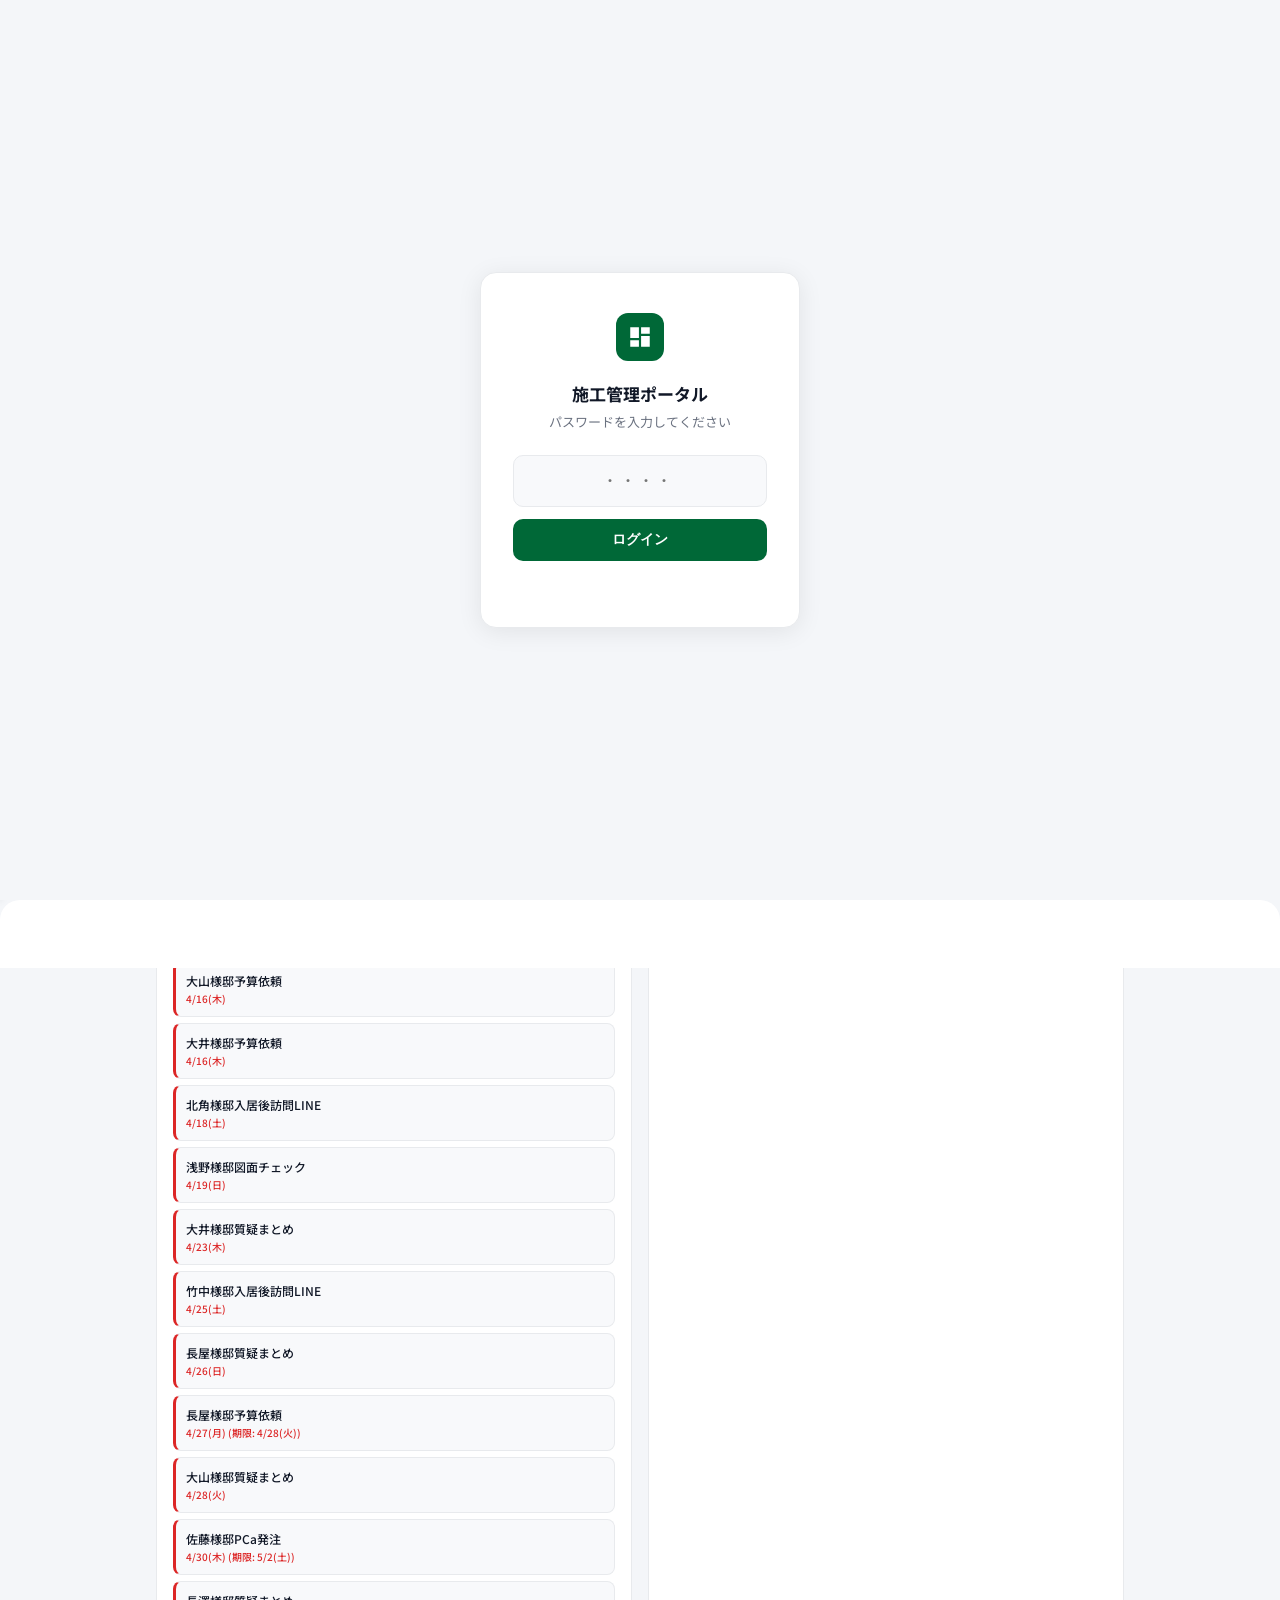
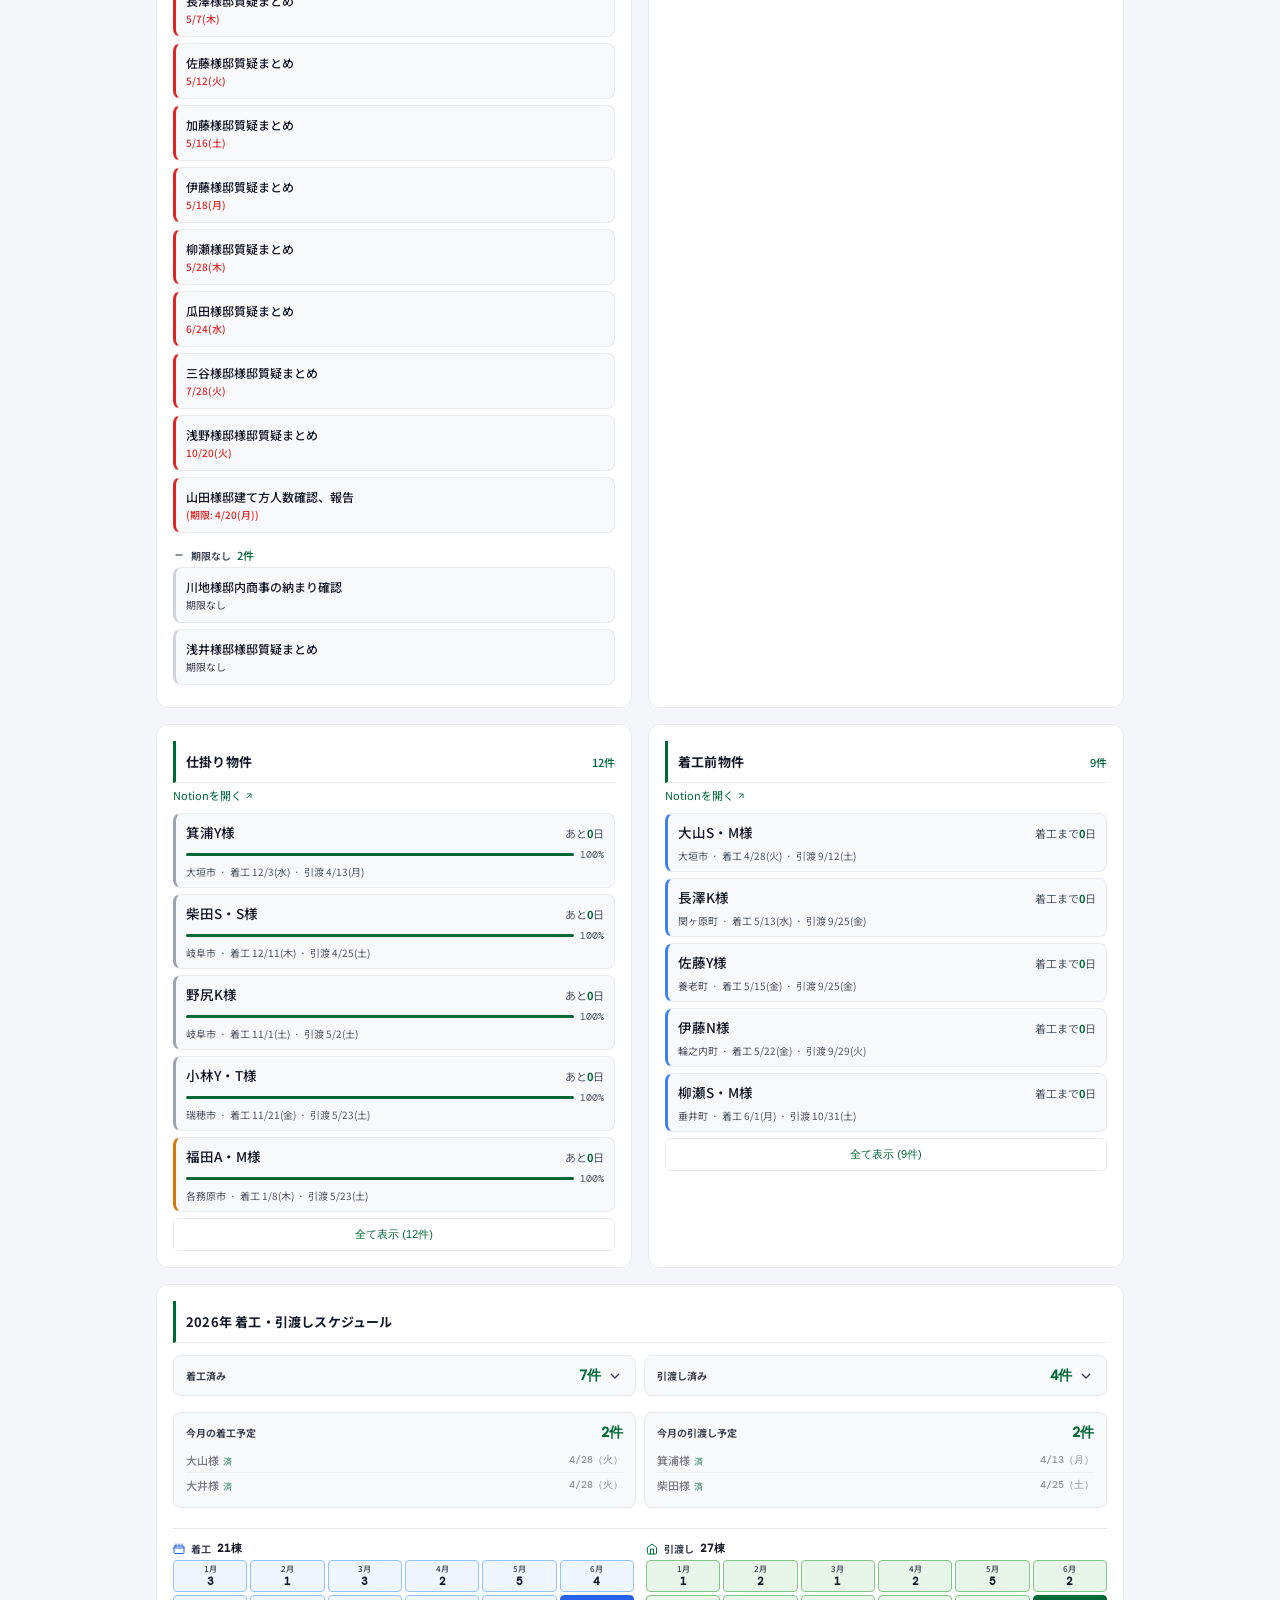
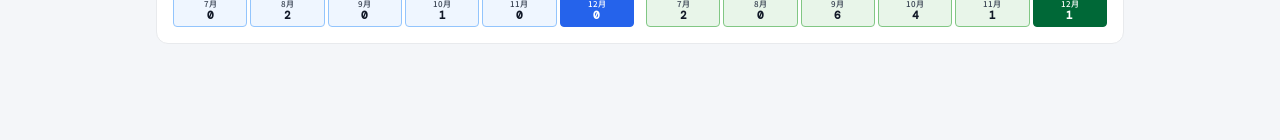
==== dashboard.html @ 132571be "Add files via upload" ====
<!DOCTYPE html>
<html lang="ja">
<head>
    <meta charset="UTF-8">
    <meta http-equiv="Cache-Control" content="no-cache, no-store, must-revalidate">
    <meta http-equiv="Pragma" content="no-cache">
    <meta http-equiv="Expires" content="0">
    <meta name="viewport" content="width=device-width, initial-scale=1.0, maximum-scale=1.0, user-scalable=no, viewport-fit=cover">
    <meta name="apple-mobile-web-app-capable" content="yes">
    <meta name="apple-mobile-web-app-status-bar-style" content="default">
    <meta name="apple-mobile-web-app-title" content="施工管理">
    <meta name="mobile-web-app-capable" content="yes">
    <link rel="apple-touch-icon" href="icon.png">
    <link rel="manifest" href="manifest.json">
    <title>施工管理ポータル</title>
    <link href="https://fonts.googleapis.com/css2?family=Noto+Sans+JP:wght@400;500;600;700&family=DM+Mono:wght@400;500&display=swap" rel="stylesheet">
    <style>
        * {
            margin: 0;
            padding: 0;
            box-sizing: border-box;
        }

        :root {
            --primary: #006837;
            --primary-l: #e8f5e9;
            --primary-m: #81c784;
            --bg: #f4f6f9;
            --surface: #ffffff;
            --surface2: #f8f9fb;
            --border: #e8eaed;
            --border2: #d1d5db;
            --text1: #111827;
            --text2: #374151;
            --text3: #4b5563;
            --green: #059669;
            --green-l: #ecfdf5;
            --amber: #d97706;
            --amber-l: #fffbeb;
            --red: #dc2626;
            --red-l: #fef2f2;
        }

        body {
            font-family: 'Noto Sans JP', sans-serif;
            background-color: var(--bg);
            color: var(--text1);
            overflow-x: hidden;
        }

        .sidebar {
            position: fixed;
            left: 0;
            top: 0;
            width: 60px;
            height: 100vh;
            background-color: var(--surface);
            border-right: 1px solid var(--border);
            display: none;
            flex-direction: column;
            align-items: center;
            padding: 16px 0;
            z-index: 100;
        }

        .sidebar-item {
            width: 44px;
            height: 44px;
            display: flex;
            align-items: center;
            justify-content: center;
            cursor: pointer;
            position: relative;
            margin: 4px 0;
            border-radius: 8px;
            transition: background-color 0.15s ease;
            color: var(--text2);
        }

        .sidebar-item:hover {
            background-color: var(--surface2);
        }

        .sidebar-item.active {
            color: var(--primary);
            background-color: var(--primary-l);
        }

        .sidebar-item svg {
            width: 20px;
            height: 20px;
            stroke: currentColor;
            fill: none;
            stroke-width: 2;
            stroke-linecap: round;
            stroke-linejoin: round;
        }

        .sidebar-separator {
            width: 28px;
            height: 1px;
            background-color: var(--border);
            margin: 8px 0;
        }

        .sidebar-bottom {
            margin-top: auto;
        }

        .tooltip {
            position: absolute;
            left: 60px;
            top: 50%;
            transform: translateY(-50%);
            background-color: var(--text1);
            color: var(--surface);
            padding: 6px 12px;
            border-radius: 6px;
            font-size: 11px;
            white-space: nowrap;
            opacity: 0;
            pointer-events: none;
            transition: opacity 0.12s ease;
            margin-left: 8px;
            z-index: 200;
        }

        .sidebar-item:hover .tooltip {
            opacity: 1;
        }

        .top-bar {
            position: fixed;
            top: 0;
            left: 0;
            right: 0;
            height: 52px;
            background-color: var(--surface);
            border-bottom: 1px solid var(--border);
            display: flex;
            align-items: center;
            justify-content: space-between;
            padding: 0 16px;
            z-index: 99;
        }

        .top-bar-title {
            font-size: 14px;
            font-weight: 600;
            color: var(--text1);
        }

        .hamburger {
            width: 24px;
            height: 24px;
            display: flex;
            flex-direction: column;
            justify-content: space-around;
            cursor: pointer;
            background: none;
            border: none;
        }

        .hamburger span {
            width: 100%;
            height: 2px;
            background-color: var(--text1);
            transition: all 0.12s ease;
        }

        .hamburger.open span:nth-child(1) {
            transform: rotate(45deg) translate(8px, 8px);
        }

        .hamburger.open span:nth-child(2) {
            opacity: 0;
        }

        .hamburger.open span:nth-child(3) {
            transform: rotate(-45deg) translate(8px, -8px);
        }

        .drawer {
            position: fixed;
            left: -280px;
            top: 0;
            width: 280px;
            height: 100vh;
            background-color: var(--surface);
            box-shadow: 2px 0 8px rgba(0, 0, 0, 0.08);
            transition: left 0.2s ease;
            z-index: 98;
            padding: 16px 0;
            overflow-y: auto;
            display: flex;
            flex-direction: column;
        }

        .drawer.open {
            left: 0;
        }

        .drawer-item {
            padding: 12px 16px;
            display: flex;
            align-items: center;
            gap: 12px;
            cursor: pointer;
            transition: background-color 0.12s ease;
            color: var(--text1);
            text-decoration: none;
        }

        .drawer-item:hover {
            background-color: var(--surface2);
        }

        .drawer-item.active {
            background-color: var(--primary-l);
            color: var(--primary);
        }

        .drawer-item svg {
            width: 20px;
            height: 20px;
            stroke: currentColor;
            fill: none;
            stroke-width: 2;
            stroke-linecap: round;
            stroke-linejoin: round;
        }

        .drawer-separator {
            height: 1px;
            background-color: var(--border);
            margin: 8px 0;
        }

        .bottom-nav {
            position: fixed;
            bottom: 0;
            left: 0;
            right: 0;
            height: 60px;
            background-color: var(--surface);
            border-top: 1px solid var(--border);
            display: flex;
            justify-content: space-around;
            align-items: center;
            z-index: 99;
        }

        .bottom-nav-item {
            display: flex;
            flex-direction: column;
            align-items: center;
            justify-content: center;
            gap: 4px;
            cursor: pointer;
            color: var(--text3);
            transition: color 0.12s ease;
            flex: 1;
        }

        .bottom-nav-item.active {
            color: var(--primary);
        }

        .bottom-nav-item svg {
            width: 20px;
            height: 20px;
            stroke: currentColor;
            fill: none;
            stroke-width: 2;
            stroke-linecap: round;
            stroke-linejoin: round;
        }

        .bottom-nav-label {
            font-size: 10px;
            font-weight: 500;
        }

        .main-content {
            margin-left: auto;
            margin-right: auto;
            margin-top: 52px;
            margin-bottom: 60px;
            padding: 16px;
            max-width: 1000px;
            transition: margin-left 0.2s ease;
        }

        .page-header {
            margin-bottom: 24px;
            display: none;
        }

        .page-header.show {
            display: flex;
            justify-content: space-between;
            align-items: center;
        }

        .page-title {
            font-size: 20px;
            font-weight: 700;
            color: var(--text1);
        }

        .page-date {
            font-size: 12px;
            color: var(--text2);
        }

        .grid-2col {
            display: grid;
            grid-template-columns: 1fr 1fr;
            gap: 16px;
            margin-bottom: 16px;
        }

        .grid-full {
            margin-bottom: 16px;
        }

        /* プルダウン式カード（スマホ用、PCでは常に開いた状態） */
        .collapsible-card .card-toggle {
            cursor: default;
        }
        .collapsible-card .card-chevron {
            display: none;
            transition: transform 0.2s ease;
        }
        .collapsible-card .card-body {
            transition: max-height 0.3s ease, opacity 0.2s ease;
            overflow: hidden;
        }
        .collapsible-card .card-count {
            font-size: 11px;
            color: var(--primary);
            font-weight: 500;
        }
        .card-action-bottom {
            display: block;
            text-align: center;
            padding: 10px 0 2px;
            font-size: 11px;
            color: var(--primary);
            text-decoration: none;
            border-top: 1px solid var(--border);
            margin-top: 8px;
            transition: opacity 0.15s;
        }
        .card-action-bottom:hover { opacity: 0.7; }

        .card-sub-link {
            display: block;
            font-size: 11px;
            color: var(--primary);
            text-decoration: none;
            margin-top: -8px;
            margin-bottom: 10px;
            transition: opacity 0.15s;
        }
        .card-sub-link:hover { opacity: 0.7; }
        .card-sub-link svg { vertical-align: -1px; }

        /* ドラッグ&ドロップ */
        .draggable-section { transition: transform 0.2s ease; }
        .draggable-section.dragging { opacity: 0.5; z-index: 100; }
        .draggable-section.drag-over { border-top: 3px solid var(--primary); }
        .drag-handle {
            display: none;
            width: 18px;
            height: 18px;
            cursor: grab;
            color: var(--border);
            flex-shrink: 0;
            transition: color 0.15s;
        }
        .drag-handle:hover { color: var(--text3); }
        .drag-handle:active { cursor: grabbing; }

        .card {
            background-color: var(--surface);
            border: 1px solid var(--border);
            border-radius: 12px;
            padding: 16px;
            transition: box-shadow 0.15s ease;
        }

        .card:hover {
            box-shadow: 0 2px 8px rgba(0, 0, 0, 0.06);
        }

        .card-head {
            display: flex;
            align-items: center;
            padding: 11px 0 11px 10px;
            margin-bottom: 12px;
            border-bottom: 1px solid var(--border);
            border-left: 3px solid var(--primary);
            gap: 6px;
        }

        .card-title {
            font-size: 13px;
            font-weight: 700;
            color: var(--text1);
            flex: 1;
            letter-spacing: 0.2px;
        }

        .card-action {
            font-size: 11px;
            color: var(--primary);
            cursor: pointer;
            transition: opacity 0.12s ease;
        }

        .card-action:hover {
            opacity: 0.8;
        }

        .greeting-card {
            background-image: url('assets/treeing.png');
            background-size: cover;
            background-position: center 8%;
            position: relative;
            overflow: hidden;
            color: var(--surface);
            margin-bottom: 16px;
            min-height: 240px;
            display: flex;
            flex-direction: column;
            justify-content: flex-end;
        }

        /* 右寄りテキストエリアを暗くするグラデーションオーバーレイ */
        .greeting-card::before {
            content: '';
            position: absolute;
            inset: 0;
            /* 左40%は顔/画像をクリアに、右35%に向けて濃く */
            background: linear-gradient(
                to left,
                rgba(0, 0, 0, 0.68) 0%,
                rgba(0, 0, 0, 0.60) 22%,
                rgba(0, 0, 0, 0.28) 42%,
                rgba(0, 0, 0, 0.00) 62%
            );
            pointer-events: none;
            z-index: 0;
        }

        .greeting-content {
            position: relative;
            z-index: 1;
            width: 100%;
            display: flex;
            flex-direction: column;
            justify-content: space-between;
            flex: 1;
            padding-left: 65%;
        }

        .greeting-top {
            margin-bottom: 14px;
        }

        .date-area {
            display: flex;
            flex-direction: column;
            gap: 5px;
        }

        .date-main-row {
            display: flex;
            align-items: baseline;
            gap: 8px;
        }

        .date-main {
            font-size: 22px;
            font-weight: 600;
            color: #ffffff;
            letter-spacing: 0.5px;
            text-shadow: 0 1px 6px rgba(0,0,0,0.5);
        }

        .date-rokuyo {
            display: flex;
            gap: 5px;
            flex-wrap: wrap;
        }

        .rokuyo-tag {
            font-size: 11px;
            font-weight: 600;
            padding: 3px 9px;
            border-radius: 5px;
            background-color: rgba(255,255,255,0.82);
            color: #006837;
            letter-spacing: 0.5px;
            text-shadow: none;
            display: inline-flex;
            align-items: center;
        }

        .rokuyo-tag.caution {
            background-color: rgba(220, 38, 38, 0.9);
            color: #ffffff;
        }

        .clock-mini {
            font-family: 'DM Mono', monospace;
            font-size: 22px;
            font-weight: 500;
            color: rgba(255,255,255,0.92);
            letter-spacing: 0px;
            line-height: 1;
            padding-top: 4px;
            text-shadow: 0 1px 6px rgba(0,0,0,0.5);
        }

        .greeting-bottom {
            display: flex;
            flex-direction: column;
            gap: 10px;
            border-top: 1px solid rgba(255,255,255,0.18);
            padding-top: 12px;
        }

        .greeting-badge-row {
            display: flex;
            gap: 6px;
        }

        .greeting-comment {
            font-size: 12.5px;
            font-weight: 400;
            color: rgba(255,255,255,0.95);
            line-height: 1.5;
            flex: 1;
            min-width: 0;
            text-shadow: 0 1px 5px rgba(0,0,0,0.6);
        }

        .greeting-badge {
            background-color: rgba(255, 255, 255, 0.88);
            color: #006837;
            padding: 3px 9px;
            border-radius: 5px;
            font-size: 11px;
            font-weight: 600;
            white-space: nowrap;
            display: inline-flex;
            align-items: center;
            gap: 4px;
        }

        .greeting-badge .badge-num {
            font-family: 'DM Mono', monospace;
            font-size: 12px;
            font-weight: 700;
            color: var(--primary);
        }

        /* モバイル用写真要素（PCでは非表示） */
        .greeting-img-mobile {
            display: none;
        }

        .schedule-section {
            margin-bottom: 12px;
        }

        .schedule-label {
            font-size: 11px;
            font-weight: 700;
            color: var(--text1);
            margin-bottom: 8px;
            letter-spacing: 0.5px;
            display: flex;
            align-items: center;
            gap: 6px;
        }

        .schedule-day-tag {
            display: inline-block;
            font-size: 10px;
            font-weight: 700;
            padding: 1px 8px;
            border-radius: 4px;
            letter-spacing: 0;
        }

        .schedule-day-tag.today {
            background-color: var(--primary);
            color: #fff;
        }

        .schedule-day-tag.tomorrow {
            background-color: var(--border);
            color: var(--text2);
        }

        .schedule-day-tag.yesterday {
            background-color: var(--border);
            color: var(--text3);
            font-weight: 500;
        }

        .schedule-section.past-day {
            opacity: 0.45;
        }

        .sched-item {
            background-color: var(--surface2);
            border: 1px solid var(--border);
            border-radius: 0 8px 8px 0;
            padding: 10px 10px 10px 12px;
            margin-bottom: 8px;
            display: flex;
            gap: 10px;
            border-left: 5px solid var(--primary);
        }

        .sched-content {
            flex: 1;
            min-width: 0;
        }

        .sched-time {
            font-family: 'DM Mono', monospace;
            font-size: 11px;
            color: var(--text2);
            margin-bottom: 2px;
            font-weight: 500;
        }

        .sched-title {
            font-size: 13px;
            font-weight: 500;
            color: var(--text1);
            margin-bottom: 2px;
        }

        .sched-meta {
            font-size: 11px;
            color: var(--text2);
        }

        .sched-all-day {
            background-color: var(--surface2);
            border: 1px solid var(--border);
            border-left: 5px solid #d50000;
            border-radius: 0 8px 8px 0;
            padding: 8px 10px 8px 12px;
            font-size: 12px;
            font-weight: 500;
            color: var(--text1);
        }

        .property-item {
            display: flex;
            gap: 10px;
            padding: 10px;
            background-color: var(--surface2);
            border: 1px solid var(--border);
            border-radius: 8px;
            margin-bottom: 6px;
            cursor: pointer;
            transition: background-color 0.12s ease;
            border-left: 3px solid;
        }

        .property-item.compact {
            padding: 8px 10px;
        }

        .property-name-row {
            display: flex;
            align-items: baseline;
            justify-content: space-between;
            gap: 6px;
            margin-bottom: 3px;
        }

        .property-compact-meta {
            font-size: 11px;
            color: var(--text3);
            white-space: nowrap;
            flex-shrink: 0;
        }

        .property-compact-meta strong {
            color: var(--primary);
            font-weight: 700;
        }

        .property-compact-bar {
            display: flex;
            align-items: center;
            gap: 6px;
            margin-bottom: 3px;
        }

        .property-compact-pct {
            font-size: 10px;
            font-family: 'DM Mono', monospace;
            color: var(--text3);
            white-space: nowrap;
        }

        .property-compact-sub {
            font-size: 10px;
            color: var(--text3);
            white-space: nowrap;
            overflow: hidden;
            text-overflow: ellipsis;
        }

        .property-item:hover {
            background-color: #fafbfc;
        }

        .property-content {
            flex: 1;
            min-width: 0;
        }

        .property-name {
            font-size: 13.5px;
            font-weight: 500;
            color: var(--text1);
            margin-bottom: 3px;
        }

        .property-location-inline {
            font-size: 11px;
            font-weight: 400;
            color: var(--text2);
            margin-left: 4px;
        }

        .property-stage-badge {
            display: inline-block;
            padding: 2px 6px;
            border-radius: 4px;
            font-size: 9px;
            font-weight: 600;
        }

        .property-stage-badge.green {
            background-color: var(--green-l);
            color: var(--green);
        }

        .property-stage-badge.amber {
            background-color: var(--amber-l);
            color: var(--amber);
        }

        .property-progress {
            display: flex;
            align-items: center;
            gap: 8px;
        }

        .property-progress-bar {
            flex: 1;
            height: 3px;
            background-color: var(--border);
            border-radius: 1.5px;
            overflow: hidden;
        }

        .property-progress-fill {
            height: 100%;
            background-color: var(--primary);
            transition: width 0.3s ease;
        }

        .property-progress-label {
            font-size: 10px;
            color: var(--text2);
            font-weight: 500;
            white-space: nowrap;
        }

        .status-card {
            background-color: var(--surface2);
            border: 1px solid var(--border);
            border-radius: 8px;
            padding: 10px 12px;
            margin-bottom: 8px;
        }

        .status-card-header {
            display: flex;
            justify-content: space-between;
            align-items: center;
        }

        .status-card-header.collapsible {
            cursor: pointer;
            -webkit-tap-highlight-color: transparent;
        }

        .status-card.has-list .status-card-header {
            margin-bottom: 0;
        }

        .status-card.has-list.open .status-card-header {
            margin-bottom: 6px;
        }

        .status-card-toggle {
            width: 16px;
            height: 16px;
            color: var(--text2);
            transition: transform 0.2s ease;
            flex-shrink: 0;
            margin-left: 6px;
        }

        .status-card.open .status-card-toggle {
            transform: rotate(180deg);
        }

        .status-card-list {
            display: none;
            padding-top: 6px;
            border-top: 1px solid var(--border);
        }

        .status-card.open .status-card-list {
            display: block;
        }

        .status-card-title {
            font-size: 10px;
            font-weight: 700;
            color: var(--text2);
        }

        .status-card-count {
            font-family: 'DM Mono', monospace;
            font-size: 14px;
            font-weight: 700;
            color: var(--primary);
        }

        .status-card-item {
            display: flex;
            justify-content: space-between;
            align-items: center;
            padding: 4px 0;
        }

        .status-card-item + .status-card-item {
            border-top: 1px solid var(--border);
        }

        .status-card-name {
            font-size: 11px;
            font-weight: 500;
            color: var(--text1);
        }

        .status-card-date {
            font-family: 'DM Mono', monospace;
            font-size: 10px;
            font-weight: 500;
            color: var(--text2);
        }

        .status-card-item.done {
            opacity: 0.55;
        }
        .status-done-badge {
            font-size: 9px;
            font-weight: 700;
            color: var(--primary);
            margin-left: 2px;
        }
        .status-card-empty {
            font-size: 10px;
            color: var(--text2);
            padding: 2px 0;
        }

        .schedule-chart-area {
            display: flex;
            flex-direction: column;
            gap: 8px;
        }
        .schedule-chart-legend {
            display: flex;
            gap: 14px;
            margin-bottom: 2px;
        }
        .schedule-chart-legend-item {
            display: flex;
            align-items: center;
            gap: 5px;
            font-size: 10px;
            font-weight: 600;
            color: var(--text2);
        }
        .schedule-chart-legend-dot {
            width: 8px;
            height: 8px;
            border-radius: 2px;
        }
        .schedule-chart-row-label {
            font-size: 10px;
            font-weight: 700;
            color: var(--text2);
            margin-bottom: 4px;
            display: flex;
            align-items: center;
            gap: 6px;
        }
        .schedule-chart-row-total {
            font-family: 'DM Mono', monospace;
            font-size: 11px;
            font-weight: 700;
            color: var(--text1);
        }

        .month-table {
            display: grid;
            grid-template-columns: repeat(6, 1fr);
            gap: 3px;
        }

        .month-cell {
            text-align: center;
            padding: 3px 1px;
            border-radius: 4px;
            background-color: var(--surface2);
            border: 1px solid var(--border);
        }

        .month-cell.past {
            background-color: var(--primary-l);
            border-color: var(--primary-m);
        }

        .month-cell.current {
            background-color: var(--primary);
            border-color: var(--primary);
        }

        .month-cell.current .month-cell-label,
        .month-cell.current .month-cell-count {
            color: #fff;
        }

        .month-cell.start-row .month-cell.past {
            background-color: #eff6ff;
            border-color: #93c5fd;
        }

        .month-cell-label {
            font-size: 8px;
            color: var(--text2);
            font-weight: 500;
            line-height: 1.2;
        }

        .month-cell-count {
            font-family: 'DM Mono', monospace;
            font-size: 11px;
            font-weight: 700;
            color: var(--text1);
            line-height: 1.3;
        }

        .section-divider {
            height: 1px;
            background-color: var(--border);
            margin: 12px 0;
        }

        .delivery-date {
            font-family: 'DM Mono', monospace;
            font-size: 10px;
            color: var(--text2);
            float: right;
        }

        .filter-tabs {
            display: flex;
            gap: 5px;
            overflow-x: auto;
            margin-bottom: 12px;
            padding-bottom: 8px;
            scroll-behavior: smooth;
        }

        .filter-tabs::-webkit-scrollbar {
            height: 3px;
        }

        .filter-tabs::-webkit-scrollbar-track {
            background: transparent;
        }

        .filter-tabs::-webkit-scrollbar-thumb {
            background-color: var(--border);
            border-radius: 2px;
        }

        .filter-tab {
            padding: 6px 10px;
            background-color: var(--surface2);
            border: 1px solid var(--border);
            border-radius: 6px;
            font-size: 10px;
            font-weight: 500;
            cursor: pointer;
            white-space: nowrap;
            transition: all 0.12s ease;
            color: var(--text2);
        }

        .filter-tab:hover {
            background-color: #f3f4f6;
        }

        .filter-tab.active {
            background-color: var(--primary);
            color: var(--surface);
            border-color: var(--primary);
        }
        .tab-count {
            font-weight: 600;
            color: var(--primary);
        }
        .filter-tab.active .tab-count {
            color: var(--surface);
        }

        .task-item {
            display: flex;
            gap: 10px;
            align-items: center;
            padding: 10px;
            background-color: var(--surface2);
            border: 1px solid var(--border);
            border-radius: 8px;
            margin-bottom: 8px;
            transition: all 0.15s ease;
        }

        .task-item.hidden {
            display: none;
        }

        .task-content {
            flex: 1;
            min-width: 0;
        }

        .task-title {
            font-size: 12px;
            font-weight: 500;
            color: var(--text1);
            margin-bottom: 2px;
        }

        .task-property {
            font-size: 10px;
            color: var(--text2);
        }
        /* Google Tasks */
        .gtask-group-label {
            font-size: 10px;
            font-weight: 600;
            color: var(--text2);
            padding: 8px 0 4px;
            display: flex;
            align-items: center;
            gap: 6px;
        }
        .gtask-group-label .gtask-count {
            font-size: 11px;
            font-weight: 500;
            color: var(--primary);
        }
        .gtask-item {
            display: flex;
            gap: 10px;
            align-items: center;
            padding: 10px;
            background-color: var(--surface2);
            border: 1px solid var(--border);
            border-radius: 8px;
            margin-bottom: 6px;
        }
        .gtask-item.overdue {
            border-left: 3px solid var(--red);
        }
        .gtask-item.this-week {
            border-left: 3px solid var(--amber);
        }
        .gtask-item.later {
            border-left: 3px solid var(--primary-m);
        }
        .gtask-item.no-date {
            border-left: 3px solid var(--border2);
        }
        .gtask-title {
            font-size: 12px;
            font-weight: 500;
            color: var(--text1);
            margin-bottom: 2px;
        }
        .gtask-due {
            font-size: 10px;
            color: var(--text2);
        }
        .gtask-due.overdue-text {
            color: var(--red);
            font-weight: 500;
        }
        .gtask-later-toggle {
            display: flex;
            align-items: center;
            gap: 6px;
            cursor: pointer;
            -webkit-tap-highlight-color: transparent;
            padding: 8px 0 4px;
        }
        .gtask-later-toggle .gtask-chevron {
            width: 14px;
            height: 14px;
            color: var(--text2);
            transition: transform 0.2s ease;
        }
        .gtask-later-body {
            display: none;
        }
        .gtask-later-body.open {
            display: block;
        }
        .gtask-later-toggle.open .gtask-chevron {
            transform: rotate(180deg);
        }

        .show-all-btn {
            display: block;
            width: 100%;
            padding: 8px 0;
            background: none;
            border: 1px solid var(--border);
            border-radius: 6px;
            font-size: 11px;
            font-weight: 500;
            color: var(--primary);
            cursor: pointer;
            transition: background 0.15s;
            margin-top: 4px;
        }
        .show-all-btn:hover {
            background: var(--primary-l);
        }

        .sync-btn {
            background: none;
            border: none;
            cursor: pointer;
            padding: 4px;
            border-radius: 6px;
            display: flex;
            align-items: center;
            transition: background 0.15s;
        }
        .sync-btn:hover {
            background: var(--surface2);
        }
        .sync-btn:hover svg {
            stroke: var(--primary);
        }
        @keyframes spin {
            100% { transform: rotate(360deg); }
        }
        .data-alert {
            background: #fffbeb;
            border: 1px solid #f59e0b;
            border-radius: 8px;
            padding: 10px 12px;
            margin-bottom: 10px;
        }
        .data-alert-header {
            display: flex;
            align-items: center;
            gap: 6px;
            font-size: 11px;
            font-weight: 700;
            color: #92400e;
            margin-bottom: 6px;
        }
        .data-alert-item {
            font-size: 10px;
            color: #78350f;
            padding: 2px 0 2px 20px;
        }

        .modal-overlay {
            position: fixed;
            top: 0;
            left: 0;
            right: 0;
            bottom: 0;
            background-color: rgba(0, 0, 0, 0.4);
            display: none;
            align-items: center;
            justify-content: center;
            z-index: 200;
        }

        .modal-overlay.open {
            display: flex;
        }

        .modal {
            background-color: var(--surface);
            border-radius: 12px;
            max-width: 500px;
            width: 90%;
            max-height: 80vh;
            overflow-y: auto;
            padding: 20px;
            position: relative;
            animation: slideIn 0.15s ease;
        }

        @keyframes slideIn {
            from {
                transform: translateY(-20px);
                opacity: 0;
            }
            to {
                transform: translateY(0);
                opacity: 1;
            }
        }

        .modal-close {
            position: absolute;
            top: 16px;
            right: 16px;
            width: 24px;
            height: 24px;
            background: none;
            border: none;
            cursor: pointer;
            display: flex;
            align-items: center;
            justify-content: center;
            color: var(--text2);
            transition: color 0.12s ease;
        }

        .modal-close:hover {
            color: var(--text1);
        }

        .modal-title {
            font-size: 16px;
            font-weight: 700;
            margin-bottom: 4px;
            padding-right: 36px;
        }

        .modal-subtitle {
            font-size: 12px;
            color: var(--text2);
            margin-bottom: 16px;
        }

        .modal-notion-link {
            text-align: center;
            padding-top: 16px;
            border-top: 1px solid var(--border);
            margin-top: 12px;
        }
        .notion-link {
            display: inline-flex;
            align-items: center;
            gap: 4px;
            font-size: 12px;
            font-weight: 500;
            color: var(--primary);
            text-decoration: none;
            padding: 8px 16px;
            border-radius: 8px;
            background: rgba(0, 104, 55, 0.06);
            transition: background 0.15s;
            white-space: nowrap;
        }
        .notion-link:hover {
            background: rgba(0, 104, 55, 0.12);
        }

        .modal-section {
            margin-bottom: 16px;
        }

        .modal-section-title {
            font-size: 11px;
            font-weight: 700;
            color: var(--text2);
            text-transform: uppercase;
            letter-spacing: 0.5px;
            margin-bottom: 8px;
        }

        .modal-dates {
            display: flex;
            flex-direction: column;
            gap: 6px;
            font-size: 11px;
        }

        .modal-date {
            display: flex;
            justify-content: space-between;
            padding: 6px;
            background-color: var(--surface2);
            border-radius: 6px;
        }

        .modal-date-label {
            color: var(--text2);
            font-weight: 500;
        }

        .modal-date-value {
            color: var(--text1);
            font-weight: 600;
        }

        /* チェックリスト（トグルスイッチ） */
        .check-list {
            display: flex;
            flex-wrap: wrap;
            gap: 6px 12px;
        }

        .check-row {
            display: flex;
            align-items: center;
            gap: 6px;
        }

        .check-label {
            font-size: 10px;
            font-weight: 500;
            color: var(--text2);
        }

        .toggle-switch {
            position: relative;
            width: 32px;
            height: 18px;
            border-radius: 9px;
            background-color: var(--border);
            cursor: default;
            transition: background-color 0.2s ease;
            flex-shrink: 0;
        }

        .toggle-switch.on {
            background-color: var(--primary);
        }

        .toggle-switch::after {
            content: '';
            position: absolute;
            top: 2px;
            left: 2px;
            width: 14px;
            height: 14px;
            border-radius: 50%;
            background-color: white;
            transition: transform 0.2s ease;
            box-shadow: 0 1px 2px rgba(0,0,0,0.12);
        }

        .toggle-switch.on::after {
            transform: translateX(14px);
        }

        /* 工程別タスク一覧 */
        .stage-groups {
            display: flex;
            flex-direction: column;
            gap: 10px;
            max-height: 400px;
            overflow-y: auto;
        }

        .stage-group {
            border: 1px solid var(--border);
            border-radius: 8px;
            overflow: hidden;
        }

        .stage-group-header {
            display: flex;
            align-items: center;
            justify-content: space-between;
            padding: 8px 10px;
            cursor: pointer;
            user-select: none;
            transition: background-color 0.12s ease;
        }

        .stage-group-header:hover {
            opacity: 0.85;
        }

        .stage-group-left {
            display: flex;
            align-items: center;
            gap: 8px;
        }

        .stage-group-dot {
            width: 8px;
            height: 8px;
            border-radius: 50%;
            flex-shrink: 0;
        }

        .stage-group-name {
            font-size: 11px;
            font-weight: 600;
        }

        .stage-group-count {
            font-size: 9px;
            color: var(--text3);
            font-weight: 500;
        }

        .stage-group-chevron {
            width: 14px;
            height: 14px;
            stroke: var(--text3);
            fill: none;
            stroke-width: 2;
            transition: transform 0.2s ease;
        }

        .stage-group.open .stage-group-chevron {
            transform: rotate(180deg);
        }

        .stage-group-body {
            display: none;
            border-top: 1px solid var(--border);
        }

        .stage-group.open .stage-group-body {
            display: block;
        }

        .stage-group.all-done .stage-group-header {
            background-color: var(--surface2);
        }

        .stage-group.all-done .stage-group-name {
            color: var(--text3);
        }

        .task-row {
            display: flex;
            align-items: center;
            gap: 8px;
            padding: 7px 10px;
            border-bottom: 1px solid var(--border);
            transition: background-color 0.12s ease;
        }

        .task-row:last-child {
            border-bottom: none;
        }

        .task-row.done {
            background-color: var(--surface2);
        }

        .task-row.done .task-row-name {
            color: var(--text3);
            text-decoration: line-through;
        }

        .task-row-cb {
            width: 16px;
            height: 16px;
            border-radius: 4px;
            border: 1.5px solid var(--border2);
            cursor: pointer;
            display: flex;
            align-items: center;
            justify-content: center;
            flex-shrink: 0;
            transition: all 0.15s ease;
        }

        .task-row-cb.checked {
            background-color: var(--primary);
            border-color: var(--primary);
        }

        .task-row-cb.checked::after {
            content: '';
            width: 8px;
            height: 5px;
            border-left: 2px solid white;
            border-bottom: 2px solid white;
            transform: rotate(-45deg);
            margin-top: -1px;
        }

        .task-row-name {
            font-size: 11px;
            color: var(--text1);
            flex: 1;
            min-width: 0;
        }

        .task-row-priority {
            width: 14px;
            height: 14px;
            cursor: pointer;
            flex-shrink: 0;
            opacity: 0.3;
            transition: opacity 0.15s ease;
        }

        .task-row-priority.on {
            opacity: 1;
        }

        /* 進捗バー+日付 */
        .progress-bar-dates {
            display: flex;
            align-items: center;
            gap: 6px;
        }

        .progress-date-label {
            font-size: 9px;
            font-family: 'DM Mono', monospace;
            color: var(--text2);
            white-space: nowrap;
            flex-shrink: 0;
        }

        .progress-days {
            display: flex;
            justify-content: space-between;
            font-size: 10px;
            color: var(--text2);
            margin-top: 2px;
        }

        .progress-days-left {
            color: var(--text2);
            font-weight: 500;
        }

        /* PC: グリーティングカードの高さ */
        @media (min-width: 769px) {
            .greeting-card {
                min-height: 260px;
                max-height: 300px;
                background-position: center 8%;
            }
        }

        @media (max-width: 768px) {
            .main-content {
                padding: 12px;
            }

            /* スマホ: 画像上に下部2カラムオーバーレイ */
            .greeting-card {
                background-image: url('assets/treeing.png');
                min-height: 180px;
                padding: 0 !important;
            }

            .greeting-card::before {
                display: block;
                background: linear-gradient(
                    to top,
                    rgba(0,0,0,0.80) 0%,
                    rgba(0,0,0,0.55) 40%,
                    rgba(0,0,0,0.00) 68%
                );
            }

            .greeting-img-mobile {
                display: none;
            }

            .greeting-content {
                flex: 0 0 auto;
                padding: 10px 12px 12px;
                padding-left: 12px;
                flex-direction: row;
                gap: 12px;
            }

            .greeting-top {
                flex: 1;
                min-width: 0;
                margin-bottom: 0;
            }

            .greeting-bottom {
                flex: 1;
                min-width: 0;
                border-top: none;
                padding-top: 0;
                gap: 5px;
                justify-content: center;
            }

            /* テキストカラー: 暗いオーバーレイ上なので白 */
            .date-main {
                font-size: 12px;
                letter-spacing: 0px;
                color: #ffffff;
                text-shadow: 0 1px 5px rgba(0,0,0,0.6);
                white-space: nowrap;
            }

            .clock-mini {
                font-size: 12px;
                color: rgba(255,255,255,0.92);
                text-shadow: 0 1px 5px rgba(0,0,0,0.6);
                white-space: nowrap;
            }

            .rokuyo-tag {
                font-size: 11px;
                padding: 3px 9px;
                background-color: rgba(255,255,255,0.82);
                color: var(--primary);
            }

            .rokuyo-tag.caution {
                background-color: rgba(220,38,38,0.9);
                color: #ffffff;
            }

            .greeting-comment {
                font-size: 11px;
                color: rgba(255,255,255,0.95);
                text-shadow: 0 1px 4px rgba(0,0,0,0.6);
                overflow: hidden;
                display: -webkit-box;
                -webkit-line-clamp: 3;
                -webkit-box-orient: vertical;
            }

            .greeting-badge {
                background-color: rgba(255,255,255,0.88);
                color: var(--primary);
            }

            /* バッジ横並び */
            .greeting-badge-row {
                flex-wrap: nowrap;
                gap: 4px;
            }

            .grid-2col {
                grid-template-columns: 1fr;
            }

            /* スマホ: セクション順を変更（着工前→仕掛り） */
            #preconCard { order: 1; }
            #shikakariCard { order: 2; }

            /* スマホ: タスクグリッド順（Google Tasks→優先タスク） */
            #gtaskCard { order: 1; }
            #priorityTaskCard { order: 2; }

            /* スマホ: プルダウン式 */
            .collapsible-card .card-toggle {
                cursor: pointer;
            }
            .collapsible-card .card-chevron {
                display: block;
                transform: rotate(0deg);
            }
            .collapsible-card:not(.collapsed) .card-chevron {
                transform: rotate(180deg);
            }
            .collapsible-card.collapsed .card-body {
                max-height: 0;
                opacity: 0;
                margin: 0;
            }
            .collapsible-card.collapsed .card-action-bottom {
                display: none;
            }

            /* スマホ: ドラッグハンドル表示 */
            .drag-handle { display: block; margin-right: 4px; }

            .modal {
                width: 95%;
                padding: 16px;
            }

            .month-table {
                grid-template-columns: repeat(6, 1fr);
                gap: 2px;
            }

            .month-cell {
                padding: 2px 1px;
            }

            .month-cell-count {
                font-size: 10px;
            }

            .month-cell-label {
                font-size: 7px;
            }

        }

        @media (max-width: 480px) {
            .main-content {
                padding: 12px;
            }

            .card {
                padding: 12px;
            }

            /* グリーティング2カラム内は12pxに統一（18/16pxの上書きを解除） */
            .date-main {
                font-size: 12px;
            }

            .clock-mini {
                font-size: 12px;
            }

            .card-title {
                font-size: 12px;
            }
        }

        /* ===== タブシステム ===== */
        .tab-content { display: none; }
        .tab-content.active { display: block; }

        /* ===== 新ボトムナビ（5タブ、アクティブインジケーター付き） ===== */
        .bottom-nav { height: 64px; }
        .main-content { margin-bottom: 64px; }
        .bottom-nav-item { position: relative; }
        .bottom-nav-item.active::before {
            content: '';
            position: absolute;
            top: 0; left: 50%;
            transform: translateX(-50%);
            width: 20px; height: 3px;
            background: var(--primary);
            border-radius: 0 0 2px 2px;
        }
        .bottom-nav-item svg { width: 22px; height: 22px; }
        .bottom-nav-label { font-size: 10px; font-weight: 500; }

        /* ===== ドロワーオーバーレイ ===== */
        .drawer-overlay {
            position: fixed;
            top: 0; left: 0; right: 0; bottom: 0;
            background: rgba(0,0,0,0.35);
            z-index: 97;
            opacity: 0;
            pointer-events: none;
            transition: opacity 0.25s ease;
        }
        .drawer-overlay.open { opacity: 1; pointer-events: auto; }

        /* ===== 新ドロワー構造 ===== */
        .drawer { z-index: 98; }
        .drawer-header {
            padding: 20px 16px 14px;
            border-bottom: 1px solid var(--border);
        }
        .drawer-header-title {
            font-size: 13px; font-weight: 700; color: var(--primary);
        }
        .drawer-header-sub {
            font-size: 11px; color: var(--text3); margin-top: 2px;
        }
        .drawer-section-label {
            font-size: 10px; font-weight: 700; color: var(--text3);
            text-transform: uppercase; letter-spacing: 0.06em;
            padding: 14px 16px 6px;
        }
        .drawer-badge {
            font-size: 9px; font-family: 'DM Mono', monospace;
            background: var(--primary); color: white;
            padding: 1px 6px; border-radius: 8px; margin-left: auto;
        }
        .drawer-ext {
            width: 12px; height: 12px;
            stroke: currentColor; fill: none; stroke-width: 2;
            stroke-linecap: round; stroke-linejoin: round;
            opacity: 0.35; margin-left: auto; flex-shrink: 0;
        }

        /* ===== タブ別コンテンツ共通 ===== */
        .tab-pane {
            margin-top: 52px;
            margin-bottom: 64px;
            padding: 16px;
        }

        /* ===== 物件タブ ===== */
        .prop-date-row {
            display: flex; gap: 16px;
            margin-top: 8px; padding-top: 8px;
            border-top: 1px solid var(--border);
        }
        .prop-date-col { flex: 1; }
        .prop-date-label-sm {
            font-size: 9px; font-weight: 700; color: var(--text3);
            text-transform: uppercase; letter-spacing: 0.04em;
        }
        .prop-date-val {
            font-family: 'DM Mono', monospace;
            font-size: 12px; color: var(--text1); margin-top: 2px;
        }
        .prop-date-dow { font-size: 10px; color: var(--text3); }

        /* ===== タスクタブ ===== */
        .tab-section-title {
            font-size: 14px; font-weight: 700; color: var(--text1);
            margin-bottom: 12px;
        }
        .tab-section { margin-bottom: 24px; }

        /* ===== ツールタブ ===== */
        .tool-grid-2 {
            display: grid; grid-template-columns: 1fr 1fr; gap: 12px;
        }
        .tool-card-new {
            background: var(--surface); border: 1px solid var(--border);
            border-radius: 12px; padding: 20px 16px;
            display: flex; flex-direction: column;
            align-items: center; gap: 10px; cursor: pointer;
            transition: all 0.15s;
        }
        .tool-card-new:active, .tool-card-new:hover {
            border-color: var(--primary);
            background: var(--primary-l);
        }
        .tool-icon-wrap {
            width: 48px; height: 48px; border-radius: 12px;
            display: flex; align-items: center; justify-content: center;
        }
        .tool-icon-wrap svg {
            width: 26px; height: 26px; stroke: white; fill: none;
            stroke-width: 1.8; stroke-linecap: round; stroke-linejoin: round;
        }
        .tool-card-name {
            font-size: 12px; font-weight: 600; color: var(--text1); text-align: center;
        }
        .tool-card-desc {
            font-size: 10px; color: var(--text3); text-align: center; line-height: 1.4;
        }

        /* ===== ツール詳細シート ===== */
        .tool-sheet-overlay {
            position: fixed; inset: 0; background: rgba(0,0,0,0.45);
            z-index: 200; opacity: 0; pointer-events: none; transition: opacity 0.22s;
        }
        .tool-sheet-overlay.open { opacity: 1; pointer-events: all; }
        .tool-sheet {
            position: fixed; bottom: 0; left: 0; right: 0;
            background: var(--surface); border-radius: 20px 20px 0 0;
            padding: 20px 20px 48px; max-height: 82vh; overflow-y: auto;
            transform: translateY(100%); transition: transform 0.28s cubic-bezier(.32,.72,0,1);
            z-index: 201;
        }
        .tool-sheet.open { transform: translateY(0); }
        .tool-sheet-handle {
            width: 36px; height: 4px; background: var(--border2);
            border-radius: 2px; margin: 0 auto 20px;
        }
        .tool-sheet-header {
            display: flex; align-items: center; gap: 14px; margin-bottom: 14px;
        }
        .tool-sheet-icon {
            width: 54px; height: 54px; border-radius: 14px;
            display: flex; align-items: center; justify-content: center; flex-shrink: 0;
        }
        .tool-sheet-icon svg {
            width: 28px; height: 28px; stroke: white; fill: none;
            stroke-width: 1.8; stroke-linecap: round; stroke-linejoin: round;
        }
        .tool-sheet-name { font-size: 18px; font-weight: 700; color: var(--text1); }
        .tool-sheet-sub { font-size: 12px; color: var(--text3); margin-top: 3px; }
        .tool-sheet-desc {
            font-size: 13px; color: var(--text2); line-height: 1.75;
            margin-bottom: 16px; padding-bottom: 16px; border-bottom: 1px solid var(--border);
        }
        .tool-sheet-features { list-style: none; padding: 0; margin: 0 0 24px; }
        .tool-sheet-features li {
            display: flex; align-items: flex-start; gap: 10px;
            font-size: 13px; color: var(--text2); padding: 9px 0;
            border-bottom: 1px solid var(--border);
        }
        .tool-sheet-features li:last-child { border-bottom: none; }
        .tool-sheet-features li svg {
            width: 15px; height: 15px; flex-shrink: 0; margin-top: 1px;
        }
        .tool-sheet-btn {
            display: block; width: 100%; padding: 14px;
            border-radius: 10px; font-size: 14px; font-weight: 700;
            cursor: pointer; text-align: center; text-decoration: none;
            border: none; box-sizing: border-box;
        }
        .tool-sheet-btn-open {
            background: var(--primary); color: white;
        }
        .tool-sheet-btn-open:active { opacity: 0.85; }
        .tool-sheet-btn-disabled {
            background: var(--border); color: var(--text3); cursor: not-allowed;
        }

        /* ===== 週間タブ ===== */
        .week-day-strip {
            display: grid; grid-template-columns: repeat(7, 1fr); gap: 4px;
            margin-bottom: 16px;
        }
        .week-day-cell {
            text-align: center; padding: 8px 2px; border-radius: 8px;
        }
        .week-day-cell.today { background: var(--primary); }
        .week-day-cell .wdc-dow {
            font-size: 10px; color: var(--text3); font-weight: 500;
        }
        .week-day-cell.today .wdc-dow { color: rgba(255,255,255,0.8); }
        .week-day-cell .wdc-num {
            font-size: 15px; font-weight: 700;
            font-family: 'DM Mono', monospace; color: var(--text1); margin-top: 4px;
        }
        .week-day-cell.today .wdc-num { color: white; }
        .week-day-cell.sun .wdc-dow, .week-day-cell.sun .wdc-num { color: #dc2626; }
        .week-day-cell.sat .wdc-dow, .week-day-cell.sat .wdc-num { color: #2563eb; }
        .week-day-cell.today.sun .wdc-dow, .week-day-cell.today.sun .wdc-num,
        .week-day-cell.today.sat .wdc-dow, .week-day-cell.today.sat .wdc-num { color: white; }

        .week-section-hd {
            font-size: 11px; font-weight: 700; color: var(--text2);
            margin: 16px 0 8px; display: flex; align-items: center; gap: 6px;
        }


        /* ===== パスワード保護オーバーレイ ===== */
        #pw-overlay {
            position: fixed;
            inset: 0;
            background: #f4f6f9;
            z-index: 9999;
            display: flex;
            align-items: center;
            justify-content: center;
        }
        #pw-overlay.hidden { display: none; }
        .pw-box {
            background: #ffffff;
            border: 1px solid #e8eaed;
            border-radius: 16px;
            padding: 40px 32px;
            width: 320px;
            text-align: center;
            box-shadow: 0 4px 24px rgba(0,0,0,0.08);
        }
        .pw-logo {
            width: 48px;
            height: 48px;
            background: #006837;
            border-radius: 12px;
            display: flex;
            align-items: center;
            justify-content: center;
            margin: 0 auto 20px;
        }
        .pw-logo svg { width: 26px; height: 26px; fill: #ffffff; }
        .pw-title {
            font-size: 17px;
            font-weight: 700;
            color: #111827;
            margin-bottom: 6px;
        }
        .pw-sub {
            font-size: 13px;
            color: #6b7280;
            margin-bottom: 24px;
        }
        .pw-input {
            width: 100%;
            padding: 12px 16px;
            font-size: 20px;
            font-family: 'DM Mono', monospace;
            letter-spacing: 6px;
            text-align: center;
            border: 1.5px solid #e8eaed;
            border-radius: 10px;
            outline: none;
            color: #111827;
            background: #f8f9fb;
            margin-bottom: 12px;
            transition: border-color 0.2s;
        }
        .pw-input:focus { border-color: #006837; background: #fff; }
        .pw-input.error { border-color: #dc2626; background: #fef2f2; }
        .pw-btn {
            width: 100%;
            padding: 12px;
            background: #006837;
            color: #fff;
            font-size: 14px;
            font-weight: 600;
            border: none;
            border-radius: 10px;
            cursor: pointer;
            transition: background 0.2s;
        }
        .pw-btn:hover { background: #005a2f; }
        .pw-error {
            font-size: 12px;
            color: #dc2626;
            margin-top: 8px;
            min-height: 18px;
        }
    </style>
</head>
<body>

<!-- ============================================================
     パスワード保護オーバーレイ
     有効化方法: PW_HASH に simpleHash('パスワード') の値を設定する
     確認方法: ブラウザコンソールで simpleHash('test1234') と入力
     空のまま（PW_HASH = ''）だとパスワード不要で開ける
     ============================================================ -->
<div id="passwordOverlay" style="position:fixed;inset:0;background:#f4f6f9;z-index:9999;display:flex;align-items:center;justify-content:center;font-family:'Noto Sans JP',sans-serif;">
    <div style="background:#fff;border-radius:16px;padding:40px 32px;width:min(320px,88vw);text-align:center;box-shadow:0 4px 24px rgba(0,0,0,0.10);">
        <div style="width:52px;height:52px;background:#006837;border-radius:14px;display:flex;align-items:center;justify-content:center;margin:0 auto 18px;">
            <svg width="26" height="26" viewBox="0 0 24 24" fill="none" stroke="white" stroke-width="2" stroke-linecap="round" stroke-linejoin="round"><rect x="3" y="11" width="18" height="11" rx="2"/><path d="M7 11V7a5 5 0 0 1 10 0v4"/></svg>
        </div>
        <p style="font-size:15px;font-weight:600;color:#111827;margin-bottom:4px;">施工管理ポータル</p>
        <p style="font-size:11px;color:#9ca3af;margin-bottom:24px;">パスワードを入力してください</p>
        <input id="pwInput" type="password" placeholder="パスワード" autocomplete="off"
            style="width:100%;padding:11px 14px;border:1.5px solid #e8eaed;border-radius:8px;font-size:15px;outline:none;box-sizing:border-box;margin-bottom:8px;font-family:'Noto Sans JP',sans-serif;transition:border-color 0.2s;"
            onkeydown="if(event.key==='Enter')checkPassword()"
            onfocus="this.style.borderColor='#006837'" onblur="this.style.borderColor='#e8eaed'">
        <div id="pwError" style="color:#dc2626;font-size:11px;min-height:18px;margin-bottom:10px;"></div>
        <button onclick="checkPassword()"
            style="width:100%;padding:12px;background:#006837;color:#fff;border:none;border-radius:8px;font-size:14px;font-weight:600;cursor:pointer;font-family:'Noto Sans JP',sans-serif;transition:opacity 0.15s;"
            onmouseover="this.style.opacity='0.88'" onmouseout="this.style.opacity='1'">ログイン</button>
    </div>
</div>
<script>
    // ── パスワードハッシュ設定 ────────────────────────────────────────
    // 空文字（''）= パスワード保護無効（ローカル利用・テスト中はこのまま）
    // 有効化: simpleHash('使いたいパスワード') をコンソールで確認 → 値をここに貼る
    const PW_HASH = '';

    // ── ハッシュ関数（簡易・可逆ではないが本格暗号ではない） ──────────
    function simpleHash(s) {
        let h = 5381;
        for (let i = 0; i < s.length; i++) h = (((h << 5) + h) ^ s.charCodeAt(i)) & 0xffffffff;
        return (h >>> 0).toString(16).padStart(8, '0');
    }

    // ── パスワード確認ボタン処理 ─────────────────────────────────────
    function checkPassword() {
        const input  = document.getElementById('pwInput');
        const errEl  = document.getElementById('pwError');
        const overlay = document.getElementById('passwordOverlay');
        if (!input || !overlay) return;
        if (!input.value) { errEl.textContent = 'パスワードを入力してください'; return; }
        if (simpleHash(input.value) === PW_HASH) {
            sessionStorage.setItem('pwAuth', PW_HASH);
            overlay.style.transition = 'opacity 0.3s';
            overlay.style.opacity = '0';
            setTimeout(() => { overlay.style.display = 'none'; }, 320);
        } else {
            errEl.textContent = 'パスワードが違います';
            input.value = '';
            input.style.borderColor = '#dc2626';
            input.focus();
            setTimeout(() => { input.style.borderColor = '#e8eaed'; errEl.textContent = ''; }, 2200);
        }
    }

    // ── ページ読み込み時: 認証済みならオーバーレイをスキップ ─────────
    (function() {
        const overlay = document.getElementById('passwordOverlay');
        if (!PW_HASH || sessionStorage.getItem('pwAuth') === PW_HASH) {
            if (overlay) overlay.style.display = 'none';
            return;
        }
        setTimeout(() => {
            const inp = document.getElementById('pwInput');
            if (inp) inp.focus();
        }, 150);
    })();
</script>


    <!-- ===== パスワードオーバーレイ ===== -->
    <div id="pw-overlay">
        <div class="pw-box">
            <div class="pw-logo">
                <svg viewBox="0 0 24 24"><path d="M3 13h8V3H3v10zm0 8h8v-6H3v6zm10 0h8V11h-8v10zm0-18v6h8V3h-8z"/></svg>
            </div>
            <div class="pw-title">施工管理ポータル</div>
            <div class="pw-sub">パスワードを入力してください</div>
            <input type="password" id="pw-input" class="pw-input" placeholder="····" maxlength="20" inputmode="numeric" />
            <button class="pw-btn" onclick="checkPassword()">ログイン</button>
            <div class="pw-error" id="pw-error"></div>
        </div>
    </div>
    <script>
        (function() {
            if (sessionStorage.getItem('portal_auth') === 'ok') {
                document.getElementById('pw-overlay').classList.add('hidden');
            }
            document.getElementById('pw-input').addEventListener('keydown', function(e) {
                if (e.key === 'Enter') checkPassword();
                document.getElementById('pw-input').classList.remove('error');
                document.getElementById('pw-error').textContent = '';
            });
        })();
        function checkPassword() {
            const input = document.getElementById('pw-input').value;
            if (input === '4022') {
                sessionStorage.setItem('portal_auth', 'ok');
                document.getElementById('pw-overlay').classList.add('hidden');
            } else {
                const el = document.getElementById('pw-input');
                el.classList.add('error');
                el.value = '';
                document.getElementById('pw-error').textContent = 'パスワードが違います';
                el.focus();
            }
        }
    </script>
    <nav class="sidebar">
        <div class="sidebar-item active" data-nav="dashboard">
            <svg viewBox="0 0 24 24"><path d="M3 13h8V3H3v10zm0 8h8v-6H3v6zm10 0h8V11h-8v10zm0-18v6h8V3h-8z"/></svg>
            <div class="tooltip">ダッシュボード</div>
        </div>
        <div class="sidebar-item" data-nav="schedule">
            <svg viewBox="0 0 24 24"><rect x="3" y="4" width="18" height="18" rx="2"/><line x1="3" y1="10" x2="21" y2="10"/><line x1="9" y1="14" x2="9" y2="18"/><line x1="15" y1="14" x2="15" y2="18"/></svg>
            <div class="tooltip">スケジュール</div>
        </div>
        <div class="sidebar-item" data-nav="properties">
            <svg viewBox="0 0 24 24"><path d="M5 3c-1.1 0-2 .9-2 2v14c0 1.1.9 2 2 2h14c1.1 0 2-.9 2-2V5c0-1.1-.9-2-2-2H5zm0 2h14v6H5V5zm0 8h14v6H5v-6z"/></svg>
            <div class="tooltip">物件一覧</div>
        </div>
        <div class="sidebar-item" data-nav="tasks">
            <svg viewBox="0 0 24 24"><path d="M9 16.17L4.83 12l-1.42 1.41L9 19 21 7l-1.41-1.41L9 16.17z"/><path d="M3 3h18v2H3V3zm0 8h18v2H3v-2z"/></svg>
            <div class="tooltip">タスク</div>
        </div>
        <div class="sidebar-separator"></div>
        <div class="sidebar-item" data-nav="notion">
            <svg viewBox="0 0 24 24"><path d="M5 3a2 2 0 0 1 2-2h10a2 2 0 0 1 2 2v2h2a2 2 0 0 1 2 2v12a2 2 0 0 1-2 2H3a2 2 0 0 1-2-2V7a2 2 0 0 1 2-2h2V3z"/><path d="M17 3V5H7V3m0 9a3 3 0 1 0 6 0 3 3 0 0 0-6 0z"/></svg>
            <div class="tooltip">Notion物件登録</div>
        </div>
        <div class="sidebar-item" data-nav="payment">
            <svg viewBox="0 0 24 24"><path d="M3 6c0-1.1.9-2 2-2h14c1.1 0 2 .9 2 2v12c0 1.1-.9 2-2 2H5c-1.1 0-2-.9-2-2V6zm2 0v3h14V6H5zm0 5v7h14v-7H5zm5 3c0 .55.45 1 1 1h2c.55 0 1-.45 1-1s-.45-1-1-1h-2c-.55 0-1 .45-1 1z"/></svg>
            <div class="tooltip">支払い管理</div>
        </div>
        <div class="sidebar-separator"></div>
        <div class="sidebar-bottom">
            <div class="sidebar-item" data-nav="settings">
                <svg viewBox="0 0 24 24"><circle cx="12" cy="12" r="3"/><path d="M12 1a11 11 0 0 0-9 5.55A11 11 0 0 0 12 23a11 11 0 0 0 9-5.55A11 11 0 0 0 12 1zm0 2a9 9 0 0 1 7.07 14.93A9 9 0 0 1 12 21a9 9 0 0 1-7.07-2.07A9 9 0 0 1 12 3z"/></svg>
                <div class="tooltip">設定</div>
            </div>
        </div>
    </nav>

    <div class="top-bar">
        <button class="hamburger" id="hamburger">
            <span></span>
            <span></span>
            <span></span>
        </button>
        <span class="top-bar-title" id="topBarTitle">ダッシュボード</span>
        <div style="width: 24px;"></div>
    </div>

    <div class="drawer-overlay" id="drawerOverlay"></div>
    <nav class="drawer" id="drawer">
        <div class="drawer-header">
            <div class="drawer-header-title">施工管理ポータル</div>
            <div class="drawer-header-sub">masaさんの現場管理ハブ</div>
        </div>
        <div class="drawer-section-label">メイン</div>
        <div class="drawer-item active" data-tab="home" onclick="switchTab('home')">
            <svg viewBox="0 0 24 24"><path d="M3 13h8V3H3v10zm0 8h8v-6H3v6zm10 0h8V11h-8v10zm0-18v6h8V3h-8z"/></svg>
            <span>ホーム</span>
        </div>
        <div class="drawer-item" data-tab="week" onclick="switchTab('week')">
            <svg viewBox="0 0 24 24"><rect x="3" y="4" width="18" height="18" rx="2"/><line x1="3" y1="10" x2="21" y2="10"/><line x1="9" y1="2" x2="9" y2="6"/><line x1="15" y1="2" x2="15" y2="6"/></svg>
            <span>週間ビュー</span>
        </div>
        <div class="drawer-item" data-tab="properties" onclick="switchTab('properties')">
            <svg viewBox="0 0 24 24"><path d="M3 9l9-7 9 7v11a2 2 0 01-2 2H5a2 2 0 01-2-2V9z"/><polyline points="9 22 9 12 15 12 15 22"/></svg>
            <span>物件ボード</span>
        </div>
        <div class="drawer-item" data-tab="tasks" onclick="switchTab('tasks')">
            <svg viewBox="0 0 24 24"><path d="M9 11l3 3L22 4"/><path d="M21 12v7a2 2 0 01-2 2H5a2 2 0 01-2-2V5a2 2 0 012-2h11"/></svg>
            <span>タスク</span>
        </div>
        <div class="drawer-item" data-tab="tools" onclick="switchTab('tools')">
            <svg viewBox="0 0 24 24"><path d="M14.7 6.3a1 1 0 000 1.4l1.6 1.6a1 1 0 001.4 0l3.77-3.77a6 6 0 01-7.94 7.94l-6.91 6.91a2.12 2.12 0 01-3-3l6.91-6.91a6 6 0 017.94-7.94l-3.76 3.76z"/></svg>
            <span>ツール</span>
        </div>
        <div class="drawer-separator"></div>
        <div class="drawer-section-label">Cowork ツール</div>
        <div class="drawer-item" onclick="closeDrawer(); navigateTo('tools/inspection.html')">
            <svg viewBox="0 0 24 24"><path d="M14 2H6a2 2 0 00-2 2v16a2 2 0 002 2h12a2 2 0 002-2V8z"/><polyline points="14 2 14 8 20 8"/><line x1="16" y1="13" x2="8" y2="13"/><line x1="16" y1="17" x2="8" y2="17"/></svg>
            <span>検査依頼</span>
        </div>
        <div class="drawer-item" onclick="closeDrawer(); navigateTo('tools/schedule.html')">
            <svg viewBox="0 0 24 24"><rect x="3" y="4" width="18" height="18" rx="2"/><line x1="3" y1="10" x2="21" y2="10"/><line x1="12" y1="10" x2="12" y2="22"/></svg>
            <span>工程作成</span>
        </div>
        <div class="drawer-item" onclick="closeDrawer()">
            <svg viewBox="0 0 24 24"><path d="M12 2L2 7l10 5 10-5-10-5z"/><path d="M2 17l10 5 10-5"/><path d="M2 12l10 5 10-5"/></svg>
            <span>Notion物件登録</span>
        </div>
        <div class="drawer-item" onclick="closeDrawer(); navigateTo('tools/payment.html')">
            <svg viewBox="0 0 24 24"><rect x="2" y="5" width="20" height="14" rx="2"/><line x1="2" y1="10" x2="22" y2="10"/><line x1="6" y1="15" x2="10" y2="15"/></svg>
            <span>支払い管理</span>
        </div>
        <div class="drawer-separator"></div>
        <div class="drawer-section-label">外部サービス</div>
        <div class="drawer-item" onclick="window.open('https://calendar.google.com','_blank')">
            <svg viewBox="0 0 24 24"><rect x="3" y="4" width="18" height="18" rx="2"/><line x1="3" y1="10" x2="21" y2="10"/><line x1="9" y1="2" x2="9" y2="6"/><line x1="15" y1="2" x2="15" y2="6"/></svg>
            <span>Google カレンダー</span>
            <svg class="drawer-ext" viewBox="0 0 24 24"><path d="M18 13v6a2 2 0 01-2 2H5a2 2 0 01-2-2V8a2 2 0 012-2h6"/><polyline points="15 3 21 3 21 9"/><line x1="10" y1="14" x2="21" y2="3"/></svg>
        </div>
        <div class="drawer-item" onclick="window.open('https://notion.so','_blank')">
            <svg viewBox="0 0 24 24"><path d="M12 2L2 7l10 5 10-5-10-5z"/><path d="M2 17l10 5 10-5"/><path d="M2 12l10 5 10-5"/></svg>
            <span>Notion</span>
            <svg class="drawer-ext" viewBox="0 0 24 24"><path d="M18 13v6a2 2 0 01-2 2H5a2 2 0 01-2-2V8a2 2 0 012-2h6"/><polyline points="15 3 21 3 21 9"/><line x1="10" y1="14" x2="21" y2="3"/></svg>
        </div>
        <div class="drawer-item" onclick="window.open('https://tasks.google.com','_blank')">
            <svg viewBox="0 0 24 24"><path d="M9 11l3 3L22 4"/><path d="M21 12v7a2 2 0 01-2 2H5a2 2 0 01-2-2V5a2 2 0 012-2h11"/></svg>
            <span>Google Tasks</span>
            <svg class="drawer-ext" viewBox="0 0 24 24"><path d="M18 13v6a2 2 0 01-2 2H5a2 2 0 01-2-2V8a2 2 0 012-2h6"/><polyline points="15 3 21 3 21 9"/><line x1="10" y1="14" x2="21" y2="3"/></svg>
        </div>
        <div class="drawer-separator"></div>
        <div class="drawer-item" onclick="closeDrawer()" style="padding-bottom: 20px;">
            <svg viewBox="0 0 24 24"><circle cx="12" cy="12" r="3"/><path d="M19.4 15a1.65 1.65 0 00.33 1.82l.06.06a2 2 0 010 2.83 2 2 0 01-2.83 0l-.06-.06a1.65 1.65 0 00-1.82-.33 1.65 1.65 0 00-1 1.51V21a2 2 0 01-4 0v-.09A1.65 1.65 0 009 19.4a1.65 1.65 0 00-1.82.33l-.06.06a2 2 0 01-2.83-2.83l.06-.06A1.65 1.65 0 004.68 15a1.65 1.65 0 00-1.51-1H3a2 2 0 010-4h.09A1.65 1.65 0 004.6 9a1.65 1.65 0 00-.33-1.82l-.06-.06a2 2 0 012.83-2.83l.06.06A1.65 1.65 0 009 4.68a1.65 1.65 0 001-1.51V3a2 2 0 014 0v.09a1.65 1.65 0 001 1.51 1.65 1.65 0 001.82-.33l.06-.06a2 2 0 012.83 2.83l-.06.06A1.65 1.65 0 0019.4 9a1.65 1.65 0 001.51 1H21a2 2 0 010 4h-.09a1.65 1.65 0 00-1.51 1z"/></svg>
            <span>設定</span>
        </div>
    </nav>

    <nav class="bottom-nav">
        <div class="bottom-nav-item active" data-tab="home" onclick="switchTab('home')">
            <svg viewBox="0 0 24 24"><path d="M3 13h8V3H3v10zm0 8h8v-6H3v6zm10 0h8V11h-8v10zm0-18v6h8V3h-8z"/></svg>
            <span class="bottom-nav-label">ホーム</span>
        </div>
        <div class="bottom-nav-item" data-tab="week" onclick="switchTab('week')">
            <svg viewBox="0 0 24 24"><rect x="3" y="4" width="18" height="18" rx="2"/><line x1="3" y1="10" x2="21" y2="10"/><line x1="9" y1="2" x2="9" y2="6"/><line x1="15" y1="2" x2="15" y2="6"/></svg>
            <span class="bottom-nav-label">週間</span>
        </div>
        <div class="bottom-nav-item" data-tab="properties" onclick="switchTab('properties')">
            <svg viewBox="0 0 24 24"><path d="M3 9l9-7 9 7v11a2 2 0 01-2 2H5a2 2 0 01-2-2V9z"/><polyline points="9 22 9 12 15 12 15 22"/></svg>
            <span class="bottom-nav-label">物件</span>
        </div>
        <div class="bottom-nav-item" data-tab="tasks" onclick="switchTab('tasks')">
            <svg viewBox="0 0 24 24"><path d="M9 11l3 3L22 4"/><path d="M21 12v7a2 2 0 01-2 2H5a2 2 0 01-2-2V5a2 2 0 012-2h11"/></svg>
            <span class="bottom-nav-label">タスク</span>
        </div>
        <div class="bottom-nav-item" data-tab="tools" onclick="switchTab('tools')">
            <svg viewBox="0 0 24 24"><path d="M14.7 6.3a1 1 0 000 1.4l1.6 1.6a1 1 0 001.4 0l3.77-3.77a6 6 0 01-7.94 7.94l-6.91 6.91a2.12 2.12 0 01-3-3l6.91-6.91a6 6 0 017.94-7.94l-3.76 3.76z"/></svg>
            <span class="bottom-nav-label">ツール</span>
        </div>
    </nav>

    <div class="tab-content active" id="tab-home">
    <main class="main-content mobile" id="mainContent">

        <div class="card greeting-card">
            <img class="greeting-img-mobile" src="assets/treeing.png" alt="">
            <div class="greeting-content">
                <div class="greeting-top">
                    <div class="date-area">
                        <div class="date-main-row">
                            <div class="date-main" id="dateMain">2026年4月4日（土）</div>
                            <div class="clock-mini" id="clockMini">00:00</div>
                        </div>
                        <div class="date-rokuyo" id="dateRokuyo"></div>
                    </div>
                </div>
                <div class="greeting-bottom">
                    <div class="greeting-comment" id="greetingComment"></div>
                    <div class="greeting-badge-row" id="greetingBadgeRow"></div>
                </div>
            </div>
        </div>

        <div style="display:flex;justify-content:flex-end;align-items:center;gap:8px;margin-bottom:10px;">
            <span style="font-size:9px;color:var(--text3);" id="globalSyncTime"></span>
            <button class="sync-btn" onclick="manualSync()" title="全セクションを一括更新" style="border:1px solid var(--border);border-radius:6px;padding:4px 10px;display:flex;align-items:center;gap:5px;font-size:10px;color:var(--text2);">
                <svg width="13" height="13" viewBox="0 0 24 24" fill="none" stroke="currentColor" stroke-width="2" stroke-linecap="round" stroke-linejoin="round"><polyline points="23 4 23 10 17 10"/><polyline points="1 20 1 14 7 14"/><path d="M3.51 9a9 9 0 0 1 14.85-3.36L23 10M1 14l4.64 4.36A9 9 0 0 0 20.49 15"/></svg>
                一括更新
            </button>
        </div>

        <div class="grid-full">
            <div class="card">
                <div class="card-head">
                    <div class="card-title">Googleカレンダー</div>
                    <a href="https://calendar.google.com" target="_blank" rel="noopener" style="font-size:11px;color:var(--primary);text-decoration:none;white-space:nowrap;display:flex;align-items:center;gap:3px;">Googleカレンダーを開く <svg viewBox="0 0 24 24" width="10" height="10" fill="none" stroke="currentColor" stroke-width="2"><path d="M7 17L17 7M17 7H7M17 7v10"/></svg></a>
                </div>
                <div id="scheduleContainer"><div style="padding:12px;color:var(--text3);font-size:12px;text-align:center;">一括更新でカレンダーを取得します</div></div>
            </div>
        </div>

        <div class="grid-2col draggable-section" data-section="tasks" id="tasksGrid">
            <div class="card" id="gtaskCard">
                <div class="card-head" style="flex-wrap:wrap;row-gap:0;">
                    <div class="card-title">Google Tasks</div>
                    <a href="https://tasks.google.com" target="_blank" style="margin-left:auto;font-size:11px;color:var(--primary);text-decoration:none;white-space:nowrap;display:flex;align-items:center;gap:3px;">Google Tasksを開く <svg viewBox="0 0 24 24" width="10" height="10" fill="none" stroke="currentColor" stroke-width="2"><path d="M7 17L17 7M17 7H7M17 7v10"/></svg></a>
                </div>
                <div id="gtaskList"></div>
            </div>

            <div class="card" id="priorityTaskCard">
                <div class="card-head" style="flex-wrap:wrap;row-gap:0;">
                    <div class="card-title">優先タスク</div>
                    <span class="card-count" id="priorityTaskCount" style="margin-left:auto;"></span>
                </div>
                <a href="https://www.notion.so/2f76ad84622180008770f5b476df4dc4?v=2f76ad846221803bbb6d000c182e1549" target="_blank" class="card-sub-link">Notionで編集 <svg viewBox="0 0 24 24" width="10" height="10" fill="none" stroke="currentColor" stroke-width="2"><path d="M7 17L17 7M17 7H7M17 7v10"/></svg></a>
                <div class="filter-tabs" id="filterTabs"></div>
                <div id="taskListToggle" style="cursor:pointer;-webkit-tap-highlight-color:transparent;display:flex;align-items:center;gap:6px;padding:0 0 8px;">
                    <svg id="taskListChevron" viewBox="0 0 24 24" width="14" height="14" fill="none" stroke="var(--text2)" stroke-width="2" style="transition:transform 0.2s ease;"><polyline points="6 9 12 15 18 9"/></svg>
                    <span style="font-size:10px;color:var(--text3);" id="taskListToggleLabel">タスクを表示</span>
                </div>
                <div id="taskList" style="display:none;"></div>
            </div>
        </div>

        <div class="grid-2col draggable-section" data-section="properties" id="mainGrid">
            <div class="card collapsible-card" id="shikakariCard">
                <div class="card-head card-toggle" data-target="propertyList">
                    <div class="card-title">仕掛り物件</div>
                    <div style="display:flex;align-items:center;gap:8px;">
                        <span class="card-count" id="shikakariCount"></span>
                        <svg class="card-chevron" viewBox="0 0 24 24" width="16" height="16" fill="none" stroke="currentColor" stroke-width="2"><polyline points="6 9 12 15 18 9"/></svg>
                    </div>
                </div>
                <a href="https://www.notion.so/2f56ad84622180a9891bef7e5514fa78" target="_blank" class="card-sub-link">Notionを開く <svg viewBox="0 0 24 24" width="10" height="10" fill="none" stroke="currentColor" stroke-width="2"><path d="M7 17L17 7M17 7H7M17 7v10"/></svg></a>
                <div class="card-body" id="propertyList"></div>
            </div>

            <div class="card collapsible-card" id="preconCard">
                <div class="card-head card-toggle" data-target="preconList">
                    <div class="card-title">着工前物件</div>
                    <div style="display:flex;align-items:center;gap:8px;">
                        <span class="card-count" id="preconCount"></span>
                        <svg class="card-chevron" viewBox="0 0 24 24" width="16" height="16" fill="none" stroke="currentColor" stroke-width="2"><polyline points="6 9 12 15 18 9"/></svg>
                    </div>
                </div>
                <a href="https://www.notion.so/2f56ad84622180a9891bef7e5514fa78" target="_blank" class="card-sub-link">Notionを開く <svg viewBox="0 0 24 24" width="10" height="10" fill="none" stroke="currentColor" stroke-width="2"><path d="M7 17L17 7M17 7H7M17 7v10"/></svg></a>
                <div class="card-body" id="preconList"></div>
            </div>
        </div>

        <div class="grid-full draggable-section" data-section="handover">
            <div class="card">
                <div class="card-head">
                    <div class="card-title" id="handoverTitle"></div>
                </div>
                <div id="statusCards"></div>
                <div class="section-divider"></div>
                <div class="schedule-chart-area" id="scheduleChart"></div>
            </div>
        </div>
    </main>
    </div><!-- /tab-home -->

    <!-- ===== 週間タブ ===== -->
    <div class="tab-content" id="tab-week"></div>

    <!-- ===== 物件タブ ===== -->
    <div class="tab-content" id="tab-properties"></div>

    <!-- ===== タスクタブ ===== -->
    <div class="tab-content" id="tab-tasks"></div>

    <!-- ===== ツールタブ ===== -->
    <div class="tab-content" id="tab-tools"></div>

    <div class="modal-overlay" id="modalOverlay">
        <div class="modal" id="modal">
            <button class="modal-close" id="modalClose">
                <svg viewBox="0 0 24 24" style="width: 20px; height: 20px; stroke: currentColor; stroke-width: 2; fill: none;"><line x1="18" y1="6" x2="6" y2="18"/><line x1="6" y1="6" x2="18" y2="18"/></svg>
            </button>
            <div id="modalContent"></div>
        </div>
    </div>

    <script>
        // 工事進捗の定義順（全現場共通タスクDBのstatus順）
        const stageOrder = [
            '図面FB', '現場FB', '地鎮祭', '地縄立会い', '生産移管', '施工計画説明',
            '遣り方検査', '配筋検査', '型枠検査', '基礎検査', '建て方',
            '構造検査', '構造立会い', '雨仕舞い検査', '木完検査', '木完立会い',
            '竣工検査', '竣工立会い', '引渡し'
        ];

        // Notionステータスグループ→色マッピング
        const stageColors = {
            '図面FB': '#9ca3af', '現場FB': '#9ca3af', '地鎮祭': '#f59e0b', '地縄立会い': '#f59e0b',
            '生産移管': '#9ca3af', '施工計画説明': '#9ca3af',
            '遣り方検査': '#3b82f6', '配筋検査': '#3b82f6', '型枠検査': '#3b82f6', '基礎検査': '#3b82f6',
            '建て方': '#3b82f6', '構造検査': '#3b82f6', '構造立会い': '#3b82f6',
            '雨仕舞い検査': '#3b82f6', '木完検査': '#3b82f6', '木完立会い': '#3b82f6',
            '竣工検査': '#059669', '竣工立会い': '#059669', '引渡し': '#d97706'
        };

        // 日付を曜日付きでフォーマット (2026/3/2 → 3/2(月))
        function formatDateWithDay(dateStr) {
            const weeks = ['日','月','火','水','木','金','土'];
            const d = new Date(dateStr);
            return `${d.getMonth()+1}/${d.getDate()}(${weeks[d.getDay()]})`;
        }

        // 進捗計算
        function calcProgress(startStr, endStr) {
            const start = new Date(startStr);
            const end = new Date(endStr);
            const now = new Date();
            const total = end - start;
            if (total <= 0) return {pct: 100, elapsed: 0, remaining: 0};
            const elapsed = now - start;
            const pct = Math.min(100, Math.max(0, Math.round((elapsed / total) * 100)));
            const elapsedDays = Math.max(0, Math.floor(elapsed / 86400000));
            const remainingDays = Math.max(0, Math.ceil((end - now) / 86400000));
            return {pct, elapsed: elapsedDays, remaining: remainingDays};
        }

        // ============================================================
        // GAS Web App URL（リアルタイム取得用）
        // 工程作成・物件登録GASを「新バージョン」でデプロイしたURLを貼る
        // 空のままでも動作します（バックアップデータを使用）
        // ============================================================
        const GAS_WEBAPP_URL = 'https://script.google.com/macros/s/AKfycby2P2A0qi1J2As_to00a2ZE6YMg5kX-IPPJmBVGeZCh6bkSnYUP-4jvt5b2-4nrJrR6Qw/exec';

        let properties = [
            {id: 1, name: '箕浦Y様', location: '大垣市', shinchoku: '竣工',
             notionId: '2f86ad84622180dface2e782fee9d04d',
             dates: {着工: '2025/12/03', 建方: '2026/01/22', 引渡: '2026/04/13'},
             checks: {棟札: true, 改良: true, 外構: false, 先外: false, 鎮物: true}},
            {id: 2, name: '木股C様', location: '養老町', shinchoku: '工事中',
             notionId: '2f86ad846221806e9ab7fe484a153fa0',
             dates: {着工: '2026/01/21', 建方: '2026/02/27', 引渡: '2026/06/20'},
             checks: {棟札: true, 改良: false, 外構: true, 先外: false, 鎮物: true}},
            {id: 3, name: '小林Y・T様', location: '瑞穂市', shinchoku: '竣工',
             notionId: '2f86ad846221809f83d6cd52ea6259f6',
             dates: {着工: '2025/11/21', 建方: '2026/01/15', 引渡: '2026/05/23'},
             checks: {棟札: true, 改良: true, 外構: true, 先外: true, 鎮物: true}},
            {id: 4, name: '柴田S・S様', location: '岐阜市', shinchoku: '竣工',
             notionId: '2f86ad84622180bdb338d025d925e96f',
             dates: {着工: '2025/12/11', 建方: '2026/01/24', 引渡: '2026/04/25'},
             checks: {棟札: true, 改良: false, 外構: false, 先外: false, 鎮物: false}},
            {id: 5, name: '藤本A様', location: '本巣市', shinchoku: '工事中',
             notionId: '2f86ad84622180ebabfedab3c920dcdb',
             dates: {着工: '2026/03/06', 建方: '2026/04/15', 引渡: '2026/07/03'},
             checks: {棟札: true, 改良: false, 外構: false, 先外: false, 鎮物: false}},
            {id: 6, name: '髙橋T・A様', location: '本巣市', shinchoku: '工事中',
             notionId: '2f86ad84622180f6a1ebd584c21a03d0',
             dates: {着工: '2026/03/09', 建方: '2026/04/13', 引渡: '2026/07/27'},
             checks: {棟札: true, 改良: false, 外構: true, 先外: true, 鎮物: true}},
            {id: 7, name: '北角O様', location: '池田町', shinchoku: '引渡し',
             notionId: '2f86ad8462218018bb0dc152838eda87',
             dates: {着工: '2025/10/27', 建方: '2025/12/05', 引渡: '2026/02/21'},
             checks: {棟札: true, 改良: false, 外構: false, 先外: false, 鎮物: false}},
            {id: 8, name: '森瀬S・M様', location: '各務原市', shinchoku: '工事中',
             notionId: '2f86ad846221802cb583ff2d9851900d',
             dates: {着工: '2026/01/05', 建方: '2026/02/13', 引渡: '2026/05/31'},
             checks: {棟札: false, 改良: false, 外構: true, 先外: true, 鎮物: false}},
            {id: 9, name: '野尻K様', location: '岐阜市', shinchoku: '竣工',
             notionId: '2f86ad846221804f9467ce44c37ef610',
             dates: {着工: '2025/11/01', 建方: '2026/01/16', 引渡: '2026/05/02'},
             checks: {棟札: true, 改良: true, 外構: true, 先外: false, 鎮物: false}},
            {id: 10, name: '山田H様', location: '瑞穂市', shinchoku: '工事中',
             notionId: '2f86ad84622180dd98c1f4de9ae7019c',
             dates: {着工: '2026/03/16', 建方: '2026/04/27', 引渡: '2026/07/25'},
             checks: {棟札: true, 改良: false, 外構: true, 先外: true, 鎮物: true}},
            {id: 11, name: '野田H様', location: '関市', shinchoku: '工事中',
             notionId: '2f86ad8462218055955afea896a7ec1c',
             dates: {着工: '2025/12/20', 建方: '2026/02/17', 引渡: '2026/05/30'},
             checks: {棟札: true, 改良: false, 外構: true, 先外: false, 鎮物: true}},
            {id: 12, name: '川地M・H様', location: '岐阜市', shinchoku: '工事中',
             notionId: '2f86ad846221806094e2da63f463a518',
             dates: {着工: '2026/02/05', 建方: '2026/03/13', 引渡: '2026/06/06'},
             checks: {棟札: true, 改良: false, 外構: false, 先外: false, 鎮物: true}},
            {id: 13, name: '福田A・M様', location: '各務原市', shinchoku: '工事中',
             notionId: '2f86ad846221802787ddea39e4bb1e1c',
             dates: {着工: '2026/01/08', 建方: '2026/02/24', 引渡: '2026/05/23'},
             checks: {棟札: true, 改良: false, 外構: false, 先外: true, 鎮物: true}},
            {id: 14, name: '入野E様', location: '羽島市', shinchoku: '引渡し',
             notionId: '2f86ad84622180dd9807d88c1e9934c2',
             dates: {着工: '2025/10/18', 建方: '2025/11/18', 引渡: '2026/02/14'},
             checks: {棟札: true, 改良: true, 外構: false, 先外: false, 鎮物: true}},
            {id: 15, name: '竹中I様', location: '大垣市', shinchoku: '引渡し',
             notionId: '2f86ad84622180af82acd1483f0bdee4',
             dates: {着工: '2025/11/01', 建方: '2025/12/18', 引渡: '2026/03/29'},
             checks: {棟札: true, 改良: false, 外構: false, 先外: false, 鎮物: true}}
        ];

        // 着工前物件データ
        let preconProperties = [
            {id: 101, name: '瓜田N様', location: '岐阜市', shinchoku: '着工前',
             notionId: '2fd6ad846221802e81defa915614561e',
             dates: {着工: '2026/06/29', 建方: '2026/08/06', 引渡: '2026/11/25'},
             checks: {棟札: false, 改良: false, 外構: false, 先外: false, 鎮物: false}},
            {id: 102, name: '三谷T様', location: '大垣市', shinchoku: '着工前',
             notionId: '31e6ad8462218047b1c7d3944f09b224',
             dates: {着工: '2026/08/01', 建方: '2026/09/08', 引渡: '2027/04/03'},
             checks: {棟札: false, 改良: false, 外構: false, 先外: false, 鎮物: false}},
            {id: 103, name: '長澤K様', location: '関ヶ原町', shinchoku: '着工前',
             notionId: '2f86ad846221805a8fb5ed0d20874e3e',
             dates: {着工: '2026/05/13', 建方: '2026/06/25', 引渡: '2026/09/25'},
             checks: {棟札: false, 改良: false, 外構: false, 先外: true, 鎮物: false}},
            {id: 104, name: '柳瀬S・M様', location: '垂井町', shinchoku: '着工前',
             notionId: '31e6ad846221804dbb67fe34629ffb79',
             dates: {着工: '2026/06/01', 建方: '2026/07/09', 引渡: '2026/10/31'},
             checks: {棟札: false, 改良: false, 外構: false, 先外: false, 鎮物: false}},
            {id: 105, name: '大山S・M様', location: '大垣市', shinchoku: '着工前',
             notionId: '2f86ad8462218068bd9ff57eb6477e46',
             dates: {着工: '2026/04/28', 建方: '2026/06/15', 引渡: '2026/09/12'},
             checks: {棟札: false, 改良: true, 外構: false, 先外: false, 鎮物: false}},
            {id: 106, name: '佐藤Y様', location: '養老町', shinchoku: '着工前',
             notionId: '3006ad8462218021b8fee65422781533',
             dates: {着工: '2026/05/15', 建方: '2026/06/29', 引渡: '2026/09/25'},
             checks: {棟札: false, 改良: false, 外構: false, 先外: true, 鎮物: false}},
            {id: 107, name: '伊藤N様', location: '輪之内町', shinchoku: '着工前',
             notionId: '2f86ad84622180f2a902f7df85f591c5',
             dates: {着工: '2026/05/22', 建方: '2026/07/09', 引渡: '2026/09/29'},
             checks: {棟札: false, 改良: false, 外構: false, 先外: false, 鎮物: false}},
            {id: 108, name: '浅井T様', location: '大垣市', shinchoku: '着工前',
             notionId: '31e6ad84622180779085db1278392672',
             dates: {着工: '2026/08/01', 建方: '2026/09/24', 引渡: '2026/12/20'},
             checks: {棟札: false, 改良: true, 外構: false, 先外: false, 鎮物: false}},
            {id: 109, name: '藤本S様用', location: '大垣市', shinchoku: '着工前',
             notionId: '31e6ad84622180e19007dc9c226a7ad1',
             dates: {着工: '2026/06/01', 建方: '2026/07/28', 引渡: '2027/04/03'},
             checks: {棟札: false, 改良: true, 外構: true, 先外: true, 鎮物: false}}
        ];

        // 優先タスク（Notionビュー「全現場共通タスクのビュー」から取得）
        // フィルタ: 優先=YES, 完了=NO / 物件名でグループ化
        // priorityTasksUpdatedAt と priorityTasks は scheduled task "sync-priority-tasks" が自動更新する
        let priorityTasksUpdatedAt = '2026-04-09 05:09';
        let priorityTasks = [
            // 柴田S・S様（竣工検査）引渡し2026-04-25まで16日→amber ※2026-04-09 05:09時点
            {id: 1, notionPageId: '2f86ad84622181709659e5eb9e023bb3', title: '完了検査・性能評価検査の完了報告', property: '柴田S・S様', propertyNotionId: '2f86ad84622180bdb338d025d925e96f', stage: '竣工検査', status: 'amber', completed: false},
            // 藤本A様（工事中：基礎検査）建方2026-04-15まで6日→amber ※2026-04-09 05:09時点
            {id: 2, notionPageId: '2f86ad84622181568010effddae56bba', title: '建性②：構造検査日時の確認※申込みは生産事務が行う', property: '藤本A様', propertyNotionId: '2f86ad84622180ebabfedab3c920dcdb', stage: '基礎検査', status: 'amber', completed: false},
            // 野田H様（工事中：木完検査）引渡し2026-05-30まで51日→green ※2026-04-09 05:09時点
            {id: 3, notionPageId: '2f86ad846221815ea9efdcd7ace479a6', title: '安全日誌の記載', property: '野田H様', propertyNotionId: '2f86ad8462218055955afea896a7ec1c', stage: '木完検査', status: 'green', completed: false},
            {id: 4, notionPageId: '2f86ad8462218179aaa4f06c322671c9', title: 'BCのPBビスピッチ確認・記録', property: '野田H様', propertyNotionId: '2f86ad8462218055955afea896a7ec1c', stage: '木完検査', status: 'green', completed: false},
            {id: 5, notionPageId: '2f86ad84622181d3816ff1e2294de536', title: '追加変更の覚書の有無の確認', property: '野田H様', propertyNotionId: '2f86ad8462218055955afea896a7ec1c', stage: '木完検査', status: 'green', completed: false},
            {id: 6, notionPageId: '2f86ad8462218116b63cd0709fcec20d', title: '実績入力：足場解体', property: '野田H様', propertyNotionId: '2f86ad8462218055955afea896a7ec1c', stage: '木完検査', status: 'green', completed: false},
            {id: 7, notionPageId: '2f86ad84622181fa87c0f9ac8f89243b', title: '図面提出', property: '野田H様', propertyNotionId: '2f86ad8462218055955afea896a7ec1c', stage: '木完検査', status: 'green', completed: false},
            // 大山S・M様（着工前：地縄立会い→地鎮祭フェーズ）着工2026-04-28まで19日→green ※2026-04-09 05:09時点
            {id: 8, notionPageId: '2f86ad846221810a8ce2e2cfbb9f1432', title: '奉献酒の用意', property: '大山S・M様', propertyNotionId: '2f86ad8462218068bd9ff57eb6477e46', stage: '地鎮祭', status: 'green', completed: false},
            {id: 9, notionPageId: '2f86ad84622181fc87edeeeb5b34e06b', title: '鎮め物を業者へ渡す', property: '大山S・M様', propertyNotionId: '2f86ad8462218068bd9ff57eb6477e46', stage: '地鎮祭', status: 'green', completed: false},
            {id: 10, notionPageId: '2f86ad846221812099dee399d72778c6', title: '立会いノートの伝言板アップ', property: '大山S・M様', propertyNotionId: '2f86ad8462218068bd9ff57eb6477e46', stage: '地縄立会い', status: 'green', completed: false},
            {id: 11, notionPageId: '2f86ad84622181329190de4fada39d87', title: '引継ぎ会日時の依頼', property: '大山S・M様', propertyNotionId: '2f86ad8462218068bd9ff57eb6477e46', stage: '地縄立会い', status: 'green', completed: false},
            {id: 12, notionPageId: '2f86ad846221813fb46ff697d45a8258', title: '立会い完了・施工計画説明日時の共有・カレンダー共有', property: '大山S・M様', propertyNotionId: '2f86ad8462218068bd9ff57eb6477e46', stage: '地縄立会い', status: 'green', completed: false},
            {id: 13, notionPageId: '2f86ad84622181f0b021cd88273ac0d7', title: '施工計画説明の日時決定', property: '大山S・M様', propertyNotionId: '2f86ad8462218068bd9ff57eb6477e46', stage: '地縄立会い', status: 'green', completed: false},
            {id: 14, notionPageId: '2f86ad84622181859213fcb1961da45d', title: '遣り方検査の日程依頼', property: '大山S・M様', propertyNotionId: '2f86ad8462218068bd9ff57eb6477e46', stage: '地縄立会い', status: 'green', completed: false},
            {id: 15, notionPageId: '2f86ad846221813eaea9e79cc56004df', title: '実績入力：地縄立会い', property: '大山S・M様', propertyNotionId: '2f86ad8462218068bd9ff57eb6477e46', stage: '地縄立会い', status: 'green', completed: false},
            {id: 16, notionPageId: '2f86ad84622181e287fac2f12900e620', title: 'ショールームの予約', property: '大山S・M様', propertyNotionId: '2f86ad8462218068bd9ff57eb6477e46', stage: '地縄立会い', status: 'green', completed: false}
        ];

        const monthLabels = ['1月', '2月', '3月', '4月', '5月', '6月', '7月', '8月', '9月', '10月', '11月', '12月'];

        // Google Tasks（Google ToDoから取得。ルーティン以外のイレギュラータスク）
        // googleTasksUpdatedAt と googleTasks は scheduled task で自動更新予定
        let googleTasksUpdatedAt = '2026-04-09 05:10';

        // Googleカレンダー更新時刻（スケジュールタスクが自動更新）
        let gcalUpdatedAt = '2026-04-09 05:01';
        const googleTasks = [
            {title: '竹山様邸図面チェック', due: '2026-04-04'},
            {title: '竹山様邸砕石追加見積もりの提示', due: '2026-04-07', deadline: '2026-04-11'},
            {title: '小林様邸宅配ボックス納品連絡', due: '2026-04-10', deadline: '2026-04-18'},
            {title: '竹中様邸外構追加発注※土肥さんから日時指定有り', due: '2026-04-11', deadline: '2026-04-17'},
            {title: '大山様邸予算依頼', due: '2026-04-16'},
            {title: '大井様邸予算依頼', due: '2026-04-16'},
            {title: '北角様邸入居後訪問LINE', due: '2026-04-18'},
            {title: '浅野様邸図面チェック', due: '2026-04-19'},
            {title: '大井様邸質疑まとめ', due: '2026-04-23'},
            {title: '竹中様邸入居後訪問LINE', due: '2026-04-25'},
            {title: '長屋様邸質疑まとめ', due: '2026-04-26'},
            {title: '長屋様邸予算依頼', due: '2026-04-27', deadline: '2026-04-28'},
            {title: '大山様邸質疑まとめ', due: '2026-04-28'},
            {title: '佐藤様邸PCa発注', due: '2026-04-30', deadline: '2026-05-02'},
            {title: '長澤様邸質疑まとめ', due: '2026-05-07'},
            {title: '佐藤様邸質疑まとめ', due: '2026-05-12'},
            {title: '加藤様邸質疑まとめ', due: '2026-05-16'},
            {title: '伊藤様邸質疑まとめ', due: '2026-05-18'},
            {title: '柳瀬様邸質疑まとめ', due: '2026-05-28'},
            {title: '瓜田様邸質疑まとめ', due: '2026-06-24'},
            {title: '三谷様邸様邸質疑まとめ', due: '2026-07-28'},
            {title: '浅野様邸様邸質疑まとめ', due: '2026-10-20'},
            {title: '川地様邸内商事の納まり確認', due: null},
            {title: '山田様邸建て方人数確認、報告', due: null, deadline: '2026-04-20'},
            {title: '浅井様邸様邸質疑まとめ', due: null}
        ];

        // カレンダーイベント（バックアップ。GAS取得で上書き）
        // [自動更新 2026-04-09 05:01] gcal-dashboard-douki が毎朝5時に更新
        let scheduleEvents = [
            { dateStr: '2026-04-05', events: [
                { title: '法定休日', isAllDay: true, startTime: null, endTime: null, color: '#dc2127' }
            ]},
            { dateStr: '2026-04-06', events: [
                { title: '4/19振休', isAllDay: true, startTime: null, endTime: null, color: '#dc2127' },
                { title: '野尻様邸先行外構', isAllDay: true, startTime: null, endTime: null, color: '#fad165' },
                { title: '永佳高校入学式', isAllDay: false, startTime: '09:45', endTime: '11:40', color: '#c2c2c2' }
            ]},
            { dateStr: '2026-04-07', events: [
                { title: '藤本様邸基礎検査※桑原くん', isAllDay: true, startTime: null, endTime: null, color: '#9a9cff' },
                { title: '髙橋様邸基礎検査※桑原くん', isAllDay: true, startTime: null, endTime: null, color: '#9a9cff' },
                { title: '柴田様邸竣工前確認', isAllDay: false, startTime: '08:30', endTime: '10:00', color: '#9a9cff' },
                { title: '野尻様邸現場確認', isAllDay: false, startTime: '10:00', endTime: '11:30', color: '#9a9cff' },
                { title: '箕浦様邸竣工立会い', isAllDay: false, startTime: '13:30', endTime: '15:30', color: '#7ae7bf' },
                { title: '川地様邸性能断熱検査', isAllDay: false, startTime: '15:00', endTime: '15:30', color: '#9a9cff' }
            ]},
            { dateStr: '2026-04-08', events: [
                { title: 'スミリン会コンペ', isAllDay: true, startTime: null, endTime: null, color: '#a4bdfc' },
                { title: '所定休日', isAllDay: true, startTime: null, endTime: null, color: '#dc2127' }
            ]},
            { dateStr: '2026-04-09', events: [
                { title: '計画年休', isAllDay: true, startTime: null, endTime: null, color: '#dc2127' },
                { title: '野田様邸足場解体', isAllDay: true, startTime: null, endTime: null, color: '#fad165' }
            ]},
            { dateStr: '2026-04-10', events: [
                { title: '福田様邸足場解体', isAllDay: true, startTime: null, endTime: null, color: '#fad165' },
                { title: '柴田様邸竣工検査', isAllDay: false, startTime: '08:30', endTime: '16:00', color: '#9a9cff' },
                { title: '長屋様邸仮設計画打合せ', isAllDay: false, startTime: '17:00', endTime: '18:00', color: '#9a9cff' },
                { title: '竹山様邸図面FB', isAllDay: false, startTime: '18:00', endTime: '19:00', color: '#9a9cff' }
            ]},
            { dateStr: '2026-04-11', events: [
                { title: '大山様邸地鎮祭・地縄立会い', isAllDay: false, startTime: '09:00', endTime: '10:30', color: '#ffb878' },
                { title: '森瀬様邸木完立会い', isAllDay: false, startTime: '14:00', endTime: '15:30', color: '#7ae7bf' }
            ]}
        ];

        // ===== 着工・引渡しデータ（Googleカレンダーから取得） =====
        // 着工: 「全日予定」カレンダーの「〜様邸本体着工」イベント
        // 引渡し: 「時間指定予定」カレンダーの「🔑〜様邸引渡し」イベント
        // ※スケジュールタスクで自動更新（最終同期: 2026/4/9）
        // [自動更新 2026-04-06 16:03] 着工21件・引渡し27件確認済み・差分なし・配列最新
        // [自動更新 2026-04-07 06:17] 着工21件・引渡しカレンダー0件（既存27件維持）・差分なし・タイムスタンプのみ更新
        // [自動更新 2026-04-08 05:01] 着工21件・引渡しカレンダー0件（既存27件維持）・差分なし・タイムスタンプのみ更新
        // [自動更新 2026-04-09 05:01] 着工21件・引渡しカレンダー0件（既存27件維持）・scheduleEvents:永佳高校入学式(04/06)追加

        // 着工済み実績（今日以前の「本体着工」イベント）
        let startedProperties = [
            { name: '森瀬様', date: '1/5' },
            { name: '福田様', date: '1/8' },
            { name: '木股様', date: '1/21' },
            { name: '川地様', date: '2/5' },
            { name: '藤本様', date: '3/6' },
            { name: '髙橋様', date: '3/9' },
            { name: '山田様', date: '3/16' }
        ];

        // 今月着工予定（当月の「本体着工」イベント）
        let monthlyStarts = [
            { name: '大山様', date: '4/28' },
            { name: '大井様', date: '4/28' }
        ];

        // 引渡し済み実績（今日以前の「引渡し」イベント）
        let deliveredProperties = [
            { name: '國枝様', date: '1/23' },
            { name: '入野様', date: '2/14' },
            { name: '北角様', date: '2/21' },
            { name: '竹中様', date: '3/28' }
        ];

        // 今月引渡し予定（当月の「引渡し」イベント）
        let monthlyDeliveries = [
            { name: '箕浦様', date: '4/13' },
            { name: '柴田様', date: '4/25' }
        ];

        // 年間着工棟数（Googleカレンダー「本体着工」イベントから月別集計）
        // 1月:3, 2月:1, 3月:3, 4月:2, 5月:5, 6月:4, 7月:0, 8月:2, 9月:0, 10月:1, 11月:0, 12月:0
        let yearlyStartCounts = [3, 1, 3, 2, 5, 4, 0, 2, 0, 1, 0, 0];

        // 年間引渡し棟数（Googleカレンダー「引渡し」イベントから月別集計）
        // 1月:1, 2月:2, 3月:1, 4月:2, 5月:5, 6月:2, 7月:2, 8月:0, 9月:6, 10月:4, 11月:1, 12月:1
        let yearlyDeliveryCounts = [1, 2, 1, 2, 5, 2, 2, 0, 6, 4, 1, 1];

        function renderGoogleTasks() {
            const container = document.getElementById('gtaskList');
            if (!googleTasks || googleTasks.length === 0) {
                container.innerHTML = '<div style="text-align:center;padding:20px;color:var(--text3);font-size:12px;">タスクはありません</div>';
                return;
            }
            const today = new Date();
            today.setHours(0,0,0,0);
            const endOfWeek = new Date(today);
            endOfWeek.setDate(today.getDate() + (7 - today.getDay()));
            const weeks = ['日','月','火','水','木','金','土'];

            function parseDue(t) {
                const d = t.due ? new Date(t.due) : (t.deadline ? new Date(t.deadline) : null);
                if (d) d.setHours(0,0,0,0);
                return d;
            }
            function fmtDate(dateStr) {
                const d = new Date(dateStr);
                return `${d.getMonth()+1}/${d.getDate()}(${weeks[d.getDay()]})`;
            }

            const overdue = [];
            const thisWeek = [];
            const later = [];
            const noDate = [];

            googleTasks.forEach(t => {
                const d = parseDue(t);
                if (!d) { noDate.push(t); }
                else if (d < today) { overdue.push(t); }
                else if (d <= endOfWeek) { thisWeek.push(t); }
                else { later.push(t); }
            });

            function renderItem(t, cls) {
                let dueText = '';
                if (t.due) dueText = fmtDate(t.due);
                if (t.deadline) dueText += (dueText ? ' ' : '') + '(期限: ' + fmtDate(t.deadline) + ')';
                if (!t.due && !t.deadline) dueText = '期限なし';
                const isOverdue = cls === 'overdue';
                return `<div class="gtask-item ${cls}">
                    <div class="task-content">
                        <div class="gtask-title">${t.title}</div>
                        <div class="gtask-due${isOverdue ? ' overdue-text' : ''}">${dueText}</div>
                    </div>
                </div>`;
            }
            function renderGroup(label, items, cls, icon) {
                if (items.length === 0) return '';
                return `<div class="gtask-group-label">${icon} ${label} <span class="gtask-count">${items.length}件</span></div>` +
                    items.map(t => renderItem(t, cls)).join('');
            }
            function renderCollapsibleGroup(label, items, cls, icon) {
                if (items.length === 0) return '';
                return `<div class="gtask-later-toggle" id="gtaskLaterToggle">
                    ${icon} <span style="font-size:10px;font-weight:600;color:var(--text2);">${label}</span> <span class="gtask-count" style="font-size:11px;font-weight:500;color:var(--primary);">${items.length}件</span>
                    <svg class="gtask-chevron" viewBox="0 0 24 24" fill="none" stroke="currentColor" stroke-width="2"><polyline points="6 9 12 15 18 9"/></svg>
                </div>
                <div class="gtask-later-body" id="gtaskLaterBody">` +
                    items.map(t => renderItem(t, cls)).join('') + `</div>`;
            }

            let html = '';
            html += renderGroup('期限切れ', overdue, 'overdue', '<svg width="12" height="12" viewBox="0 0 24 24" fill="none" stroke="var(--red)" stroke-width="2.5"><circle cx="12" cy="12" r="10"/><line x1="12" y1="8" x2="12" y2="12"/><line x1="12" y1="16" x2="12.01" y2="16"/></svg>');
            html += renderGroup('今週', thisWeek, 'this-week', '<svg width="12" height="12" viewBox="0 0 24 24" fill="none" stroke="var(--amber)" stroke-width="2.5"><circle cx="12" cy="12" r="10"/><polyline points="12 6 12 12 16 14"/></svg>');
            html += renderCollapsibleGroup('来週以降', later, 'later', '<svg width="12" height="12" viewBox="0 0 24 24" fill="none" stroke="var(--primary-m)" stroke-width="2.5"><rect x="3" y="4" width="18" height="18" rx="2" ry="2"/><line x1="16" y1="2" x2="16" y2="6"/><line x1="8" y1="2" x2="8" y2="6"/><line x1="3" y1="10" x2="21" y2="10"/></svg>');
            html += renderGroup('期限なし', noDate, 'no-date', '<svg width="12" height="12" viewBox="0 0 24 24" fill="none" stroke="var(--text3)" stroke-width="2.5"><line x1="5" y1="12" x2="19" y2="12"/></svg>');

            container.innerHTML = html;

            // 来週以降プルダウンのトグル
            const laterToggle = document.getElementById('gtaskLaterToggle');
            const laterBody = document.getElementById('gtaskLaterBody');
            if (laterToggle && laterBody) {
                laterToggle.addEventListener('click', () => {
                    laterToggle.classList.toggle('open');
                    laterBody.classList.toggle('open');
                });
            }
        }

        // データ整合性チェック（Notion物件 vs カレンダーイベントの不一致を検出）
        function validateData() {
            const alerts = [];
            const now = new Date();
            const thisMonth = now.getMonth();
            const thisYear = now.getFullYear();

            // 苗字を抽出するヘルパー（Notion形式「藤本A様」→「藤本」、カレンダー形式「藤本様」→「藤本」）
            function extractSurname(name) {
                return name.replace(/様$/, '').replace(/[A-Z・]+$/, '').trim();
            }

            // 苗字ベースで一致判定（Notion名 vs カレンダー名の形式差を吸収）
            function nameMatch(notionName, calName) {
                return extractSurname(notionName) === extractSurname(calName);
            }

            // 着工前物件の着工日が今月なのにmonthlyStartsに含まれていないケースを検出
            preconProperties.forEach(p => {
                if (p.dates && p.dates.着工) {
                    const d = new Date(p.dates.着工);
                    if (d.getFullYear() === thisYear && d.getMonth() === thisMonth) {
                        const found = monthlyStarts.some(s => nameMatch(p.name, s.name));
                        if (!found) {
                            alerts.push(`${p.name}（着工 ${p.dates.着工}）がカレンダーの今月着工予定に見つかりません`);
                        }
                    }
                }
            });

            // 仕掛り物件の引渡し日が今月なのにmonthlyDeliveriesに含まれていないケースを検出
            properties.forEach(p => {
                if (p.dates && p.dates.引渡) {
                    const d = new Date(p.dates.引渡);
                    if (d.getFullYear() === thisYear && d.getMonth() === thisMonth) {
                        const found = monthlyDeliveries.some(s => nameMatch(p.name, s.name));
                        if (!found) {
                            alerts.push(`${p.name}（引渡 ${p.dates.引渡}）がカレンダーの今月引渡し予定に見つかりません`);
                        }
                    }
                }
            });

            // アラート表示
            if (alerts.length > 0) {
                const alertArea = document.createElement('div');
                alertArea.className = 'data-alert';
                alertArea.innerHTML = `
                    <div class="data-alert-header">
                        <svg width="14" height="14" viewBox="0 0 24 24" fill="none" stroke="#d97706" stroke-width="2" stroke-linecap="round" stroke-linejoin="round"><path d="M10.29 3.86L1.82 18a2 2 0 001.71 3h16.94a2 2 0 001.71-3L13.71 3.86a2 2 0 00-3.42 0z"/><line x1="12" y1="9" x2="12" y2="13"/><line x1="12" y1="17" x2="12.01" y2="17"/></svg>
                        データ不一致の可能性
                    </div>
                    ${alerts.map(a => `<div class="data-alert-item">${a}</div>`).join('')}
                `;
                const syncBar = document.querySelector('[id="globalSyncTime"]').parentElement;
                syncBar.parentElement.insertBefore(alertArea, syncBar.nextSibling);
            }
        }

        // ===== ツール画面遷移ヘルパー =====
        // file:// / http:// どちらの環境でも正しくベースパスを取得して遷移する
        function navigateTo(filename) {
            const base = window.location.href.replace(/[^\/]*(\?.*)?$/, '');
            window.location.href = base + filename;
        }

        function init() {
            renderProperties();
            renderTasks();
            renderGoogleTasks();
            renderHandoverTitle();
            renderMonthTable();
            renderStatusCards();
            renderScheduleSection();
            updateClock();
            setInterval(updateClock, 1000);
            setupEventListeners();
            updateDate();
            setupResponsive();
            // URLパラメータで指定されたタブへ切替（ツールから戻る場合など）
            const urlParams = new URLSearchParams(window.location.search);
            const tabParam = urlParams.get('tab');
            if (tabParam && ['home','week','properties','tasks','tools'].includes(tabParam)) {
                switchTab(tabParam);
            }
            // URLパラメータをクリア（次回起動時にタブが残らないよう）
            if (window.location.search) {
                history.replaceState({}, '', window.location.pathname);
            }
            // データ整合性チェック
            validateData();
            // 一括更新時刻（バックアップデータの最新タイムスタンプを表示）
            const globalSync = document.getElementById('globalSyncTime');
            if (globalSync) {
                const timestamps = [
                    typeof gcalUpdatedAt !== 'undefined' ? gcalUpdatedAt : null,
                    typeof googleTasksUpdatedAt !== 'undefined' ? googleTasksUpdatedAt : null,
                    typeof priorityTasksUpdatedAt !== 'undefined' ? priorityTasksUpdatedAt : null
                ].filter(Boolean);
                if (timestamps.length > 0) {
                    const latest = timestamps.sort().pop();
                    globalSync.textContent = `最終更新: ${latest}`;
                } else {
                    globalSync.textContent = '最終更新: —';
                }
            }
            // GAS APIが設定されていればリアルタイムデータを取得して上書き
            fetchLiveData();
        }

        // ========== 時間帯別コメント（24h x 10パターン = 240種類）==========
        const greetingComments = {
            0: ["日付が変わりましたね。そろそろ休みましょう","静かな夜ですね。ゆっくりしてください","今日もよく頑張りました。おやすみなさい","夜中の0時。明日もきっといい日です","新しい一日のスタート。でもまずは睡眠を","こんな時間まで起きてるんですね。無理しないで","深夜のひととき。ちょっとだけ自分を甘やかしましょう","もう日付変わりましたよ。布団が呼んでます","お疲れ様でした。今日の自分にお疲れって言ってあげて","0時か...。まあ、たまにはいいですよね"],
            1: ["夜更かしさんですね。身体が資本ですよ","この時間まで起きてるの、珍しくないですか？","静かな夜に考え事...でもそろそろ寝ましょう","夜中の1時。明日に響きますよ","夜のアイデアは朝になると変わるもの。メモだけして寝ましょう","がんばり屋さんですね。でも寝ないと","月がきれいな夜かもしれませんね","スマホ置いて、目を閉じましょうか","この静けさ、嫌いじゃないけど...寝ましょう","1時です。充電は自分の身体もね"],
            2: ["さすがにそろそろ寝ましょうよ","明日の現場に影響出ちゃいますよ","身体を休めるのも大事な仕事です","真夜中ですね。おやすみなさい","2時...。睡眠不足は判断を鈍らせますよ","こんな夜中まで。ちょっと心配です","あったかい布団が待ってますよ","明日のためにも、もう休みましょう","深夜2時のあなたへ。おやすみなさい","寝る前のストレッチ、おすすめですよ"],
            3: ["もしかして早起き？...にしても早いですね","3時かぁ。どっちにしてもすごいです","草木も眠る時間。あなたも休みましょう","超早起きなのか、超夜更かしなのか...","身体、大事にしてくださいね","朝型にしても早すぎますよ","この時間に起きてるのはパン屋さんくらいですよ","もう少し寝ても大丈夫じゃないですか？","3時の空気って独特ですよね。でも寝ましょう","すごい時間に見てますね。感心します"],
            4: ["早起きですね。一日を先取りしましょう","もうすぐ夜が明けますね","朝活派ですか？その習慣、素敵です","早朝の静けさ、集中できそうですね","4時起き...意識高いですね。すごい","外はまだ暗いけど、いい朝になりそう","鳥がそろそろ鳴き始める頃ですね","コーヒーでも淹れますか？","この時間に動ける人は、仕事もできる人です","早起きの特権。静かな時間を楽しんで"],
            5: ["おはようございます。いい朝ですね","早起きは三文の徳。得してますよ","朝日が昇る時間。気持ちいいですね","さあ、新しい一日の始まりです","5時の空気、清々しいですよね","今日も元気にいきましょう","朝のルーティン、大切にしてくださいね","窓を開けて深呼吸。いい一日になりますよ","目覚めのコーヒー、最高の時間ですね","おはようございます。今日はどんな一日になるかな"],
            6: ["おはようございます。今日の段取り確認しましょうか","いい朝ですね。今日も安全にいきましょう","さあ、エンジンかけていきましょう","おはようございます。朝ごはん食べました？","6時です。ちょうどいい時間に起きましたね","今日の天気、チェックしましたか？","おはようございます。いい一日にしましょうね","朝の準備、焦らずいきましょう","今日やることリスト、頭に浮かんでますか？","いつも朝から偉いですね。尊敬します"],
            7: ["おはようございます。そろそろ出発ですか？","現場の準備はOKですか？忘れ物チェック","今日の天気、現場に影響なさそうですか？","朝イチの段取り確認、大事ですよね","行ってらっしゃい。気をつけて","7時ですね。通勤ラッシュに負けないで","今日のスケジュール、把握してますか？","おはようございます。今日も丁寧にいきましょう","朝の空気を吸って、さあ出発","今日も現場のみんなが安全でありますように"],
            8: ["さあ、現場が動き出す時間ですね","午前の作業、スムーズにいきますように","8時。いいスタートを切りましょう","今日のタスク、まずは一つ目から","朝一の確認、何か見落としてませんか？","さあ始まりますね。張り切っていきましょう","今日の重点チェック項目、頭に入ってますか？","まずは一番大事なことから片付けましょう","職人さんたちも動き出してますね","8時。さあ、いい仕事しましょう"],
            9: ["午前中が勝負ですね。集中していきましょう","現場は順調ですか？","9時。いい流れで進んでますか？","午前の巡回、ポイントを押さえていきましょう","コーヒーブレイクはもうちょっと先かな","リズムに乗ってきた頃ですかね","何か気になることありませんか？","9時、ペースを作る大事な時間帯です","いい感じで進められてるといいな","今日の調子はどうですか？"],
            10: ["午前も折り返し。いいペースですか？","そろそろ一息入れてもいい頃ですね","10時。ちょっとだけ肩の力抜きましょう","順調に進んでるといいですね","水分補給、忘れてませんか？","ここらで一回、深呼吸しましょうか","午前中もあと少し。いい調子ですね","10時のチェック、異常なしですか？","今日はスムーズに進んでる日だといいな","一つ片付けるたびに、前に進んでますよ"],
            11: ["もうすぐお昼。午前お疲れ様です","あと少しでランチですね。もうひと頑張り","11時。キリのいいところまでいけそうですか？","午前の作業、いい感じにまとまりそう？","あっという間にもう11時ですね","お昼どうします？たまにはいいもの食べましょう","午前ラスト。集中力切れてませんか？","もうすぐお昼。今日の午前、何点でした？","ランチ前のラストスパートですね","11時か。午前中よく頑張りましたね"],
            12: ["お昼です。ちゃんと食べてくださいね","ランチタイム。少し休みましょう","午前お疲れ様でした。エネルギー補給を","お昼ごはん、食べ逃さないで","ちゃんと座って食べてますか？","12時。お腹空きましたよね？","お昼は大事。午後のパフォーマンスに直結しますよ","今日のお昼は何ですか？楽しみですね","食べながら一息。午後もぼちぼちいきましょう","ランチ中ですか？ゆっくり味わってくださいね"],
            13: ["午後の部スタート。眠気に負けないで","食後のこの時間、一番眠いですよね","午後イチ、ゆるっとペース上げていきましょう","コーヒーの力を借りるのもアリですよ","13時。ここからもうひと頑張りです","眠い時間帯...でも大丈夫、乗り越えられます","午後の現場、気持ち切り替えていきましょう","食後の散歩、できたら最高なんですけどね","午後も安全第一で。気を引き締めて","13時。ちょっと眠いけど、やれるやれる"],
            14: ["午後も順調ですか？","14時。いい調子で進んでますか？","午後の山場、一つずつクリアしていきましょう","この時間帯、意外と集中できますよ","現場の進捗、気になるところありませんか？","14時。眠気は去りましたか？","午後も丁寧に。焦らずいきましょう","今日のゴール、見えてきましたか？","ここからが勝負ですね。頑張って","いい感じのペースで進められてますか？"],
            15: ["3時です。ちょっと一息つきましょうか","おやつタイム...は冗談で、もうひと踏ん張り","午後も折り返し。いいペースですよ","職人さんたちにも声かけてあげてくださいね","15時の休憩、大事にしてください","水分とってますか？特に暑い日は気をつけて","ここまでくれば今日の後半戦ですね","15時。甘いもの食べたくなる時間ですよね","あと少し。今日もよくやってます","一息ついて、残りを仕上げましょう"],
            16: ["夕方ですね。今日の締めくくりを意識しましょう","16時。残りのタスク確認してみましょうか","そろそろ片付けの段取りも頭に入れておきましょう","日が傾いてきました。安全に気をつけて","今日中にやりたいこと、あとどれくらいですか？","ラストスパートですね。もう少しです","16時か。今日もあっという間ですね","帰りの渋滞、考えると早めに切り上げたいですね","現場の終わりが見えてきましたかね","夕方の光は好きですか？いい時間帯ですよね"],
            17: ["お疲れ様です。そろそろ終わりが見えてきましたね","17時。今日の作業は順調でしたか？","今日も一日よく頑張りました","明日の段取り、ちょっとだけ考えておくと楽ですよ","夕方ですね。帰りの支度は大丈夫ですか？","お疲れ様です。今日の自分に拍手","17時。現場も落ち着いてきた頃ですかね","今日の振り返り、ちょっとだけやっておきましょうか","日が沈み始めますね。いい一日でしたか？","明日の準備は明日でもいい。まずはお疲れ様"],
            18: ["お疲れ様でした。ゆっくり帰りましょう","現場記録、忘れずにつけましたか？","18時。お仕事おしまいの時間です","一日の終わり。よく頑張りましたね","お気をつけてお帰りください","今日も無事に終われたことに感謝ですね","帰り道、好きな音楽でも聴きましょう","18時。おうちが待ってますよ","仕事の頭からプライベートの頭に切り替えましょう","お疲れ様。今日のあなた、頑張ってましたよ"],
            19: ["お疲れ様でした。ゆっくり休んでくださいね","帰宅の時間ですね。今日もお疲れ様","19時。晩ごはん食べましたか？","仕事モードからオフモードへ。切り替え大事です","夜の時間は自分のために使ってくださいね","お風呂にゆっくり浸かるのもいいですよ","今日できたこと、ちゃんと数えてくださいね","明日の心配は明日にまかせましょう","19時。リラックスタイムですね","ゆっくりご飯食べて、今日を締めくくりましょう"],
            20: ["今日も一日お疲れ様でした","夜の時間、リラックスできてますか？","20時。自分の時間を大切に","ゆっくりできてますか？休むのも仕事のうちです","いい夜をお過ごしください","明日のために、今は何もしなくていいんですよ","今日頑張った自分を労ってあげてください","テレビ見ながらのんびり...いいじゃないですか","20時。穏やかな夜を過ごしましょう","少しだけ明日のことを考えたら、あとは自由時間です"],
            21: ["そろそろ休む準備をしましょうか","21時。今日も一日よく頑張りました","明日の天気チェックしましたか？現場に影響あるかも","夜も更けてきましたね。ゆっくりと","一日の振り返りタイム。いい習慣ですよ","もうあとは寝るだけ...のはず","温かい飲み物でもいかがですか","今日やり残したことは、明日やれば大丈夫","21時。そろそろ画面から目を離しましょう","おやすみ前の静かなひととき。大事にしてください"],
            22: ["おやすみ前のひととき。いい夢を","22時。身体を休める時間ですよ","明日もいい一日になりますように","今日できたこと、自分を褒めてあげましょう","そろそろスマホを置く時間かもしれません","夜遅くまでお疲れ様です","いい夜ですね。ゆっくり休んでください","22時。あとは布団に身を委ねるだけです","明日の自分に期待して、今日はおやすみなさい","寝る前のこの時間、なんか好きなんですよね"],
            23: ["もう23時です。おやすみなさい","今日もあと少し。いい夢を見てくださいね","明日に備えてそろそろ就寝を","無理しないでくださいね。寝ましょう","23時。今日もよく頑張った一日でした","あと1時間で日付が変わりますよ","おやすみなさい。また明日","今日の終わりに。お疲れ様でした","ぐっすり眠れますように","夜更かしはほどほどに。明日もありますからね"]
        };

        function getComment(hour, date) {
            const pool = greetingComments[hour] || greetingComments[12];
            const dayOfYear = Math.floor((date - new Date(date.getFullYear(), 0, 0)) / 86400000);
            const idx = (dayOfYear * 7 + hour * 3) % pool.length;
            return pool[idx];
        }

        // ========== 六曜計算 ==========
        const rokuyoNames = ['大安', '赤口', '先勝', '友引', '先負', '仏滅'];
        const lunarNewMonths2026 = [
            [2026,2,17,1],[2026,3,19,2],[2026,4,17,3],[2026,5,17,4],
            [2026,6,15,5],[2026,7,15,6],[2026,8,13,7],[2026,9,12,8],
            [2026,10,11,9],[2026,11,10,10],[2026,12,9,11],[2027,1,8,12]
        ];

        function getLunarDate(date) {
            const target = new Date(date.getFullYear(), date.getMonth(), date.getDate());
            let lunarMonth = 1, lunarDay = 1;
            for (let i = lunarNewMonths2026.length - 1; i >= 0; i--) {
                const e = lunarNewMonths2026[i];
                const newMoon = new Date(e[0], e[1]-1, e[2]);
                if (target >= newMoon) { lunarMonth = e[3]; lunarDay = Math.floor((target - newMoon) / 86400000) + 1; break; }
            }
            return { month: lunarMonth, day: lunarDay };
        }

        function getRokuyo(date) {
            const lunar = getLunarDate(date);
            return rokuyoNames[(lunar.month + lunar.day) % 6];
        }

        function getEto12(date) {
            const base = new Date(2026, 0, 1);
            const diff = Math.floor((date - base) / 86400000);
            return ((diff % 12) + 12 + 6) % 12;
        }

        function isSanrinbo(date) {
            const lunar = getLunarDate(date);
            const eto = getEto12(date);
            const m = lunar.month;
            if ([1,4,7,10].includes(m) && eto === 11) return true;
            if ([2,5,8,11].includes(m) && eto === 2) return true;
            if ([3,6,9,12].includes(m) && eto === 6) return true;
            return false;
        }

        function isFujoju(date) {
            const lunar = getLunarDate(date);
            const m = lunar.month, d = lunar.day;
            const patterns = {1:[3,11,19,27],7:[3,11,19,27],2:[2,10,18,26],8:[2,10,18,26],3:[1,9,17,25],9:[1,9,17,25],4:[4,12,20,28],10:[4,12,20,28],5:[5,13,21,29],11:[5,13,21,29],6:[6,14,22,30],12:[6,14,22,30]};
            return (patterns[m] || []).includes(d);
        }

        function updateClock() {
            const now = new Date();
            const h = String(now.getHours()).padStart(2, '0');
            const m = String(now.getMinutes()).padStart(2, '0');
            document.getElementById('clockMini').textContent = `${h}:${m}`;
            document.getElementById('greetingComment').textContent = getComment(now.getHours(), now);
        }

        function updateDate() {
            const now = new Date();
            const weeks = ['日', '月', '火', '水', '木', '金', '土'];
            document.getElementById('dateMain').textContent =
                `${now.getFullYear()}年${now.getMonth()+1}月${now.getDate()}日（${weeks[now.getDay()]}）`;

            const rokuyo = getRokuyo(now);
            const sanrinbo = isSanrinbo(now);
            const fujoju = isFujoju(now);
            let html = '';
            const isCaution = ['仏滅', '赤口'].includes(rokuyo);
            html += `<span class="rokuyo-tag${isCaution ? ' caution' : ''}">${rokuyo}</span>`;
            if (sanrinbo) html += `<span class="rokuyo-tag caution">三隣亡</span>`;
            if (fujoju) html += `<span class="rokuyo-tag caution">不成就日</span>`;
            document.getElementById('dateRokuyo').innerHTML = html;
        }

        // 物件カードHTML生成（仕掛り・着工前共通）
        function renderPropertyCard(p) {
            const colorMap = {'工事中': '#d97706', '竣工': '#9ca3af', '着工前': '#3b82f6'};
            const borderColor = colorMap[p.shinchoku] || '#9ca3af';
            const now = new Date();
            const startDate = new Date(p.dates.着工);
            const isPrecon = p.shinchoku === '着工前';

            if (isPrecon) {
                // 着工前: 着工までのカウントダウン
                const daysUntilStart = Math.max(0, Math.ceil((startDate - now) / 86400000));
                return `
                <div class="property-item compact" data-property-id="${p.id}" data-source="precon" style="border-left-color: ${borderColor};">
                    <div class="property-content">
                        <div class="property-name-row">
                            <span class="property-name">${p.name}</span>
                            <span class="property-compact-meta">着工まで<strong>${daysUntilStart}</strong>日</span>
                        </div>
                        <div class="property-compact-sub">${p.location} &nbsp;·&nbsp; 着工 ${formatDateWithDay(p.dates.着工)} &nbsp;·&nbsp; 引渡 ${formatDateWithDay(p.dates.引渡)}</div>
                    </div>
                </div>`;
            } else {
                // 仕掛り（工事中・竣工）
                const prog = calcProgress(p.dates.着工, p.dates.引渡);
                return `
                <div class="property-item compact" data-property-id="${p.id}" data-source="shikakari" style="border-left-color: ${borderColor};">
                    <div class="property-content">
                        <div class="property-name-row">
                            <span class="property-name">${p.name}</span>
                            <span class="property-compact-meta">あと<strong>${prog.remaining}</strong>日</span>
                        </div>
                        <div class="property-compact-bar">
                            <div class="property-progress-bar" style="flex:1;"><div class="property-progress-fill" style="width:${prog.pct}%;"></div></div>
                            <span class="property-compact-pct">${prog.pct}%</span>
                        </div>
                        <div class="property-compact-sub">${p.location} &nbsp;·&nbsp; 着工 ${formatDateWithDay(p.dates.着工)} &nbsp;·&nbsp; 引渡 ${formatDateWithDay(p.dates.引渡)}</div>
                    </div>
                </div>`;
            }
        }

        function renderProperties() {
            const LIMIT = 5;
            // 「引渡し」済みは仕掛かりから除外
            const activeProperties = properties.filter(p => p.shinchoku !== '引渡し');
            const sortedShikakari = [...activeProperties].sort((a, b) => new Date(a.dates.引渡) - new Date(b.dates.引渡));
            const sortedPrecon = [...preconProperties].sort((a, b) => new Date(a.dates.着工) - new Date(b.dates.着工));

            renderPropertyList('propertyList', sortedShikakari, LIMIT);
            renderPropertyList('preconList', sortedPrecon, LIMIT);

            document.getElementById('shikakariCount').textContent = `${activeProperties.length}件`;
            document.getElementById('preconCount').textContent = `${preconProperties.length}件`;
        }

        function renderPropertyList(containerId, sorted, limit) {
            const el = document.getElementById(containerId);
            const needsLimit = sorted.length > limit;

            function showLimited() {
                el.innerHTML = sorted.slice(0, limit).map(p => renderPropertyCard(p)).join('');
                if (needsLimit) {
                    el.innerHTML += `<button class="show-all-btn" data-action="expand">全て表示 (${sorted.length}件)</button>`;
                }
                bindListButtons(el);
                bindPropertyClicks();
            }
            function showAll() {
                el.innerHTML = sorted.map(p => renderPropertyCard(p)).join('');
                el.innerHTML += `<button class="show-all-btn" data-action="collapse">省略表示</button>`;
                bindListButtons(el);
                bindPropertyClicks();
            }
            function bindListButtons(container) {
                const btn = container.querySelector('.show-all-btn');
                if (btn) {
                    btn.addEventListener('click', (e) => {
                        e.stopPropagation();
                        if (btn.dataset.action === 'expand') showAll();
                        else showLimited();
                    });
                }
            }

            if (needsLimit) showLimited();
            else {
                el.innerHTML = sorted.map(p => renderPropertyCard(p)).join('');
                bindPropertyClicks();
            }
        }

        function bindPropertyClicks() {
            // クリックイベント
            document.querySelectorAll('.property-item').forEach(e => {
                e.addEventListener('click', () => {
                    const id = parseInt(e.dataset.propertyId);
                    const source = e.dataset.source;
                    openPropertyModal(id, source);
                });
            });
        }

        // Googleカレンダー「今日/明日/昨日」ラベルを現在日付に基づいて動的補正
        function updateCalendarDateLabels() {
            const now         = new Date();
            const y           = now.getFullYear();
            const todayMs     = new Date(y, now.getMonth(), now.getDate()).getTime();
            const tomorrowMs  = todayMs + 86400000;
            const yesterdayMs = todayMs - 86400000;

            document.querySelectorAll('.schedule-label').forEach(label => {
                // textContent ではなく firstChild(テキストノード)から日付を取得
                const rawText = Array.from(label.childNodes)
                    .filter(n => n.nodeType === Node.TEXT_NODE)
                    .map(n => n.textContent).join('');
                const m = rawText.match(/(\d+)月(\d+)日/);
                if (!m) return;
                const labelMs = new Date(y, parseInt(m[1]) - 1, parseInt(m[2])).getTime();

                // 既存バッジを削除
                label.querySelectorAll('.schedule-day-tag').forEach(t => t.remove());

                // 親セクションの past-day クラスをリセット
                const section = label.closest('.schedule-section');

                if (labelMs === todayMs) {
                    const span = document.createElement('span');
                    span.className = 'schedule-day-tag today';
                    span.textContent = '今日';
                    label.appendChild(span);
                    if (section) section.classList.remove('past-day');
                } else if (labelMs === tomorrowMs) {
                    const span = document.createElement('span');
                    span.className = 'schedule-day-tag tomorrow';
                    span.textContent = '明日';
                    label.appendChild(span);
                    if (section) section.classList.remove('past-day');
                } else if (labelMs === yesterdayMs) {
                    const span = document.createElement('span');
                    span.className = 'schedule-day-tag yesterday';
                    span.textContent = '昨日';
                    label.appendChild(span);
                    if (section) section.classList.add('past-day');
                } else if (labelMs < todayMs) {
                    // それ以前の日付も薄く表示
                    if (section) section.classList.add('past-day');
                }
            });
        }

        // ============================================================
        // スケジュールセクション動的レンダリング（GASから取得した今日・明日）
        // ============================================================
        function renderScheduleSection() {
            const container = document.getElementById('scheduleContainer');
            if (!container) return;
            const weeks = ['日','月','火','水','木','金','土'];

            if (!scheduleEvents || scheduleEvents.length === 0) {
                container.innerHTML = '<div style="padding:12px;color:var(--text3);font-size:12px;text-align:center;">一括更新でカレンダーを取得します</div>';
                return;
            }

            const now        = new Date();
            const todayMs    = new Date(now.getFullYear(), now.getMonth(), now.getDate()).getTime();
            const tomorrowMs = todayMs + 86400000;
            const todayStr   = now.getFullYear() + '-' + String(now.getMonth()+1).padStart(2,'0') + '-' + String(now.getDate()).padStart(2,'0');
            const tmrDate    = new Date(tomorrowMs);
            const tmrStr     = tmrDate.getFullYear() + '-' + String(tmrDate.getMonth()+1).padStart(2,'0') + '-' + String(tmrDate.getDate()).padStart(2,'0');

            // ホームタブでは今日・明日のみ表示（週間タブはgetCalendarEventsForDateで全日参照可）
            const homeDays = scheduleEvents.filter(function(d) {
                return d.dateStr === todayStr || d.dateStr === tmrStr;
            });
            // 今日・明日がデータに無い場合は空で補完
            if (!homeDays.find(function(d){ return d.dateStr === todayStr; })) {
                homeDays.unshift({ dateStr: todayStr, events: [] });
            }
            if (!homeDays.find(function(d){ return d.dateStr === tmrStr; })) {
                homeDays.push({ dateStr: tmrStr, events: [] });
            }

            let html = '';
            homeDays.forEach(function(day) {
                const parts = day.dateStr.split('-');
                const y = parseInt(parts[0]), mo = parseInt(parts[1]), d = parseInt(parts[2]);
                const dateMs = new Date(y, mo - 1, d).getTime();
                const dow    = weeks[new Date(y, mo - 1, d).getDay()];

                let badge = '', sectionExtra = '';
                if      (dateMs === todayMs)    badge = '<span class="schedule-day-tag today">今日</span>';
                else if (dateMs === tomorrowMs) badge = '<span class="schedule-day-tag tomorrow">明日</span>';
                else if (dateMs < todayMs)      sectionExtra = ' past-day';

                let evHtml = '';
                if (day.events.length === 0) {
                    evHtml = '<div style="padding:6px 0;color:var(--text3);font-size:12px;">予定なし</div>';
                } else {
                    day.events.forEach(function(ev) {
                        const bc = ev.color || '#4285f4';
                        if (ev.isAllDay) {
                            evHtml += `<div class="sched-item sched-all-day" style="border-left-color:${bc};">
                                <div class="sched-content"><div class="sched-title">${ev.title}</div></div>
                            </div>`;
                        } else {
                            evHtml += `<div class="sched-item" style="border-left-color:${bc};">
                                <div class="sched-content">
                                    <div class="sched-time">${ev.startTime} - ${ev.endTime}</div>
                                    <div class="sched-title">${ev.title}</div>
                                </div>
                            </div>`;
                        }
                    });
                }

                html += `<div class="schedule-section${sectionExtra}">
                    <div class="schedule-label">${mo}月${d}日（${dow}） ${badge}</div>
                    ${evHtml}
                </div>`;
            });

            container.innerHTML = html;
        }

        // ============================================================
        // GAS APIリアルタイム取得（優先タスク + カレンダー）
        // GAS_WEBAPP_URL が設定されていれば自動で呼ばれる
        // ============================================================
        async function fetchLiveData() {
            if (!GAS_WEBAPP_URL) return;
            try {
                const res = await fetch(GAS_WEBAPP_URL + '?mode=getDashboardData');
                if (!res.ok) throw new Error('HTTP ' + res.status);
                const data = await res.json();
                if (!data.success) throw new Error(data.message || 'GAS APIエラー');

                // 優先タスク更新
                if (Array.isArray(data.priorityTasks)) {
                    priorityTasks = data.priorityTasks;
                    priorityTasksUpdatedAt = data.timestamp || '';
                }

                // カレンダーデータ更新
                if (data.calendarData) {
                    const c = data.calendarData;
                    if (Array.isArray(c.startedProperties))    startedProperties    = c.startedProperties;
                    if (Array.isArray(c.monthlyStarts))        monthlyStarts        = c.monthlyStarts;
                    if (Array.isArray(c.deliveredProperties))  deliveredProperties  = c.deliveredProperties;
                    if (Array.isArray(c.monthlyDeliveries))    monthlyDeliveries    = c.monthlyDeliveries;
                    if (Array.isArray(c.yearlyStartCounts))    yearlyStartCounts    = c.yearlyStartCounts;
                    if (Array.isArray(c.yearlyDeliveryCounts)) yearlyDeliveryCounts = c.yearlyDeliveryCounts;
                    gcalUpdatedAt = data.timestamp || '';
                }

                // 今日・明日のスケジュールイベント更新
                // GASがカレンダーエラーで空を返した場合、バックアップデータを保持する
                if (Array.isArray(data.scheduleEvents)) {
                    const gasHasEvents = data.scheduleEvents.some(function(d) {
                        return d.events && d.events.length > 0;
                    });
                    const backupHasEvents = scheduleEvents.some(function(d) {
                        return d.events && d.events.length > 0;
                    });
                    if (gasHasEvents || !backupHasEvents) {
                        scheduleEvents = data.scheduleEvents;
                    }
                }

                // Google Tasks更新（GASからリアルタイム取得）
                if (Array.isArray(data.googleTasks) && data.googleTasks.length > 0) {
                    googleTasks.length = 0;
                    data.googleTasks.forEach(function(t) { googleTasks.push(t); });
                    googleTasksUpdatedAt = data.timestamp || '';
                }

                // UIを再レンダリング（iOS Safari縮小防止: body幅固定→描画→解除）
                var body = document.body;
                var scrollY = window.scrollY;
                body.style.minWidth = body.offsetWidth + 'px';
                body.style.overflow = 'hidden';
                renderTasks();
                renderScheduleSection();
                renderMonthTable();
                renderStatusCards();
                renderGoogleTasks();
                requestAnimationFrame(function() {
                    body.style.minWidth = '';
                    body.style.overflow = '';
                    window.scrollTo(0, scrollY);
                });

                // タスクタブ・週間タブを次回表示時に再レンダリング（データが変わったため）
                const _taskTab = document.getElementById('tab-tasks');
                if (_taskTab) _taskTab.dataset.rendered = '';
                const _weekTab = document.getElementById('tab-week');
                if (_weekTab) _weekTab.dataset.rendered = '';

                // 最終更新時刻を更新
                const globalSync = document.getElementById('globalSyncTime');
                if (globalSync && data.timestamp) {
                    globalSync.textContent = `最終更新: ${data.timestamp}`;
                }

            } catch(err) {
                console.warn('GAS API取得失敗（バックアップデータを使用）:', err.message);
            }
        }

        // 手動同期（GAS URL設定済み → リアルタイムAPI取得 / 未設定 → ページリロード）
        function manualSync() {
            const btn = document.querySelector('.sync-btn');
            const syncTimeEl = document.getElementById('globalSyncTime');
            const spinSvg = `<svg width="13" height="13" viewBox="0 0 24 24" fill="none" stroke="currentColor" stroke-width="2" stroke-linecap="round" stroke-linejoin="round" style="animation:spin 0.8s linear infinite"><polyline points="23 4 23 10 17 10"/><polyline points="1 20 1 14 7 14"/><path d="M3.51 9a9 9 0 0 1 14.85-3.36L23 10M1 14l4.64 4.36A9 9 0 0 0 20.49 15"/></svg>`;
            const staticSvg = `<svg width="13" height="13" viewBox="0 0 24 24" fill="none" stroke="currentColor" stroke-width="2" stroke-linecap="round" stroke-linejoin="round"><polyline points="23 4 23 10 17 10"/><polyline points="1 20 1 14 7 14"/><path d="M3.51 9a9 9 0 0 1 14.85-3.36L23 10M1 14l4.64 4.36A9 9 0 0 0 20.49 15"/></svg>`;
            if (btn) { btn.disabled = true; btn.style.opacity = '0.6'; btn.innerHTML = spinSvg + ' 更新中...'; }
            if (syncTimeEl) syncTimeEl.textContent = '読み込み中...';

            if (GAS_WEBAPP_URL) {
                // GAS APIからリアルタイム取得
                fetchLiveData().finally(() => {
                    if (btn) { btn.disabled = false; btn.style.opacity = '1'; btn.innerHTML = staticSvg + ' 一括更新'; }
                });
            } else {
                // フォールバック：ページリロード（キャッシュバイパス）
                setTimeout(() => {
                    const base = location.pathname;
                    const hash = location.hash || '';
                    location.href = base + '?r=' + Date.now() + hash;
                }, 800);
            }
        }

        // 自動更新タイマー（1時間ごと）
        setInterval(() => {
            if (GAS_WEBAPP_URL) {
                fetchLiveData(); // GAS設定済み → サイレントAPI取得
            } else {
                const base = location.pathname;
                location.href = base + '?r=' + Date.now(); // 未設定 → キャッシュバイパスリロード
            }
        }, 60 * 60 * 1000);

        function renderTasks() {
            const t = document.getElementById('filterTabs');
            // 優先タスクがある物件名だけをタブに表示（件数付き）
            const propNames = [...new Set(priorityTasks.map(pt => pt.property))];
            const total = priorityTasks.length;
            const isPC = window.innerWidth > 768;
            // PC: 物件名タブを先に、「全て」を末尾に / スマホ: 「全て」を先頭に
            if (isPC && propNames.length > 0) {
                const firstName = propNames[0];
                t.innerHTML = propNames.map((name, i) => {
                    const cnt = priorityTasks.filter(pt => pt.property === name).length;
                    const cls = i === 0 ? 'filter-tab active' : 'filter-tab';
                    return `<div class="${cls}" data-filter="${name}">${name} <span class="tab-count">${cnt}</span></div>`;
                }).join('') + `<div class="filter-tab" data-filter="all">全て <span class="tab-count">${total}</span></div>`;
                renderTaskItems(firstName);
            } else {
                t.innerHTML = `<div class="filter-tab active" data-filter="all">全て <span class="tab-count">${total}</span></div>` +
                    propNames.map(name => {
                        const cnt = priorityTasks.filter(pt => pt.property === name).length;
                        return `<div class="filter-tab" data-filter="${name}">${name} <span class="tab-count">${cnt}</span></div>`;
                    }).join('');
                renderTaskItems('all');
            }
            t.querySelectorAll('.filter-tab').forEach(tab => tab.addEventListener('click', () => {
                t.querySelectorAll('.filter-tab').forEach(x => x.classList.remove('active'));
                tab.classList.add('active');
                renderTaskItems(tab.dataset.filter);
            }));
            // カード件数表示
            const countEl = document.getElementById('priorityTaskCount');
            if (countEl) countEl.textContent = `${total}件`;
            // タスク一覧の開閉
            const toggle = document.getElementById('taskListToggle');
            const list = document.getElementById('taskList');
            const chevron = document.getElementById('taskListChevron');
            const label = document.getElementById('taskListToggleLabel');
            // PC: デフォルト開く / スマホ: デフォルト閉じる
            if (isPC && list) {
                list.style.display = 'block';
                chevron.style.transform = 'rotate(180deg)';
                label.textContent = 'タスクを閉じる';
            }
            if (toggle && list) {
                toggle.addEventListener('click', () => {
                    const isOpen = list.style.display !== 'none';
                    list.style.display = isOpen ? 'none' : 'block';
                    chevron.style.transform = isOpen ? 'rotate(0deg)' : 'rotate(180deg)';
                    label.textContent = isOpen ? 'タスクを表示' : 'タスクを閉じる';
                });
            }
        }

        function renderTaskItems(filter) {
            const l = document.getElementById('taskList');
            const filtered = filter === 'all' ? priorityTasks : priorityTasks.filter(t => t.property === filter);
            if (filtered.length === 0) {
                l.innerHTML = '<div style="text-align:center;padding:20px;color:var(--text3);font-size:12px;">優先タスクはありません</div>';
                return;
            }
            l.innerHTML = filtered.map(t => `
                <div class="task-item" data-task-id="${t.id}">
                    <div class="task-content">
                        <div class="task-title">${t.title}</div>
                        <div class="task-property">${t.property}</div>
                    </div>
                </div>
            `).join('');
        }

        function getDayOfWeek(dateStr) {
            const now = new Date();
            const parts = dateStr.split('/');
            const d = new Date(now.getFullYear(), parseInt(parts[0]) - 1, parseInt(parts[1]));
            return ['日','月','火','水','木','金','土'][d.getDay()];
        }

        function renderMonthTable() {
            const now = new Date();
            const year = now.getFullYear();
            const currentMonth = now.getMonth(); // 0-based
            const startCounts = yearlyStartCounts;
            const deliveryCounts = yearlyDeliveryCounts;
            const startTotal = startCounts.reduce((a, b) => a + b, 0);
            const deliveryTotal = deliveryCounts.reduce((a, b) => a + b, 0);
            const c = document.getElementById('scheduleChart');

            function buildRow(data, colorPast, colorCurrent) {
                return `<div class="month-table">${data.map((cnt, i) => {
                    const isPast = i < currentMonth;
                    const isCurr = i === currentMonth;
                    const cls = isCurr ? 'current' : isPast ? 'past' : '';
                    const style = isCurr ? `background-color:${colorCurrent};border-color:${colorCurrent};`
                        : isPast ? `background-color:${colorPast};border-color:${colorPast === '#eff6ff' ? '#93c5fd' : 'var(--primary-m)'};` : '';
                    return `<div class="month-cell ${cls}" ${style ? `style="${style}"` : ''}>
                        <div class="month-cell-label">${monthLabels[i]}</div>
                        <div class="month-cell-count">${cnt}</div>
                    </div>`;
                }).join('')}</div>`;
            }

            c.innerHTML = `
                <div style="display:grid;grid-template-columns:1fr 1fr;gap:12px;">
                    <div>
                        <div class="schedule-chart-row-label">
                            <svg width="12" height="12" viewBox="0 0 24 24" fill="none" stroke="#2563eb" stroke-width="2" stroke-linecap="round" stroke-linejoin="round"><rect x="2" y="6" width="20" height="15" rx="2"/><path d="M2 10h20"/><path d="M12 6V2"/><path d="M6 6V2"/><path d="M18 6V2"/></svg>
                            着工
                            <span class="schedule-chart-row-total">${startTotal}棟</span>
                        </div>
                        ${buildRow(startCounts, '#eff6ff', '#2563eb')}
                    </div>
                    <div>
                        <div class="schedule-chart-row-label">
                            <svg width="12" height="12" viewBox="0 0 24 24" fill="none" stroke="var(--primary)" stroke-width="2" stroke-linecap="round" stroke-linejoin="round"><path d="M3 9l9-7 9 7v11a2 2 0 0 1-2 2H5a2 2 0 0 1-2-2z"/><polyline points="9 22 9 12 15 12 15 22"/></svg>
                            引渡し
                            <span class="schedule-chart-row-total">${deliveryTotal}棟</span>
                        </div>
                        ${buildRow(deliveryCounts, 'var(--primary-l)', 'var(--primary)')}
                    </div>
                </div>
            `;
        }

        function renderHandoverTitle() {
            const year = new Date().getFullYear();
            document.getElementById('handoverTitle').textContent = `${year}年 着工・引渡しスケジュール`;
        }

        function renderStatusCards() {
            // 挨拶バッジ（下段に件数タグを複数表示）
            const badgeRow = document.getElementById('greetingBadgeRow');
            if (badgeRow) {
                const activeShi = properties.filter(p => p.shinchoku !== '引渡し').length;
                const preconCnt = preconProperties.length;
                // 今月引渡し件数
                const now = new Date();
                const thisMonthDeliveries = deliveredProperties
                    ? deliveredProperties.filter(d => {
                        if (!d.date) return false;
                        const parts = d.date.split('/');
                        return parseInt(parts[0]) === now.getMonth() + 1;
                      }).length
                    : 0;
                badgeRow.innerHTML = `
                    <span class="greeting-badge">
                        仕掛り <span class="badge-num">${activeShi}</span>件
                    </span>
                    <span class="greeting-badge">
                        着工前 <span class="badge-num">${preconCnt}</span>件
                    </span>
                    ${thisMonthDeliveries > 0 ? `<span class="greeting-badge" style="background:rgba(255,200,0,0.9);color:#7c4500;">今月引渡 <span class="badge-num" style="color:#7c4500;">${thisMonthDeliveries}</span>件</span>` : ''}
                `;
            }

            const chevronSvg = '<svg class="status-card-toggle" viewBox="0 0 24 24" fill="none" stroke="currentColor" stroke-width="2"><polyline points="6 9 12 15 18 9"/></svg>';

            function buildListHtml(items, emptyText, markDone) {
                if (items.length === 0) return `<div class="status-card-empty">${emptyText}</div>`;
                const now = new Date();
                const today = new Date(now.getFullYear(), now.getMonth(), now.getDate());
                return items.map(d => {
                    const parts = d.date.split('/');
                    const itemDate = new Date(now.getFullYear(), parseInt(parts[0]) - 1, parseInt(parts[1]));
                    const isPast = markDone && itemDate < today;
                    return `
                        <div class="status-card-item${isPast ? ' done' : ''}">
                            <span class="status-card-name">${d.name}${isPast ? ' <span class="status-done-badge">済</span>' : ''}</span>
                            <span class="status-card-date">${d.date}（${getDayOfWeek(d.date)}）</span>
                        </div>
                    `;
                }).join('');
            }

            document.getElementById('statusCards').innerHTML = `
                <div style="display:grid;grid-template-columns:1fr 1fr;gap:8px;">
                    <div class="status-card has-list" id="startedCard">
                        <div class="status-card-header collapsible" id="startedToggle">
                            <span class="status-card-title">着工済み</span>
                            <span style="display:flex;align-items:center;">
                                <span class="status-card-count">${startedProperties.length}件</span>
                                ${chevronSvg}
                            </span>
                        </div>
                        <div class="status-card-list">${buildListHtml(startedProperties, 'まだありません')}</div>
                    </div>
                    <div class="status-card has-list" id="deliveredCard">
                        <div class="status-card-header collapsible" id="deliveredToggle">
                            <span class="status-card-title">引渡し済み</span>
                            <span style="display:flex;align-items:center;">
                                <span class="status-card-count">${deliveredProperties.length}件</span>
                                ${chevronSvg}
                            </span>
                        </div>
                        <div class="status-card-list">${buildListHtml(deliveredProperties, 'まだありません')}</div>
                    </div>
                </div>
                <div style="display:grid;grid-template-columns:1fr 1fr;gap:8px;margin-top:8px;">
                    <div class="status-card">
                        <div class="status-card-header" style="margin-bottom:6px;">
                            <span class="status-card-title">今月の着工予定</span>
                            <span class="status-card-count">${monthlyStarts.length}件</span>
                        </div>
                        ${buildListHtml(monthlyStarts, '今月の予定なし', true)}
                    </div>
                    <div class="status-card">
                        <div class="status-card-header" style="margin-bottom:6px;">
                            <span class="status-card-title">今月の引渡し予定</span>
                            <span class="status-card-count">${monthlyDeliveries.length}件</span>
                        </div>
                        ${buildListHtml(monthlyDeliveries, '今月の予定なし', true)}
                    </div>
                </div>
            `;

            // プルダウン開閉
            document.getElementById('startedToggle').addEventListener('click', () => {
                document.getElementById('startedCard').classList.toggle('open');
            });
            document.getElementById('deliveredToggle').addEventListener('click', () => {
                document.getElementById('deliveredCard').classList.toggle('open');
            });
        }

        function openPropertyModal(id, source) {
            const allProps = source === 'precon' ? preconProperties : properties;
            const p = allProps.find(x => x.id === id);
            if (!p) return;
            const prog = calcProgress(p.dates.着工, p.dates.引渡);
            const isPrecon = p.shinchoku === '着工前';
            const now = new Date();
            const daysUntilStart = Math.max(0, Math.ceil((new Date(p.dates.着工) - now) / 86400000));
            // チェックリスト（トグルスイッチ横並び）
            const checksHtml = Object.entries(p.checks).map(([label, val]) => `
                <div class="check-row">
                    <div class="toggle-switch ${val ? 'on' : ''}"></div>
                    <span class="check-label">${label}</span>
                </div>
            `).join('');


            const notionLink = p.notionId ? `<a href="https://www.notion.so/${p.notionId}" target="_blank" rel="noopener" class="notion-link">Notionへ移動 <svg viewBox="0 0 24 24" width="12" height="12" fill="none" stroke="currentColor" stroke-width="2"><path d="M7 17L17 7M17 7H7M17 7v10"/></svg></a>` : '';

            document.getElementById('modalContent').innerHTML = `
                <div class="modal-title">${p.name}</div>
                <div class="modal-subtitle">${p.location}</div>
                <div class="modal-section">
                    <div class="progress-bar-dates" style="margin-top: 4px;">
                        <span class="progress-date-label">${formatDateWithDay(p.dates.着工)}</span>
                        <div class="property-progress" style="flex:1;">
                            <div class="property-progress-bar"><div class="property-progress-fill" style="width: ${isPrecon ? 0 : prog.pct}%;"></div></div>
                        </div>
                        <span class="progress-date-label">${formatDateWithDay(p.dates.引渡)}</span>
                    </div>
                    <div class="progress-days">
                        <span>${isPrecon ? `着工まであと${daysUntilStart}日` : `着工から${prog.elapsed}日経過`}</span>
                        <span class="progress-days-left">引渡しまであと${prog.remaining}日</span>
                    </div>
                </div>
                <div class="modal-section">
                    <div class="modal-section-title">重要日程</div>
                    <div class="modal-dates">${Object.entries(p.dates).map(([l, d]) => `<div class="modal-date"><span class="modal-date-label">${l}</span><span class="modal-date-value">${d}</span></div>`).join('')}</div>
                </div>
                <div class="modal-section">
                    <div class="modal-section-title">チェックリスト</div>
                    <div class="check-list">${checksHtml}</div>
                </div>
                <div class="modal-notion-link">${notionLink}</div>
            `;

            document.getElementById('modalOverlay').classList.add('open');
        }

        // ===== タブ切替 =====
        function switchTab(tab) {
            // コンテンツ切替
            document.querySelectorAll('.tab-content').forEach(el => el.classList.remove('active'));
            document.getElementById('tab-' + tab).classList.add('active');
            // ボトムナビ
            document.querySelectorAll('.bottom-nav-item').forEach(el => {
                el.classList.toggle('active', el.dataset.tab === tab);
            });
            // ドロワー
            document.querySelectorAll('.drawer-item[data-tab]').forEach(el => {
                el.classList.toggle('active', el.dataset.tab === tab);
            });
            // タイトル更新
            const titles = {home:'ホーム', week:'週間ビュー', properties:'物件ボード', tasks:'タスク', tools:'ツール'};
            document.getElementById('topBarTitle').textContent = titles[tab] || 'ホーム';
            closeDrawer();
            window.scrollTo(0, 0);
            // 初回レンダリング
            if (tab === 'week' && !document.getElementById('tab-week').dataset.rendered) {
                renderWeekTab();
                document.getElementById('tab-week').dataset.rendered = '1';
            }
            if (tab === 'properties' && !document.getElementById('tab-properties').dataset.rendered) {
                renderPropertiesTab();
                document.getElementById('tab-properties').dataset.rendered = '1';
            }
            if (tab === 'tasks' && !document.getElementById('tab-tasks').dataset.rendered) {
                renderTasksTab();
                document.getElementById('tab-tasks').dataset.rendered = '1';
            }
            if (tab === 'tools' && !document.getElementById('tab-tools').dataset.rendered) {
                renderToolsTab();
                document.getElementById('tab-tools').dataset.rendered = '1';
            }
        }

        function closeDrawer() {
            const h = document.getElementById('hamburger');
            const d = document.getElementById('drawer');
            const ov = document.getElementById('drawerOverlay');
            h.classList.remove('open');
            d.classList.remove('open');
            if (ov) ov.classList.remove('open');
        }

        // ===== 週間タブ =====
        // scheduleEventsから指定日の予定HTMLを生成
        function getCalendarEventsForDate(targetDateMs) {
            if (!scheduleEvents || scheduleEvents.length === 0) return null;
            const d = new Date(targetDateMs);
            const dateStr = d.getFullYear() + '-' +
                String(d.getMonth() + 1).padStart(2, '0') + '-' +
                String(d.getDate()).padStart(2, '0');

            const day = scheduleEvents.find(s => s.dateStr === dateStr);
            if (!day) return null;

            if (day.events.length === 0) {
                return '<div style="padding:8px 0;color:var(--text3);font-size:12px;text-align:center;">予定なし</div>';
            }

            let html = '';
            day.events.forEach(function(ev) {
                const bc = ev.color || '#4285f4';
                if (ev.isAllDay) {
                    html += `<div class="sched-item sched-all-day" style="border-left-color:${bc};">
                        <div class="sched-content"><div class="sched-title">${ev.title}</div></div>
                    </div>`;
                } else {
                    html += `<div class="sched-item" style="border-left-color:${bc};">
                        <div class="sched-content">
                            <div class="sched-time">${ev.startTime} - ${ev.endTime}</div>
                            <div class="sched-title">${ev.title}</div>
                        </div>
                    </div>`;
                }
            });
            return html;
        }

        function renderWeekTab() {
            const now = new Date();
            const weeks = ['日','月','火','水','木','金','土'];
            // 今週の日曜日起点
            const startOfWeek = new Date(now);
            startOfWeek.setDate(now.getDate() - now.getDay());
            // 日付ストリップ（タップ可能・data-date属性付き）
            let stripHtml = '<div class="week-day-strip">';
            for (let i = 0; i < 7; i++) {
                const d = new Date(startOfWeek);
                d.setDate(startOfWeek.getDate() + i);
                const isToday = d.toDateString() === now.toDateString();
                const isSun = i === 0, isSat = i === 6;
                const cls = [isToday?'today':'', isSun?'sun':'', isSat?'sat':''].filter(Boolean).join(' ');
                const dateMs = new Date(d.getFullYear(), d.getMonth(), d.getDate()).getTime();
                stripHtml += `<div class="week-day-cell ${cls}" data-datems="${dateMs}" data-label="${d.getMonth()+1}月${d.getDate()}日（${weeks[d.getDay()]}）" style="cursor:pointer;">
                    <div class="wdc-dow">${weeks[d.getDay()]}</div>
                    <div class="wdc-num">${d.getDate()}</div>
                </div>`;
            }
            stripHtml += '</div>';

            const el = document.getElementById('tab-week');
            el.innerHTML = `<div class="tab-pane">
                ${stripHtml}
                <div class="card" style="margin-bottom:16px;">
                    <div class="card-head">
                        <div class="card-title" id="weekDayTitle">今日の予定</div>
                        <a href="https://calendar.google.com" target="_blank" style="font-size:11px;color:var(--primary);text-decoration:none;display:flex;align-items:center;gap:3px;">カレンダーを開く <svg viewBox="0 0 24 24" width="10" height="10" fill="none" stroke="currentColor" stroke-width="2"><path d="M7 17L17 7M17 7H7M17 7v10"/></svg></a>
                    </div>
                    <div id="weekTodayEvents"></div>
                </div>
                <div class="card" style="margin-bottom:16px;">
                    <div class="card-head">
                        <div class="card-title">今週のタスク</div>
                        <a href="https://tasks.google.com" target="_blank" style="font-size:11px;color:var(--primary);text-decoration:none;display:flex;align-items:center;gap:3px;">Tasksを開く <svg viewBox="0 0 24 24" width="10" height="10" fill="none" stroke="currentColor" stroke-width="2"><path d="M7 17L17 7M17 7H7M17 7v10"/></svg></a>
                    </div>
                    <div id="weekTaskList"></div>
                </div>
                <div class="card">
                    <div class="card-head">
                        <div class="card-title">今週の引渡し・着工</div>
                    </div>
                    <div id="weekPropertyEvents"></div>
                </div>
            </div>`;

            // 指定日の予定を表示する関数
            function showDayEvents(dateMs, label) {
                const titleEl = document.getElementById('weekDayTitle');
                const evEl = document.getElementById('weekTodayEvents');
                if (titleEl) titleEl.textContent = label + ' の予定';
                // アクティブセルを更新
                el.querySelectorAll('.week-day-cell').forEach(c => {
                    c.style.outline = parseInt(c.dataset.datems) === dateMs
                        ? '2px solid var(--primary)' : 'none';
                    c.style.borderRadius = '6px';
                });
                const html = getCalendarEventsForDate(dateMs);
                if (html) {
                    evEl.innerHTML = html;
                } else {
                    const todayMs = new Date(now.getFullYear(), now.getMonth(), now.getDate()).getTime();
                    const msg = dateMs === todayMs ? '今日の予定はありません' : '取得済みデータなし';
                    const d = new Date(dateMs);
                    const gcalUrl = `https://calendar.google.com/calendar/r/day/${d.getFullYear()}/${d.getMonth()+1}/${d.getDate()}`;
                    evEl.innerHTML = `<div style="text-align:center;padding:12px;color:var(--text3);font-size:12px;">${msg}<br><a href="${gcalUrl}" target="_blank" style="color:var(--primary);font-size:11px;display:inline-flex;align-items:center;gap:3px;margin-top:6px;">この日をカレンダーで確認 <svg viewBox="0 0 24 24" width="10" height="10" fill="none" stroke="currentColor" stroke-width="2"><path d="M7 17L17 7M17 7H7M17 7v10"/></svg></a></div>`;
                }
            }

            // 日付セルのタップイベント
            el.querySelectorAll('.week-day-cell[data-datems]').forEach(cell => {
                cell.addEventListener('click', () => {
                    showDayEvents(parseInt(cell.dataset.datems), cell.dataset.label);
                });
            });

            // 初期表示: 今日の予定
            const todayMs = new Date(now.getFullYear(), now.getMonth(), now.getDate()).getTime();
            showDayEvents(todayMs, '今日');

            // 今週のタスク（Google Tasks から今週分を抽出）
            const weekTaskEl = document.getElementById('weekTaskList');
            const endOfWeek = new Date(startOfWeek);
            endOfWeek.setDate(startOfWeek.getDate() + 6);
            const thisWeekTasks = googleTasks.filter(t => {
                if (!t.due) return false;
                const d = new Date(t.due);
                return d >= startOfWeek && d <= endOfWeek;
            });
            if (thisWeekTasks.length === 0) {
                weekTaskEl.innerHTML = '<div style="text-align:center;padding:16px;color:var(--text3);font-size:12px;">今週の期限タスクなし</div>';
            } else {
                weekTaskEl.innerHTML = thisWeekTasks.map(t => {
                    const d = new Date(t.due);
                    const cls = d < now ? 'overdue' : 'this-week';
                    return `<div class="gtask-item ${cls}">
                        <div class="task-content">
                            <div class="gtask-title">${t.title}</div>
                            <div class="gtask-due">${(d.getMonth()+1)}/${d.getDate()}(${weeks[d.getDay()]})</div>
                        </div>
                    </div>`;
                }).join('');
            }

            // 今週の着工・引渡し物件
            const propEvEl = document.getElementById('weekPropertyEvents');
            const allDates = [];
            [...properties, ...preconProperties].forEach(p => {
                if (p.dates.着工) {
                    const d = new Date(p.dates.着工);
                    if (d >= startOfWeek && d <= endOfWeek) allDates.push({name: p.name, date: d, type: '着工', color: '#2563eb'});
                }
                if (p.dates.引渡) {
                    const d = new Date(p.dates.引渡);
                    if (d >= startOfWeek && d <= endOfWeek) allDates.push({name: p.name, date: d, type: '引渡し', color: 'var(--primary)'});
                }
            });
            if (allDates.length === 0) {
                propEvEl.innerHTML = '<div style="text-align:center;padding:16px;color:var(--text3);font-size:12px;">今週の着工・引渡しなし</div>';
            } else {
                propEvEl.innerHTML = allDates.sort((a,b) => a.date - b.date).map(ev => {
                    const d = ev.date;
                    return `<div class="sched-all-day" style="border-left-color:${ev.color};margin-bottom:6px;">
                        <span style="font-size:10px;font-family:'DM Mono',monospace;color:var(--text3);">${(d.getMonth()+1)}/${d.getDate()}(${weeks[d.getDay()]}) </span>
                        <strong>${ev.name}</strong> ${ev.type}
                    </div>`;
                }).join('');
            }
        }

        // ===== 物件タブ =====
        function renderPropertiesTab() {
            const el = document.getElementById('tab-properties');
            const activeShikakari = properties.filter(p => p.shinchoku !== '引渡し');
            const totalCount = activeShikakari.length + preconProperties.length;

            el.innerHTML = `<div class="tab-pane">
                <div class="filter-tabs" id="propFilterTabs">
                    <div class="filter-tab active" data-pfilter="shikakari">仕掛り <span class="tab-count">${activeShikakari.length}</span></div>
                    <div class="filter-tab" data-pfilter="precon">着工前 <span class="tab-count">${preconProperties.length}</span></div>
                    <div class="filter-tab" data-pfilter="all">全て <span class="tab-count">${totalCount}</span></div>
                    <!-- 引渡し済みは非表示（引渡し済みは deliveredProperties で管理） -->
                </div>
                <div id="propTabList"></div>
            </div>`;

            function renderPropList(filter) {
                let list = [];
                if (filter === 'shikakari') list.push(...[...activeShikakari].sort((a,b) => new Date(a.dates.引渡) - new Date(b.dates.引渡)));
                else if (filter === 'precon') list.push(...[...preconProperties].sort((a,b) => new Date(a.dates.着工) - new Date(b.dates.着工)));
                else if (filter === 'all') {
                    list.push(...activeShikakari, ...preconProperties);
                    list.sort((a,b) => a.name.localeCompare(b.name, 'ja'));
                }
                const listEl = document.getElementById('propTabList');
                if (!listEl) return;
                listEl.innerHTML = list.map(p => {
                    const colorMap = {'工事中': '#d97706', '竣工': '#9ca3af', '着工前': '#3b82f6'};
                    const bc = colorMap[p.shinchoku] || '#9ca3af';
                    const koujiDate = p.dates.着工 ? formatDateWithDay(p.dates.着工) : '—';
                    const hiwatashiDate = p.dates.引渡 ? formatDateWithDay(p.dates.引渡) : '—';
                    return `<div class="property-item compact" data-property-id="${p.id}" data-source="${p.shinchoku === '着工前' ? 'precon' : 'shikakari'}" style="border-left-color:${bc};">
                        <div class="property-content">
                            <div class="property-name-row">
                                <span class="property-name">${p.name}</span>
                                <span class="property-compact-meta" style="font-size:10px;">${p.shinchoku}</span>
                            </div>
                            <div class="property-compact-sub">${p.location} &nbsp;·&nbsp; 着工 ${koujiDate} &nbsp;·&nbsp; 引渡 ${hiwatashiDate}</div>
                        </div>
                    </div>`;
                }).join('') || '<div style="text-align:center;padding:20px;color:var(--text3);font-size:12px;">物件なし</div>';
                bindPropertyClicks();
            }

            renderPropList('shikakari');

            document.getElementById('propFilterTabs').addEventListener('click', e => {
                const tab = e.target.closest('.filter-tab');
                if (!tab) return;
                document.querySelectorAll('#propFilterTabs .filter-tab').forEach(t => t.classList.remove('active'));
                tab.classList.add('active');
                renderPropList(tab.dataset.pfilter);
            });
        }

        // ===== タスクタブ (チェックボックスなし) =====
        function renderTasksTab() {
            const el = document.getElementById('tab-tasks');
            const today = new Date(); today.setHours(0,0,0,0);
            const endOfWeek = new Date(today);
            endOfWeek.setDate(today.getDate() + (7 - today.getDay()));
            const weeks = ['日','月','火','水','木','金','土'];
            function fmtDate(s) { const d = new Date(s); return `${d.getMonth()+1}/${d.getDate()}(${weeks[d.getDay()]})`; }
            function parseDue(t) { const d = t.due ? new Date(t.due) : (t.deadline ? new Date(t.deadline) : null); if(d) d.setHours(0,0,0,0); return d; }

            const overdue=[], thisWeek=[], later=[], noDate=[];
            googleTasks.forEach(t => {
                const d = parseDue(t);
                if(!d) noDate.push(t);
                else if(d < today) overdue.push(t);
                else if(d <= endOfWeek) thisWeek.push(t);
                else later.push(t);
            });
            function gItem(t, cls) {
                let due = '';
                if(t.due) due = fmtDate(t.due);
                if(t.deadline) due += (due?' ':' ') + '(期限: ' + fmtDate(t.deadline) + ')';
                if(!t.due && !t.deadline) due = '期限なし';
                return `<div class="gtask-item ${cls}"><div class="task-content"><div class="gtask-title">${t.title}</div><div class="gtask-due${cls==='overdue'?' overdue-text':''}">${due}</div></div></div>`;
            }
            function gGroup(label, items, cls, iconSvg) {
                if(!items.length) return '';
                return `<div class="gtask-group-label">${iconSvg} ${label} <span class="gtask-count">${items.length}件</span></div>` + items.map(t => gItem(t, cls)).join('');
            }
            // 来週以降: 折りたたみ表示（▼=折りたたみ中 ▲=展開中）
            function gGroupCollapsed(label, items, cls, iconSvg) {
                if(!items.length) return '';
                return `<div class="gtask-group-label" style="cursor:pointer;" onclick="
                    var b=this.nextElementSibling;
                    var a=this.querySelector('.later-toggle');
                    if(b.style.display==='none'){b.style.display='';a.style.transform='rotate(180deg)';}
                    else{b.style.display='none';a.style.transform='rotate(0deg)';}
                ">
                    ${iconSvg} ${label} <span class="gtask-count">${items.length}件</span>
                    <span class="later-toggle" style="margin-left:auto;display:inline-block;transform:rotate(0deg);transition:transform 0.2s;"><svg width="10" height="10" viewBox="0 0 24 24" fill="none" stroke="currentColor" stroke-width="2.5"><polyline points="6 9 12 15 18 9"/></svg></span>
                </div>
                <div style="display:none;">${items.map(t => gItem(t, cls)).join('')}</div>`;
            }
            let gtHtml = '';
            gtHtml += gGroup('期限切れ', overdue, 'overdue', '<svg width="12" height="12" viewBox="0 0 24 24" fill="none" stroke="var(--red)" stroke-width="2.5"><circle cx="12" cy="12" r="10"/><line x1="12" y1="8" x2="12" y2="12"/><line x1="12" y1="16" x2="12.01" y2="16"/></svg>');
            gtHtml += gGroup('今週', thisWeek, 'this-week', '<svg width="12" height="12" viewBox="0 0 24 24" fill="none" stroke="var(--amber)" stroke-width="2.5"><circle cx="12" cy="12" r="10"/><polyline points="12 6 12 12 16 14"/></svg>');
            gtHtml += gGroupCollapsed('来週以降', later, 'later', '<svg width="12" height="12" viewBox="0 0 24 24" fill="none" stroke="var(--primary-m)" stroke-width="2.5"><rect x="3" y="4" width="18" height="18" rx="2"/><line x1="3" y1="10" x2="21" y2="10"/></svg>');
            gtHtml += gGroup('期限なし', noDate, 'no-date', '<svg width="12" height="12" viewBox="0 0 24 24" fill="none" stroke="var(--text3)" stroke-width="2.5"><line x1="5" y1="12" x2="19" y2="12"/></svg>');
            if(!gtHtml) gtHtml = '<div style="text-align:center;padding:16px;color:var(--text3);font-size:12px;">タスクなし</div>';

            // 優先タスク（物件名でグループ化・あいうえお順）
            const ptByProp = {};
            [...priorityTasks].sort((a,b) => a.property.localeCompare(b.property, 'ja')).forEach(t => {
                if (!ptByProp[t.property]) ptByProp[t.property] = [];
                ptByProp[t.property].push(t);
            });
            const propKeys = Object.keys(ptByProp);
            let ptHtml = '';
            if (!propKeys.length) {
                ptHtml = '<div style="text-align:center;padding:16px;color:var(--text3);font-size:12px;">優先タスクなし</div>';
            } else {
                // 一括展開/折りたたみボタン
                ptHtml += `<div style="display:flex;justify-content:flex-end;margin-bottom:4px;">
                    <button id="ptToggleAll" onclick="(function(){
                        var groups=document.querySelectorAll('.pt-group-body');
                        var arrows=document.querySelectorAll('.pt-arrow');
                        var btn=document.getElementById('ptToggleAll');
                        var isAllOpen=[...groups].every(g=>g.style.display!=='none');
                        groups.forEach(function(g,i){
                            g.style.display=isAllOpen?'none':'';
                            arrows[i].style.transform=isAllOpen?'rotate(0deg)':'rotate(180deg)';
                        });
                        btn.textContent=isAllOpen?'全て展開':'全て折りたたむ';
                    })()" style="font-size:10px;color:var(--text3);background:none;border:none;cursor:pointer;padding:2px 4px;text-decoration:underline;">全て展開</button>
                </div>`;
                propKeys.forEach(function(prop, idx) {
                    const tasks = ptByProp[prop];
                    const isFirst = idx === 0;
                    // 物件ヘッダー（区切り線）
                    ptHtml += `<div class="pt-group-header" onclick="(function(el){
                        var body=el.nextElementSibling;
                        var arrow=el.querySelector('.pt-arrow');
                        var open=body.style.display!=='none';
                        body.style.display=open?'none':'';
                        arrow.style.transform=open?'rotate(0deg)':'rotate(180deg)';
                        // 一括ボタン更新
                        var groups=document.querySelectorAll('.pt-group-body');
                        var btn=document.getElementById('ptToggleAll');
                        if(btn){var allOpen=[...groups].every(function(g){return g.style.display!=='none';});btn.textContent=allOpen?'全て折りたたむ':'全て展開';}
                    })(this)" style="display:flex;align-items:center;gap:6px;padding:8px 0 4px;cursor:pointer;border-top:${idx===0?'none':'1px solid var(--border2)'};">
                        <svg width="10" height="10" viewBox="0 0 24 24" fill="none" stroke="var(--primary)" stroke-width="2.5"><rect x="3" y="3" width="18" height="18" rx="2"/><path d="M3 9h18"/><path d="M9 21V9"/></svg>
                        <span style="font-size:11px;font-weight:600;color:var(--text1);flex:1;">${prop}</span>
                        <span style="font-size:10px;color:var(--text3);">${tasks.length}件</span>
                        <span class="pt-arrow" style="display:inline-block;transform:rotate(0deg);transition:transform 0.2s;color:var(--text3);"><svg width="10" height="10" viewBox="0 0 24 24" fill="none" stroke="currentColor" stroke-width="2.5"><polyline points="6 9 12 15 18 9"/></svg></span>
                    </div>
                    <div class="pt-group-body" style="display:none;">
                        ${tasks.map(t => `<div class="task-item">
                            <div class="task-content">
                                <div class="task-title">${t.title}</div>
                            </div>
                        </div>`).join('')}
                    </div>`;
                });
            }

            el.innerHTML = `<div class="tab-pane">
                <div class="tab-section">
                    <div class="card">
                        <div class="card-head">
                            <div class="card-title">Google Tasks</div>
                            <a href="https://tasks.google.com" target="_blank" style="font-size:11px;color:var(--primary);text-decoration:none;display:flex;align-items:center;gap:3px;">Tasksを開く <svg viewBox="0 0 24 24" width="10" height="10" fill="none" stroke="currentColor" stroke-width="2"><path d="M7 17L17 7M17 7H7M17 7v10"/></svg></a>
                        </div>
                        ${gtHtml}
                    </div>
                </div>
                <div class="tab-section">
                    <div class="card">
                        <div class="card-head">
                            <div class="card-title">優先タスク</div>
                            <span style="font-size:11px;color:var(--text3);margin-left:4px;">${priorityTasks.length}件</span>
                            <a href="https://www.notion.so/2f76ad84622180008770f5b476df4dc4?v=2f76ad846221803bbb6d000c182e1549" target="_blank" style="font-size:11px;color:var(--primary);text-decoration:none;display:flex;align-items:center;gap:3px;margin-left:auto;">Notionで編集 <svg viewBox="0 0 24 24" width="10" height="10" fill="none" stroke="currentColor" stroke-width="2"><path d="M7 17L17 7M17 7H7M17 7v10"/></svg></a>
                        </div>
                        ${ptHtml}
                    </div>
                </div>
            </div>`;
        }

        // ===== ツールデータ =====
        const toolsData = [
            {
                id: 'inspection',
                name: '検査依頼',
                subtitle: '会社への依頼メール自動送信',
                color: '#0369a1',
                icon: `<path d="M14 2H6a2 2 0 00-2 2v16a2 2 0 002 2h12a2 2 0 002-2V8z"/><polyline points="14 2 14 8 20 8"/><line x1="16" y1="13" x2="8" y2="13"/><line x1="16" y1="17" x2="8" y2="17"/>`,
                desc: '検査の種類・日程・物件情報を入力すると、Gmailを通じて会社のメールアドレスへ自動送信するWebアプリ。出先のスマホから依頼が完結する。',
                features: [
                    '検査種類を選んで送信するだけ',
                    '物件名・日程を入力するだけ',
                    'Gmailから会社メールへ自動転送'
                ],
                url: './tools/inspection.html'
            },
            {
                id: 'koute',
                name: '工程作成',
                subtitle: 'Googleカレンダーへ自動登録',
                color: '#006837',
                icon: `<rect x="3" y="4" width="18" height="18" rx="2"/><line x1="3" y1="10" x2="21" y2="10"/><line x1="12" y1="10" x2="12" y2="22"/>`,
                desc: 'Googleフォームに物件情報と着工日を入力すると、六曜条件（大安・友引）を考慮して工程イベントをGoogleカレンダーへ一括登録するツール。',
                features: [
                    '着工日から全工程を自動計算',
                    '六曜条件（大安・友引）対応',
                    'Googleカレンダーへ一括登録'
                ],
                url: './tools/schedule.html'
            },
            {
                id: 'notion-reg',
                name: 'Notion物件登録',
                subtitle: '物件＋共通タスク一括登録',
                color: '#7c3aed',
                icon: `<path d="M12 2L2 7l10 5 10-5-10-5z"/><path d="M2 17l10 5 10-5"/><path d="M2 12l10 5 10-5"/>`,
                desc: '物件情報を入力すると、NotionのプロパティDBに物件ページを新規作成し、共通タスク一覧を自動でセットするWebアプリ。登録漏れが防げる。',
                features: [
                    '物件名・住所など一括入力',
                    '共通タスクを自動登録',
                    '担当物件一覧に即反映'
                ],
                url: './tools/property.html'
            },
            {
                id: 'payment',
                name: '支払い管理',
                subtitle: '個人専用 支払い台帳',
                color: '#b45309',
                icon: `<rect x="2" y="5" width="20" height="14" rx="2"/><line x1="2" y1="10" x2="22" y2="10"/><line x1="6" y1="15" x2="10" y2="15"/>`,
                desc: '業者への支払い予定・実績を管理するWebアプリ。物件ごと・業者ごとに集計して、支払いの抜け漏れを防ぐ個人専用版。',
                features: [
                    '新規登録・修正・一覧の3モード',
                    '業者別・物件別で差額を集計',
                    'Notionの支払いDBへ直接登録'
                ],
                url: './tools/payment.html'
            }
        ];

        function openToolSheet(id) {
            const tool = toolsData.find(t => t.id === id);
            if (!tool) return;

            const featuresHtml = tool.features.map(f => `
                <li>
                    <svg viewBox="0 0 24 24" stroke="var(--primary)" fill="none" stroke-width="2.5"
                         stroke-linecap="round" stroke-linejoin="round">
                        <polyline points="20 6 9 17 4 12"/>
                    </svg>
                    ${f}
                </li>`).join('');

            const openBtn = tool.url
                ? `<button onclick="navigateTo('${tool.url.replace('./', '')}')" class="tool-sheet-btn tool-sheet-btn-open">開く</button>`
                : `<button class="tool-sheet-btn tool-sheet-btn-disabled" disabled>準備中（URLを設定してください）</button>`;

            document.getElementById('toolSheetContent').innerHTML = `
                <div class="tool-sheet-handle"></div>
                <div class="tool-sheet-header">
                    <div class="tool-sheet-icon" style="background:${tool.color};">
                        <svg viewBox="0 0 24 24">${tool.icon}</svg>
                    </div>
                    <div>
                        <div class="tool-sheet-name">${tool.name}</div>
                        <div class="tool-sheet-sub">${tool.subtitle}</div>
                    </div>
                </div>
                <div class="tool-sheet-desc">${tool.desc}</div>
                <ul class="tool-sheet-features">${featuresHtml}</ul>
                ${openBtn}
            `;

            document.getElementById('toolSheetOverlay').classList.add('open');
            document.getElementById('toolSheet').classList.add('open');
        }

        function closeToolSheet() {
            document.getElementById('toolSheetOverlay').classList.remove('open');
            document.getElementById('toolSheet').classList.remove('open');
        }

        // ===== ツールタブ =====
        function renderToolsTab() {
            const el = document.getElementById('tab-tools');
            const cardsHtml = toolsData.map(t => `
                <div class="tool-card-new" onclick="${t.url ? `navigateTo('${t.url.replace('./', '')}')` : ''}">
                    <div class="tool-icon-wrap" style="background:${t.color};">
                        <svg viewBox="0 0 24 24">${t.icon}</svg>
                    </div>
                    <div class="tool-card-name">${t.name}</div>
                    <div class="tool-card-desc">${t.subtitle}</div>
                </div>`).join('');

            el.innerHTML = `<div class="tab-pane">
                <div class="card" style="margin-bottom:16px;">
                    <div class="card-head"><div class="card-title">Cowork ツール</div></div>
                    <div class="tool-grid-2" style="padding-top:4px;">${cardsHtml}</div>
                </div>
                <div class="card" style="border: 1px dashed var(--border2);">
                    <div class="card-head"><div class="card-title">ツールを追加</div></div>
                    <div style="text-align:center;padding:12px;color:var(--text3);font-size:11px;line-height:1.6;">
                        新しいCoworkツールを作成したら<br>ここにカードを追加するだけ
                    </div>
                </div>
            </div>`;
        }

        function setupEventListeners() {
            const h = document.getElementById('hamburger');
            const d = document.getElementById('drawer');
            const ov = document.getElementById('drawerOverlay');
            const o = document.getElementById('modalOverlay');
            const c = document.getElementById('modalClose');
            h.addEventListener('click', () => {
                h.classList.toggle('open');
                d.classList.toggle('open');
                if (ov) ov.classList.toggle('open');
            });
            if (ov) ov.addEventListener('click', closeDrawer);
            o.addEventListener('click', e => {
                if (e.target === o) { o.classList.remove('open'); }
            });
            c.addEventListener('click', () => o.classList.remove('open'));
        }

        function setupResponsive() {
            // スマホ: プルダウン式の開閉
            const isMobile = () => window.innerWidth <= 768;

            document.querySelectorAll('.card-toggle').forEach(toggle => {
                toggle.addEventListener('click', () => {
                    if (!isMobile()) return;
                    const card = toggle.closest('.collapsible-card');
                    card.classList.toggle('collapsed');
                });
            });

            // 初期状態: 5件制限があるためスマホでも開いた状態にする
            function applyMobileState() {
                document.querySelectorAll('.collapsible-card').forEach(card => {
                    card.classList.remove('collapsed');
                });
            }
            applyMobileState();
        }

        // ドラッグ&ドロップでセクション並び替え（タッチ対応）
        function setupDragAndDrop() {
            const container = document.querySelector('.main-content');
            const sections = () => [...container.querySelectorAll('.draggable-section')];
            let draggedEl = null;
            let touchStartY = 0;
            let placeholder = null;

            // 各セクションにドラッグハンドルを追加（全カードに付与して見た目統一）
            sections().forEach(sec => {
                const cards = sec.querySelectorAll('.card');
                cards.forEach(card => {
                    const handle = document.createElement('div');
                    handle.className = 'drag-handle';
                    handle.innerHTML = '<svg viewBox="0 0 24 24" width="20" height="20" fill="none" stroke="currentColor" stroke-width="2"><line x1="4" y1="9" x2="20" y2="9"/><line x1="4" y1="15" x2="20" y2="15"/></svg>';
                    const head = card.querySelector('.card-head');
                    if (head) head.prepend(handle);
                });

                // タッチイベント（全ハンドルに付与）
                cards.forEach(card => {
                    const h = card.querySelector('.drag-handle');
                    if (h) h.addEventListener('touchstart', (e) => {
                        draggedEl = sec;
                        touchStartY = e.touches[0].clientY;
                        draggedEl.classList.add('dragging');
                        e.preventDefault();
                    }, {passive: false});
                });
            });

            document.addEventListener('touchmove', (e) => {
                if (!draggedEl) return;
                e.preventDefault();
                const touchY = e.touches[0].clientY;
                const secs = sections().filter(s => s !== draggedEl);

                secs.forEach(s => s.classList.remove('drag-over'));

                for (const s of secs) {
                    const rect = s.getBoundingClientRect();
                    if (touchY > rect.top && touchY < rect.bottom) {
                        s.classList.add('drag-over');
                        break;
                    }
                }
            }, {passive: false});

            document.addEventListener('touchend', () => {
                if (!draggedEl) return;
                const target = container.querySelector('.drag-over');
                if (target && target !== draggedEl) {
                    const rect = target.getBoundingClientRect();
                    const midY = rect.top + rect.height / 2;
                    const lastTouch = event.changedTouches ? event.changedTouches[0].clientY : 0;
                    if (lastTouch < midY) {
                        container.insertBefore(draggedEl, target);
                    } else {
                        container.insertBefore(draggedEl, target.nextSibling);
                    }
                    // 順序をlocalStorageに保存
                    saveSectionOrder();
                }
                sections().forEach(s => { s.classList.remove('dragging'); s.classList.remove('drag-over'); });
                draggedEl = null;
            });

            // PC: マウスドラッグ
            sections().forEach(sec => {
                const handle = sec.querySelector('.drag-handle');
                if (!handle) return;

                handle.addEventListener('mousedown', (e) => {
                    draggedEl = sec;
                    draggedEl.classList.add('dragging');
                    e.preventDefault();
                });
            });

            document.addEventListener('mousemove', (e) => {
                if (!draggedEl) return;
                const secs = sections().filter(s => s !== draggedEl);
                secs.forEach(s => s.classList.remove('drag-over'));
                for (const s of secs) {
                    const rect = s.getBoundingClientRect();
                    if (e.clientY > rect.top && e.clientY < rect.bottom) {
                        s.classList.add('drag-over');
                        break;
                    }
                }
            });

            document.addEventListener('mouseup', (e) => {
                if (!draggedEl) return;
                const target = container.querySelector('.drag-over');
                if (target && target !== draggedEl) {
                    const rect = target.getBoundingClientRect();
                    if (e.clientY < rect.top + rect.height / 2) {
                        container.insertBefore(draggedEl, target);
                    } else {
                        container.insertBefore(draggedEl, target.nextSibling);
                    }
                    saveSectionOrder();
                }
                sections().forEach(s => { s.classList.remove('dragging'); s.classList.remove('drag-over'); });
                draggedEl = null;
            });

            // セクション順序の保存・復元
            function saveSectionOrder() {
                const order = sections().map(s => s.dataset.section);
                try { localStorage.setItem('sectionOrder', JSON.stringify(order)); } catch(e) {}
            }

            function restoreSectionOrder() {
                try {
                    const saved = JSON.parse(localStorage.getItem('sectionOrder'));
                    if (!saved) return;
                    // v4レイアウト変更: 古い並び順をリセット（tasks,properties,handoverが正しい順序）
                    const correctOrder = ['tasks', 'properties', 'handover'];
                    const isOldOrder = JSON.stringify(saved) !== JSON.stringify(correctOrder);
                    if (isOldOrder && saved.length === correctOrder.length) {
                        localStorage.setItem('sectionOrder', JSON.stringify(correctOrder));
                        return;
                    }
                    // 挨拶とGcalは固定、それ以降のセクションを並び替え
                    const secs = sections();
                    saved.forEach(name => {
                        const el = secs.find(s => s.dataset.section === name);
                        if (el) container.appendChild(el);
                    });
                } catch(e) {}
            }
            restoreSectionOrder();
        }

        init();
        setupDragAndDrop();

        // ツール画面から戻った時のレイアウト崩れ防止（iOS Safari BFCache対策）
        window.addEventListener('pageshow', function(e) {
            if (e.persisted) {
                var vp = document.querySelector('meta[name="viewport"]');
                if (vp) {
                    var content = vp.getAttribute('content');
                    vp.setAttribute('content', 'width=device-width');
                    setTimeout(function() { vp.setAttribute('content', content); }, 0);
                }
                window.scrollTo(0, 0);
            }
        });
    </script>

    <!-- ===== ツール詳細シート ===== -->
    <div class="tool-sheet-overlay" id="toolSheetOverlay" onclick="closeToolSheet()"></div>
    <div class="tool-sheet" id="toolSheet">
        <div id="toolSheetContent"></div>
    </div>
</body>
</html>
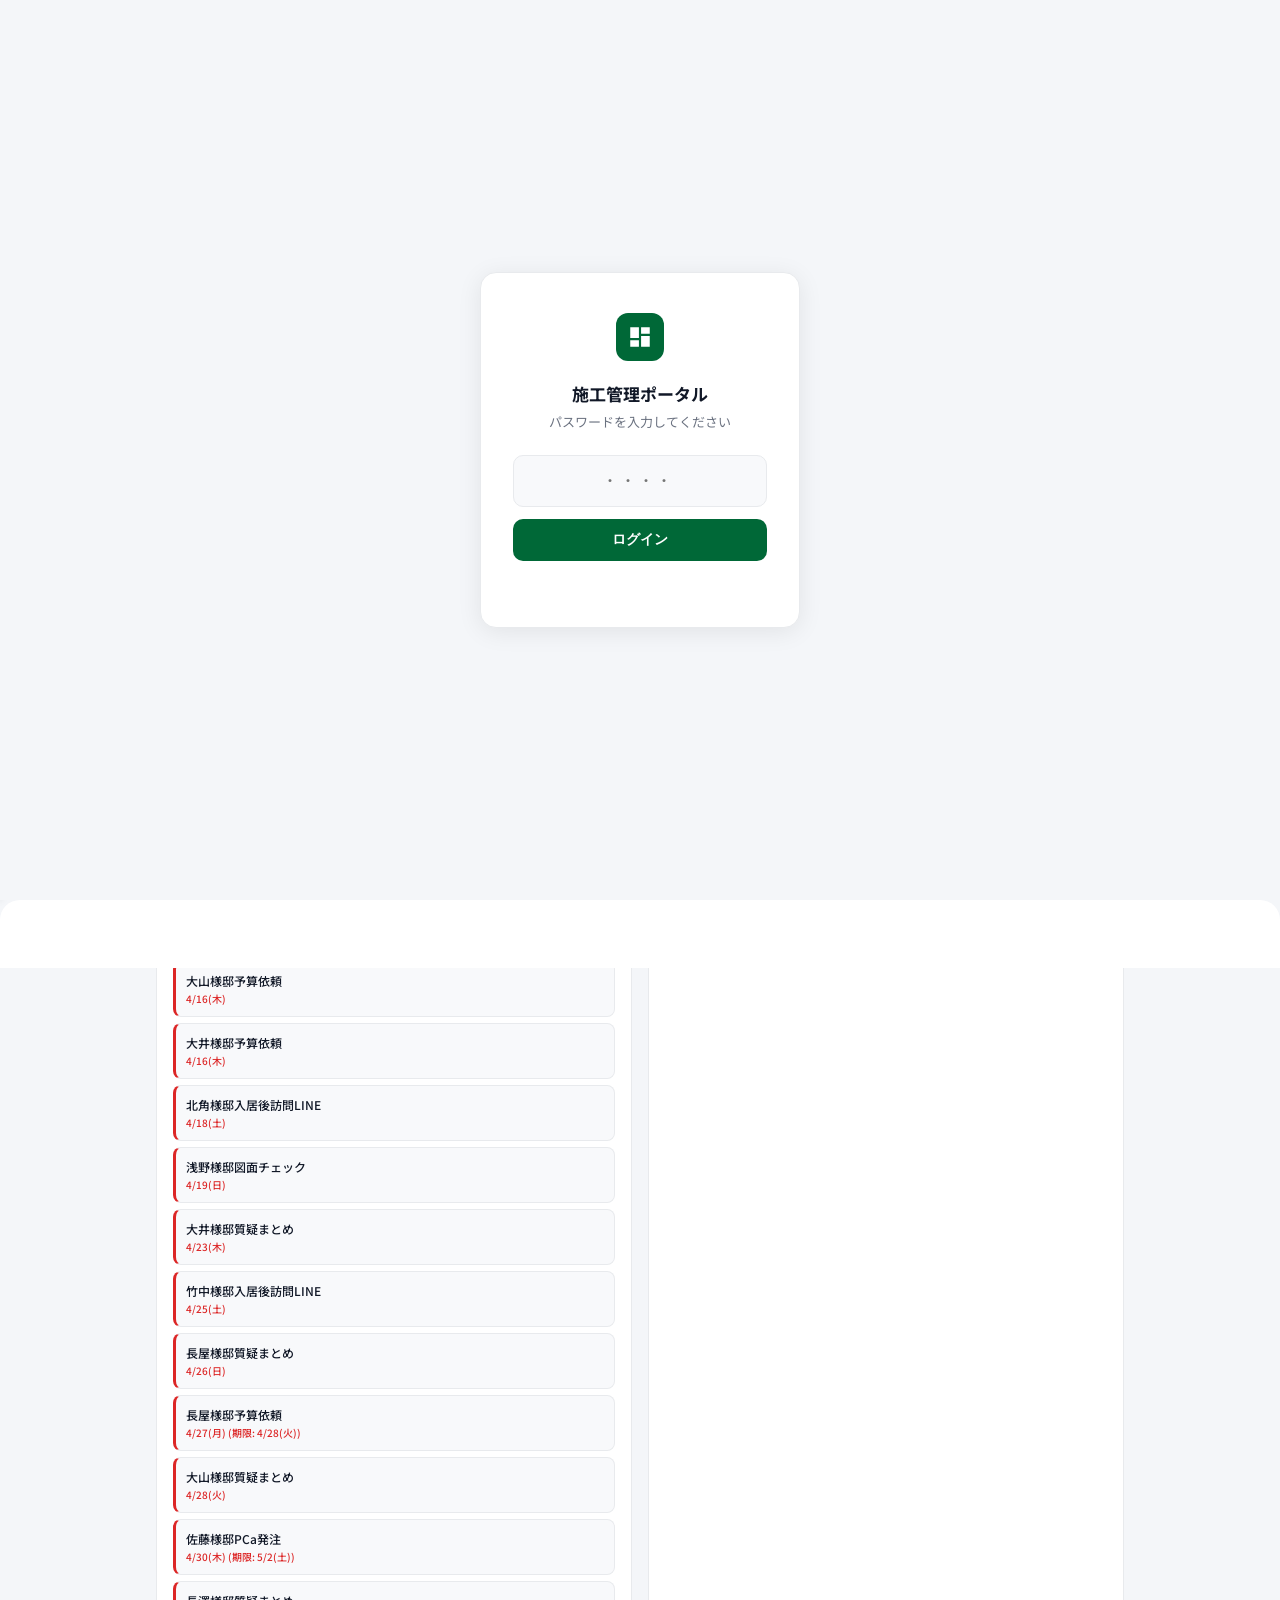
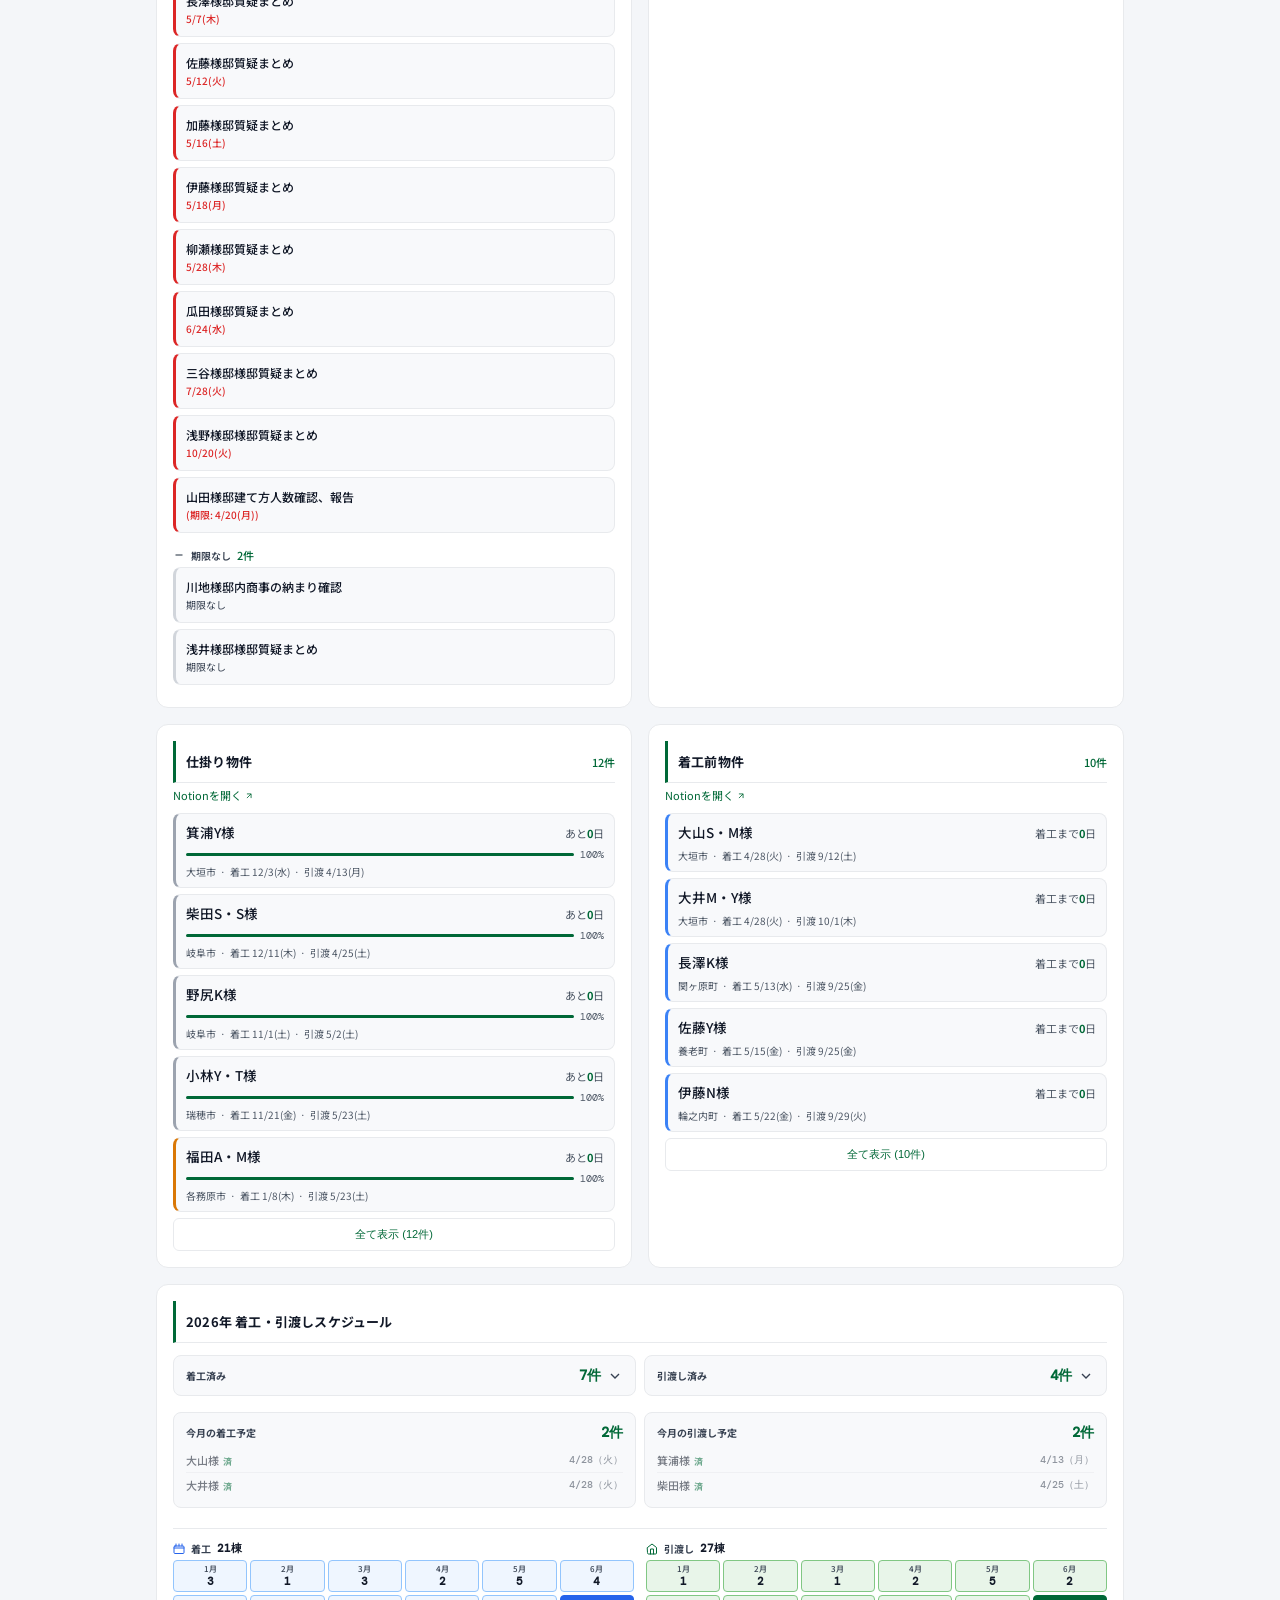
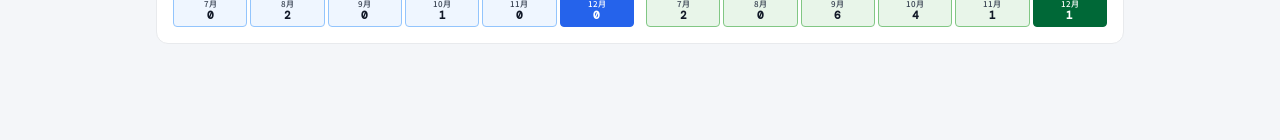
==== commit 3ba7d0a6: "Add files via upload" ====
--- a/dashboard.html
+++ b/dashboard.html
@@ -2292,13 +2292,13 @@
             <svg viewBox="0 0 24 24"><rect x="3" y="4" width="18" height="18" rx="2"/><line x1="3" y1="10" x2="21" y2="10"/><line x1="9" y1="2" x2="9" y2="6"/><line x1="15" y1="2" x2="15" y2="6"/></svg>
             <span class="bottom-nav-label">週間</span>
         </div>
+        <div class="bottom-nav-item" data-tab="tasks" onclick="switchTab('tasks')">
+            <svg viewBox="0 0 24 24"><path d="M9 11l3 3L22 4"/><path d="M21 12v7a2 2 0 01-2 2H5a2 2 0 01-2-2V5a2 2 0 012-2h11"/></svg>
+            <span class="bottom-nav-label">タスク</span>
+        </div>
         <div class="bottom-nav-item" data-tab="properties" onclick="switchTab('properties')">
             <svg viewBox="0 0 24 24"><path d="M3 9l9-7 9 7v11a2 2 0 01-2 2H5a2 2 0 01-2-2V9z"/><polyline points="9 22 9 12 15 12 15 22"/></svg>
             <span class="bottom-nav-label">物件</span>
-        </div>
-        <div class="bottom-nav-item" data-tab="tasks" onclick="switchTab('tasks')">
-            <svg viewBox="0 0 24 24"><path d="M9 11l3 3L22 4"/><path d="M21 12v7a2 2 0 01-2 2H5a2 2 0 01-2-2V5a2 2 0 012-2h11"/></svg>
-            <span class="bottom-nav-label">タスク</span>
         </div>
         <div class="bottom-nav-item" data-tab="tools" onclick="switchTab('tools')">
             <svg viewBox="0 0 24 24"><path d="M14.7 6.3a1 1 0 000 1.4l1.6 1.6a1 1 0 001.4 0l3.77-3.77a6 6 0 01-7.94 7.94l-6.91 6.91a2.12 2.12 0 01-3-3l6.91-6.91a6 6 0 017.94-7.94l-3.76 3.76z"/></svg>
@@ -2516,7 +2516,7 @@
              checks: {棟札: true, 改良: true, 外構: true, 先外: false, 鎮物: false}},
             {id: 10, name: '山田H様', location: '瑞穂市', shinchoku: '工事中',
              notionId: '2f86ad84622180dd98c1f4de9ae7019c',
-             dates: {着工: '2026/03/16', 建方: '2026/04/27', 引渡: '2026/07/25'},
+             dates: {着工: '2026/03/16', 建方: '2026/04/27', 引渡: '2026/09/26'},
              checks: {棟札: true, 改良: false, 外構: true, 先外: true, 鎮物: true}},
             {id: 11, name: '野田H様', location: '関市', shinchoku: '工事中',
              notionId: '2f86ad8462218055955afea896a7ec1c',
@@ -2577,7 +2577,11 @@
             {id: 109, name: '藤本S様用', location: '大垣市', shinchoku: '着工前',
              notionId: '31e6ad84622180e19007dc9c226a7ad1',
              dates: {着工: '2026/06/01', 建方: '2026/07/28', 引渡: '2027/04/03'},
-             checks: {棟札: false, 改良: true, 外構: true, 先外: true, 鎮物: false}}
+             checks: {棟札: false, 改良: true, 外構: true, 先外: true, 鎮物: false}},
+            {id: 110, name: '大井M・Y様', location: '大垣市', shinchoku: '着工前',
+             notionId: '2f86ad8462218060b9c6dc0a0c756d70',
+             dates: {着工: '2026/04/28', 建方: '2026/06/18', 引渡: '2026/10/01'},
+             checks: {棟札: false, 改良: true, 外構: false, 先外: false, 鎮物: false}}
         ];
 
         // 優先タスク（Notionビュー「全現場共通タスクのビュー」から取得）
@@ -2903,17 +2907,13 @@
             }
             // データ整合性チェック
             validateData();
-            // 一括更新時刻（バックアップデータの最新タイムスタンプを表示）
+            // 最終更新時刻（localStorage > バックアップタイムスタンプ）
             const globalSync = document.getElementById('globalSyncTime');
             if (globalSync) {
-                const timestamps = [
-                    typeof gcalUpdatedAt !== 'undefined' ? gcalUpdatedAt : null,
-                    typeof googleTasksUpdatedAt !== 'undefined' ? googleTasksUpdatedAt : null,
-                    typeof priorityTasksUpdatedAt !== 'undefined' ? priorityTasksUpdatedAt : null
-                ].filter(Boolean);
-                if (timestamps.length > 0) {
-                    const latest = timestamps.sort().pop();
-                    globalSync.textContent = `最終更新: ${latest}`;
+                var savedSync = '';
+                try { savedSync = localStorage.getItem('dashSyncTime') || ''; } catch(e) {}
+                if (savedSync) {
+                    globalSync.textContent = savedSync;
                 } else {
                     globalSync.textContent = '最終更新: —';
                 }
@@ -3283,17 +3283,32 @@
                     gcalUpdatedAt = data.timestamp || '';
                 }
 
-                // 今日・明日のスケジュールイベント更新
-                // GASがカレンダーエラーで空を返した場合、バックアップデータを保持する
-                if (Array.isArray(data.scheduleEvents)) {
-                    const gasHasEvents = data.scheduleEvents.some(function(d) {
+                // 週間スケジュールイベント更新
+                // GASが実際にイベントを含むデータを返した場合のみ採用
+                // カレンダーAPIエラーで空イベントが返った場合はバックアップを保持
+                if (Array.isArray(data.scheduleEvents) && data.scheduleEvents.length > 0) {
+                    var gasHasRealEvents = data.scheduleEvents.some(function(d) {
                         return d.events && d.events.length > 0;
                     });
-                    const backupHasEvents = scheduleEvents.some(function(d) {
-                        return d.events && d.events.length > 0;
-                    });
-                    if (gasHasEvents || !backupHasEvents) {
-                        scheduleEvents = data.scheduleEvents;
+                    if (gasHasRealEvents) {
+                        // GASに実イベントあり → 週間分をマージ
+                        // バックアップにしかない日はバックアップから補完
+                        var gasMap = {};
+                        data.scheduleEvents.forEach(function(d) { gasMap[d.dateStr] = d; });
+                        var merged = [];
+                        scheduleEvents.forEach(function(d) {
+                            if (gasMap[d.dateStr]) {
+                                merged.push(gasMap[d.dateStr]);
+                                delete gasMap[d.dateStr];
+                            } else {
+                                merged.push(d);
+                            }
+                        });
+                        // GASにあってバックアップにない日も追加
+                        Object.keys(gasMap).forEach(function(k) { merged.push(gasMap[k]); });
+                        // 日付順ソート
+                        merged.sort(function(a, b) { return a.dateStr < b.dateStr ? -1 : a.dateStr > b.dateStr ? 1 : 0; });
+                        scheduleEvents = merged;
                     }
                 }
 
@@ -3304,19 +3319,23 @@
                     googleTasksUpdatedAt = data.timestamp || '';
                 }
 
-                // UIを再レンダリング（iOS Safari縮小防止: body幅固定→描画→解除）
-                var body = document.body;
+                // UIを再レンダリング（iOS Safari縮小防止: 描画中は非表示）
                 var scrollY = window.scrollY;
-                body.style.minWidth = body.offsetWidth + 'px';
-                body.style.overflow = 'hidden';
+                var mainEl = document.getElementById('mainContent');
+                if (mainEl) {
+                    mainEl.style.visibility = 'hidden';
+                    mainEl.style.minHeight = mainEl.offsetHeight + 'px';
+                }
                 renderTasks();
                 renderScheduleSection();
                 renderMonthTable();
                 renderStatusCards();
                 renderGoogleTasks();
                 requestAnimationFrame(function() {
-                    body.style.minWidth = '';
-                    body.style.overflow = '';
+                    if (mainEl) {
+                        mainEl.style.visibility = '';
+                        mainEl.style.minHeight = '';
+                    }
                     window.scrollTo(0, scrollY);
                 });
 
@@ -3326,14 +3345,21 @@
                 const _weekTab = document.getElementById('tab-week');
                 if (_weekTab) _weekTab.dataset.rendered = '';
 
-                // 最終更新時刻を更新
+                // 最終更新時刻を更新・保存
+                var syncText = '最終更新: ' + (data.timestamp || '');
+                if (data.calError) syncText += ' [CalErr: ' + data.calError + ']';
                 const globalSync = document.getElementById('globalSyncTime');
                 if (globalSync && data.timestamp) {
-                    globalSync.textContent = `最終更新: ${data.timestamp}`;
+                    globalSync.textContent = syncText;
                 }
+                try { localStorage.setItem('dashSyncTime', syncText); } catch(e) {}
 
             } catch(err) {
                 console.warn('GAS API取得失敗（バックアップデータを使用）:', err.message);
+                var globalSyncErr = document.getElementById('globalSyncTime');
+                if (globalSyncErr) globalSyncErr.textContent = 'GASエラー: ' + err.message;
+                // エラー時もバックアップデータで再描画（初回表示が消えないように）
+                renderScheduleSection();
             }
         }
 
@@ -4342,6 +4368,10 @@
 
         init();
         setupDragAndDrop();
+        // ページ読み込み時に必ずトップへスクロール
+        window.scrollTo(0, 0);
+        // iOS Safari: 遅延してもう一度スクロール（レンダリング後にずれる対策）
+        setTimeout(function() { window.scrollTo(0, 0); }, 100);
 
         // ツール画面から戻った時のレイアウト崩れ防止（iOS Safari BFCache対策）
         window.addEventListener('pageshow', function(e) {
